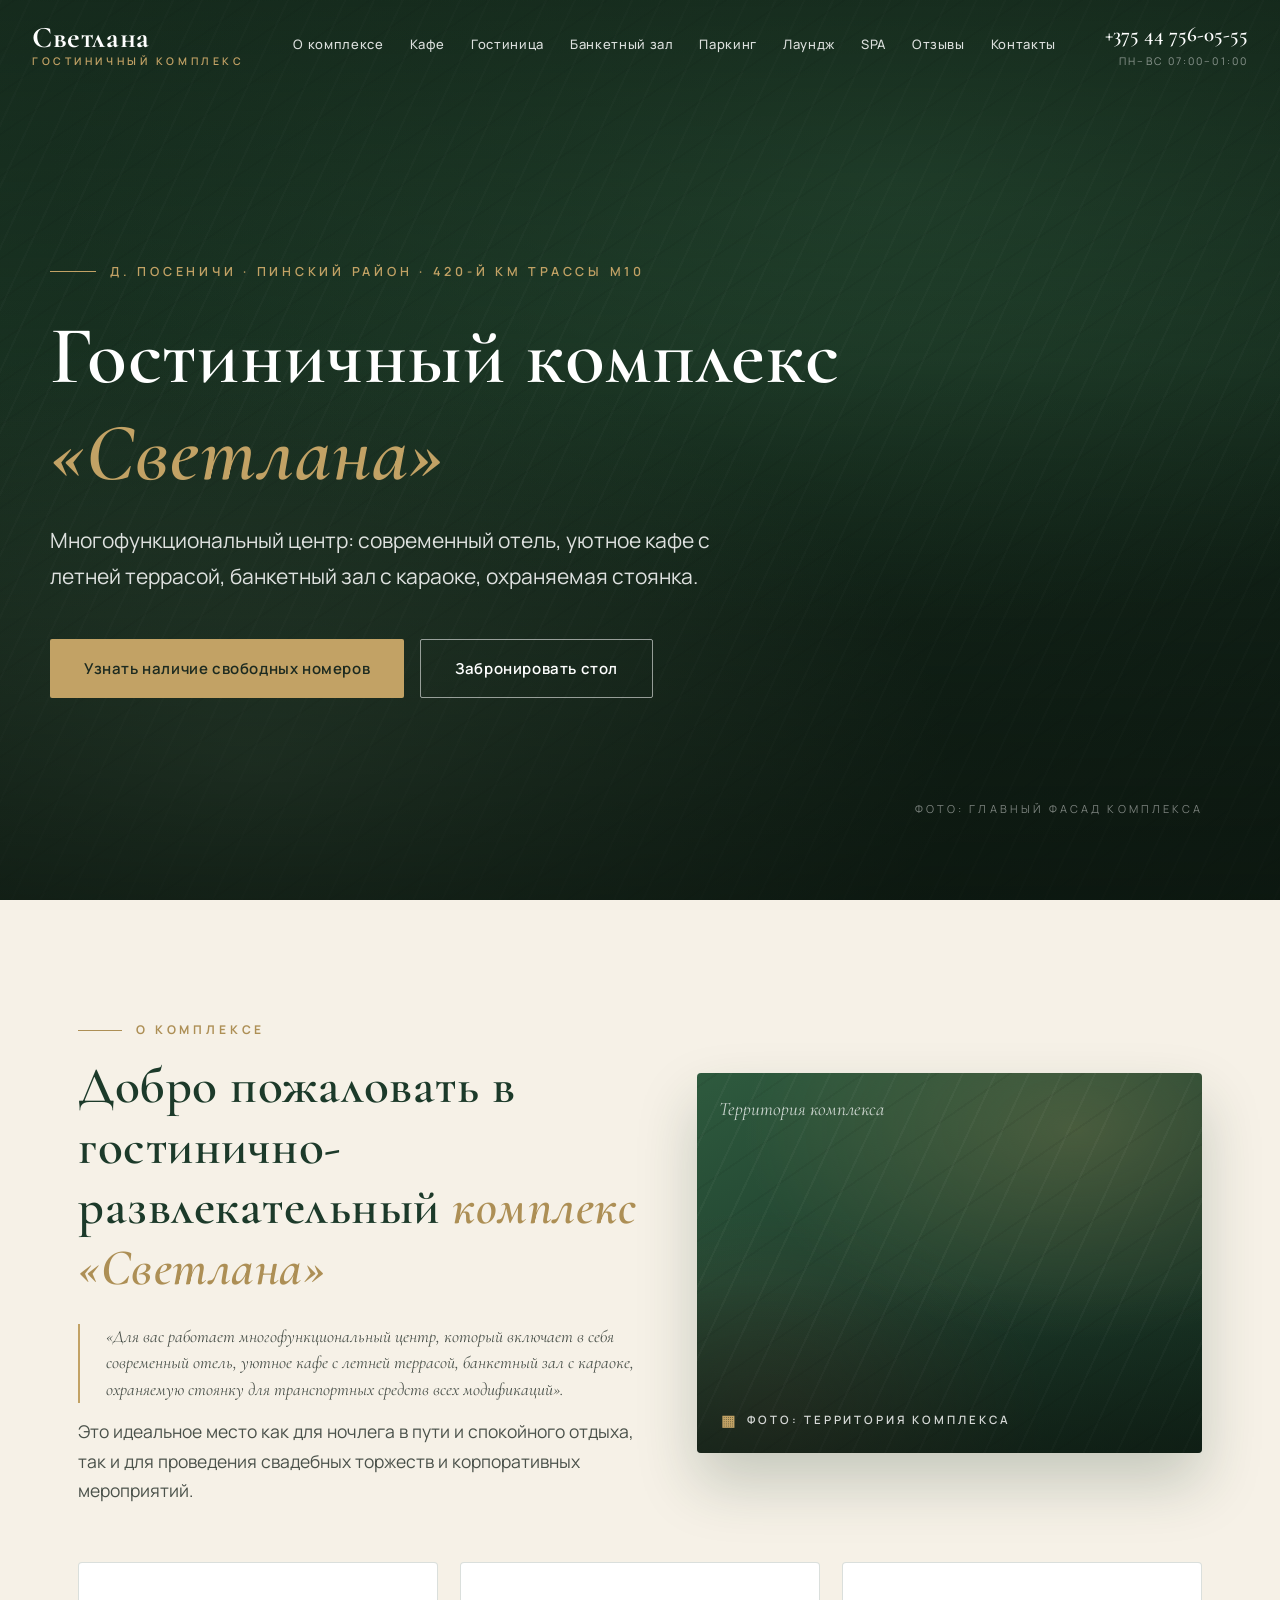
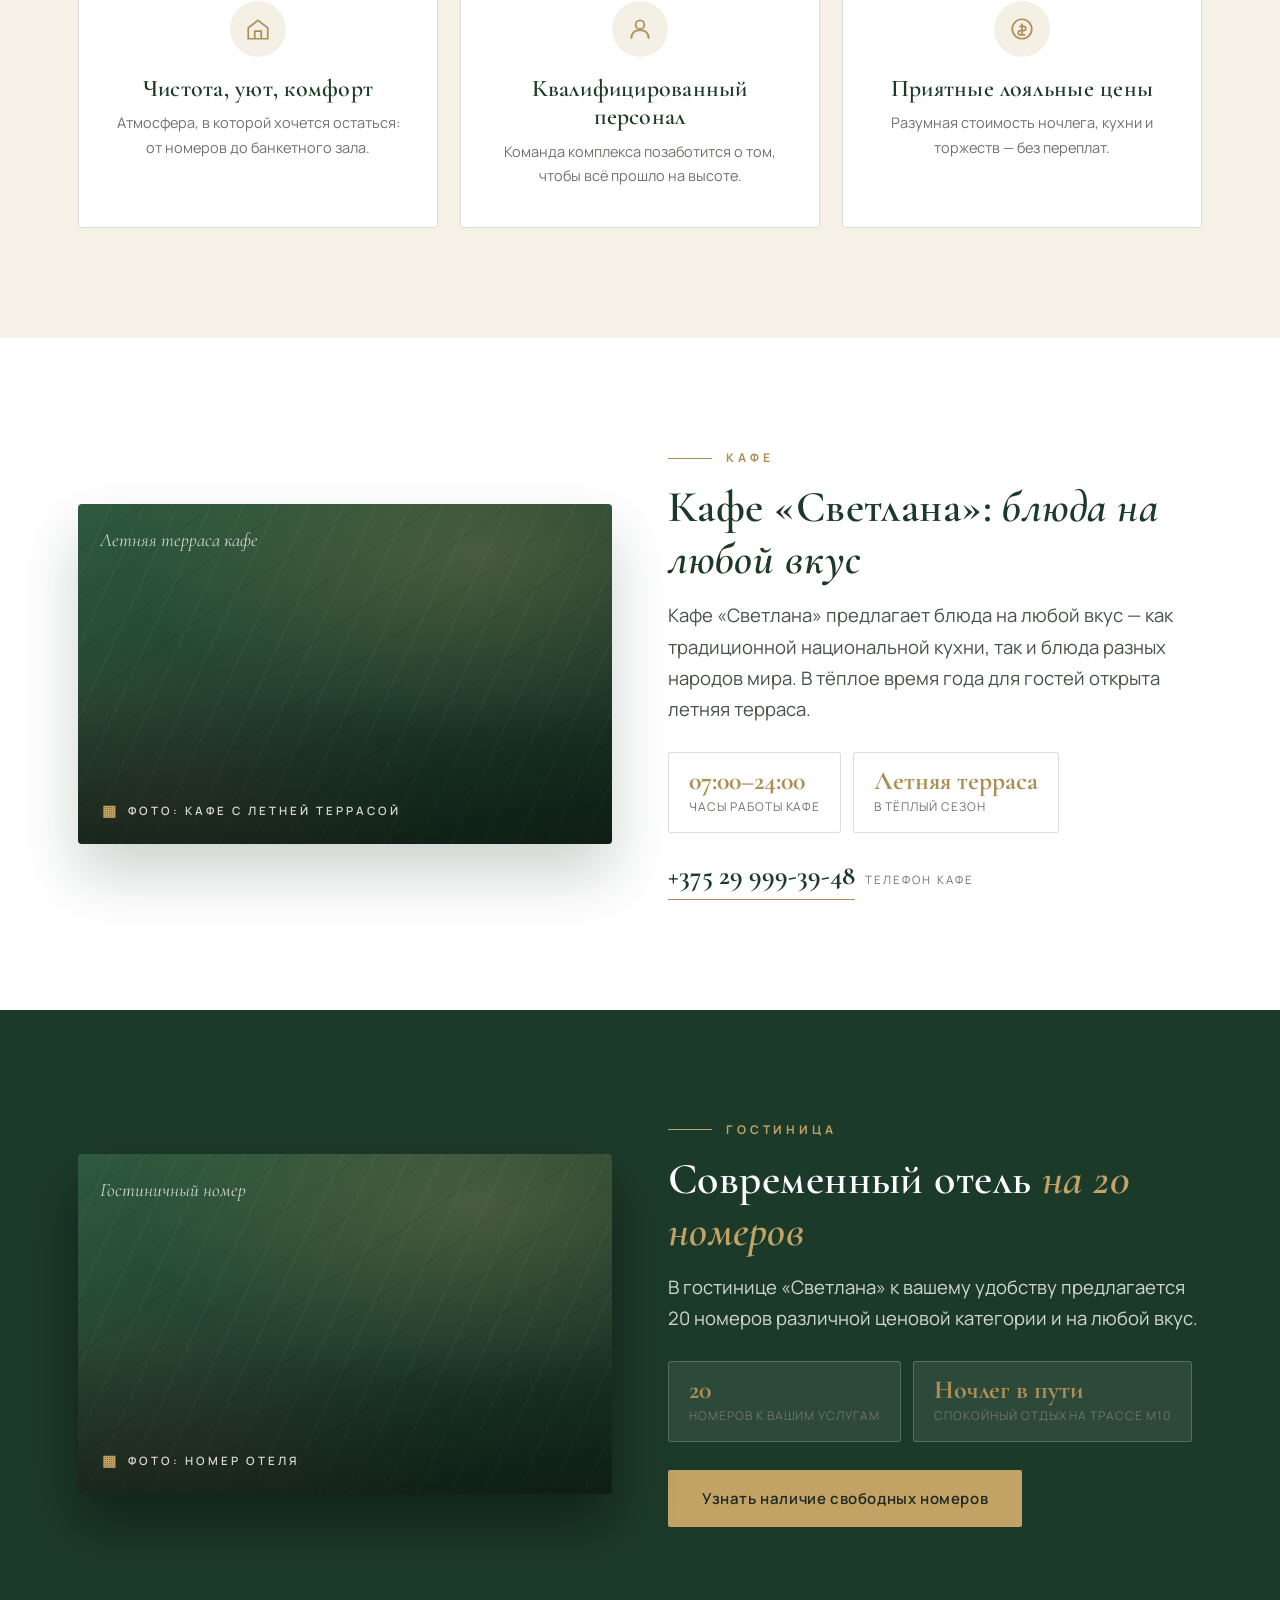
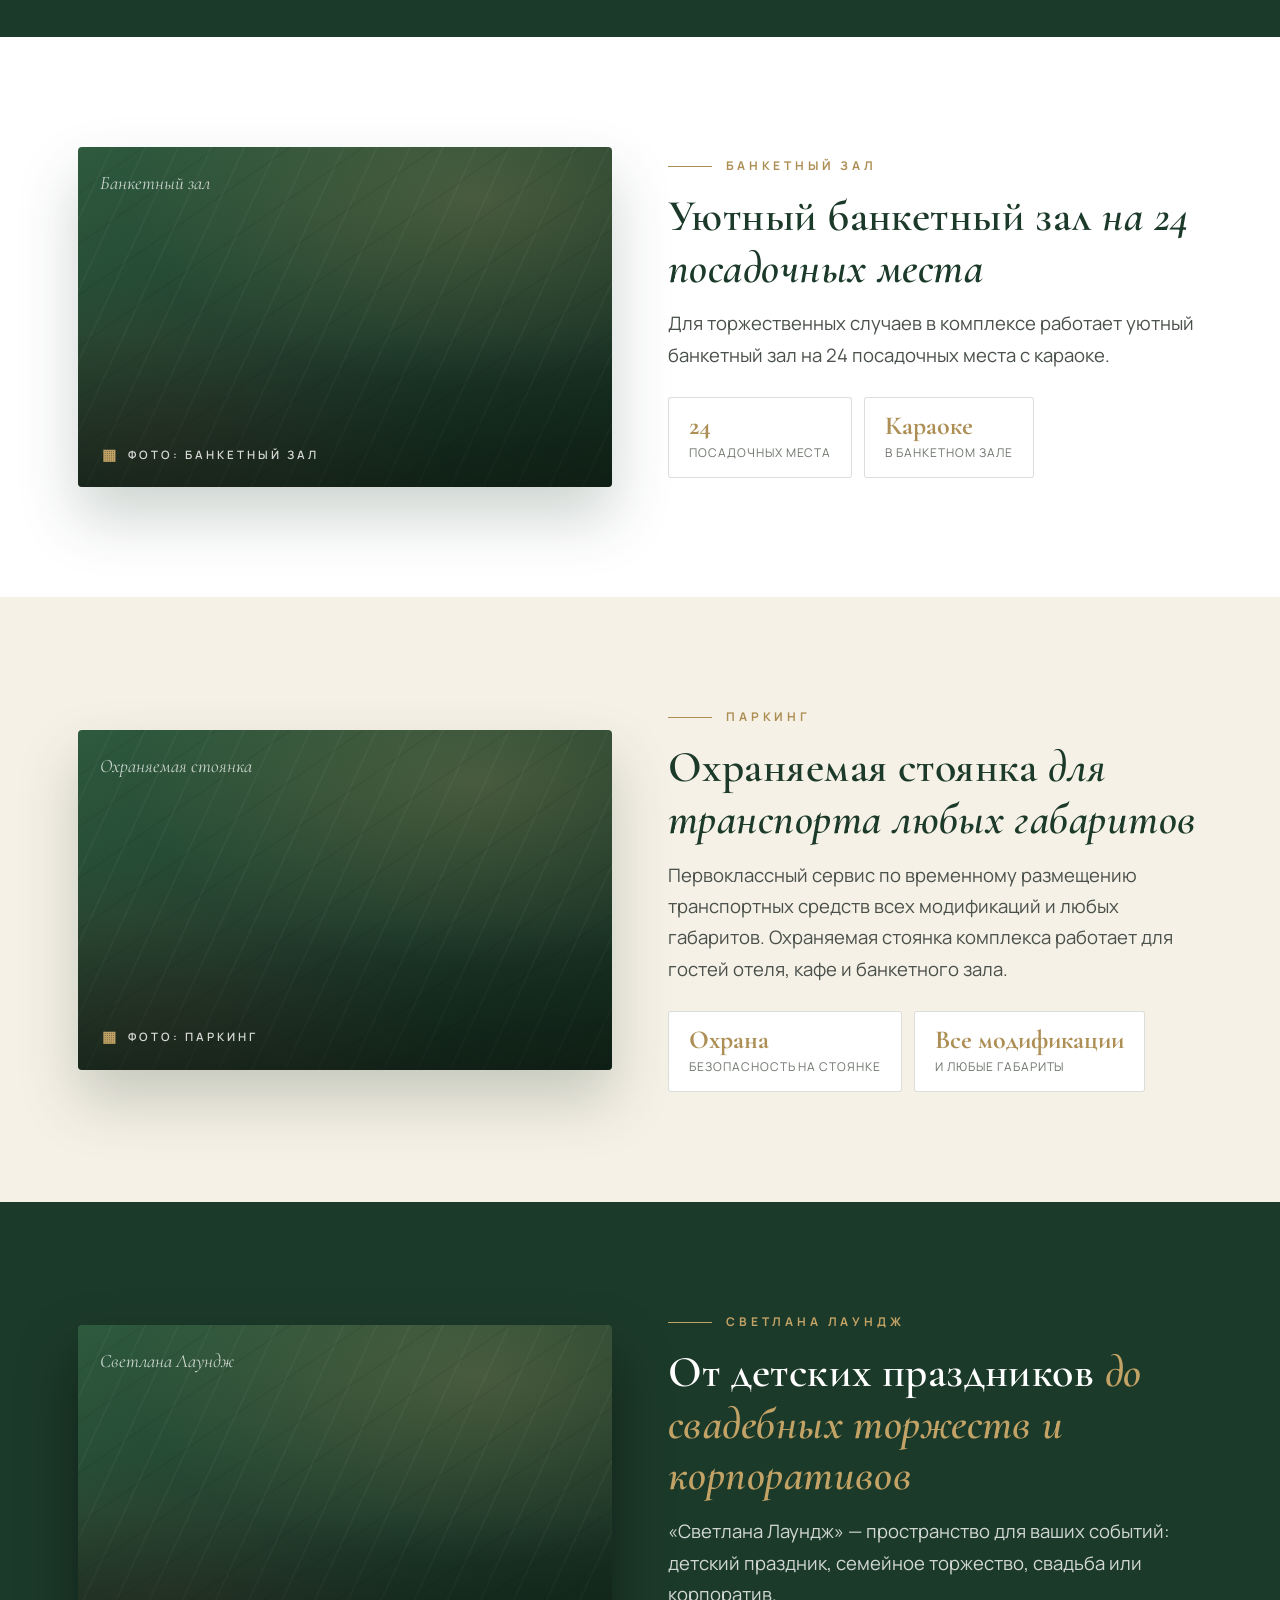
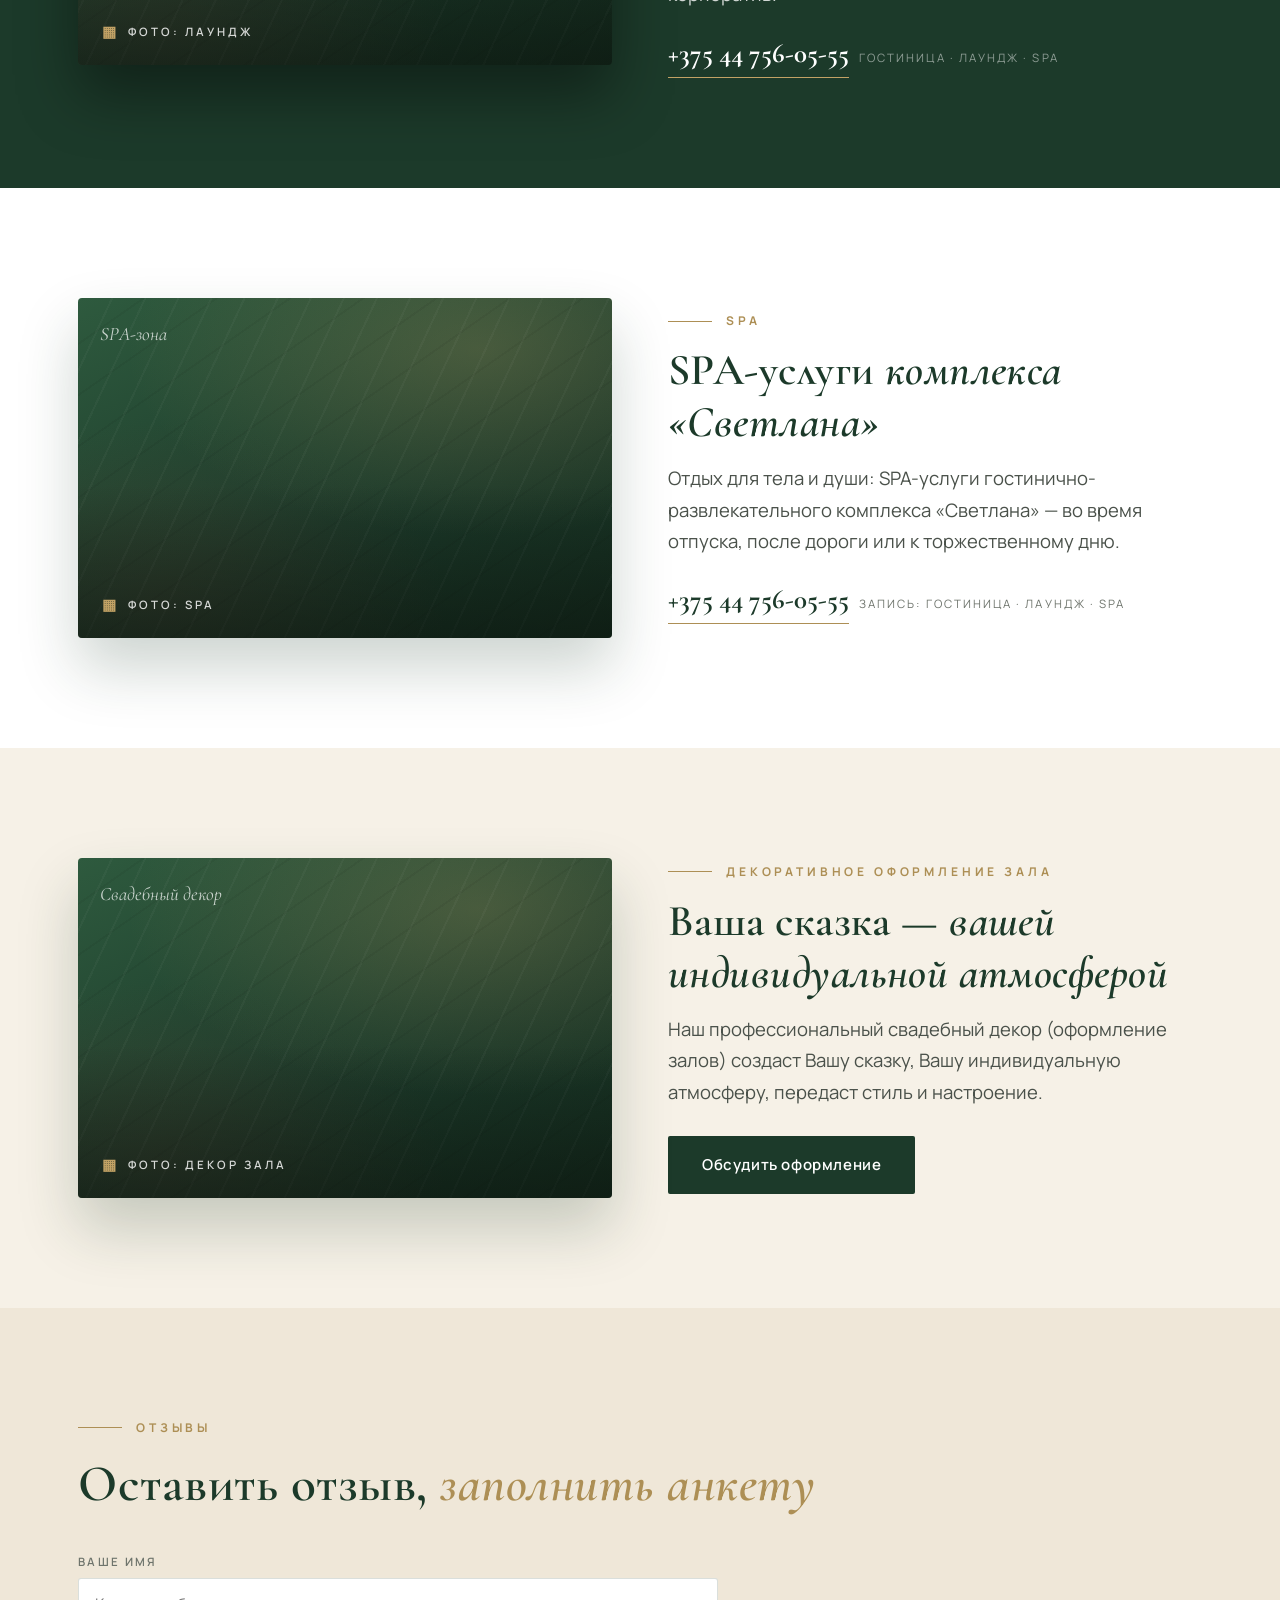
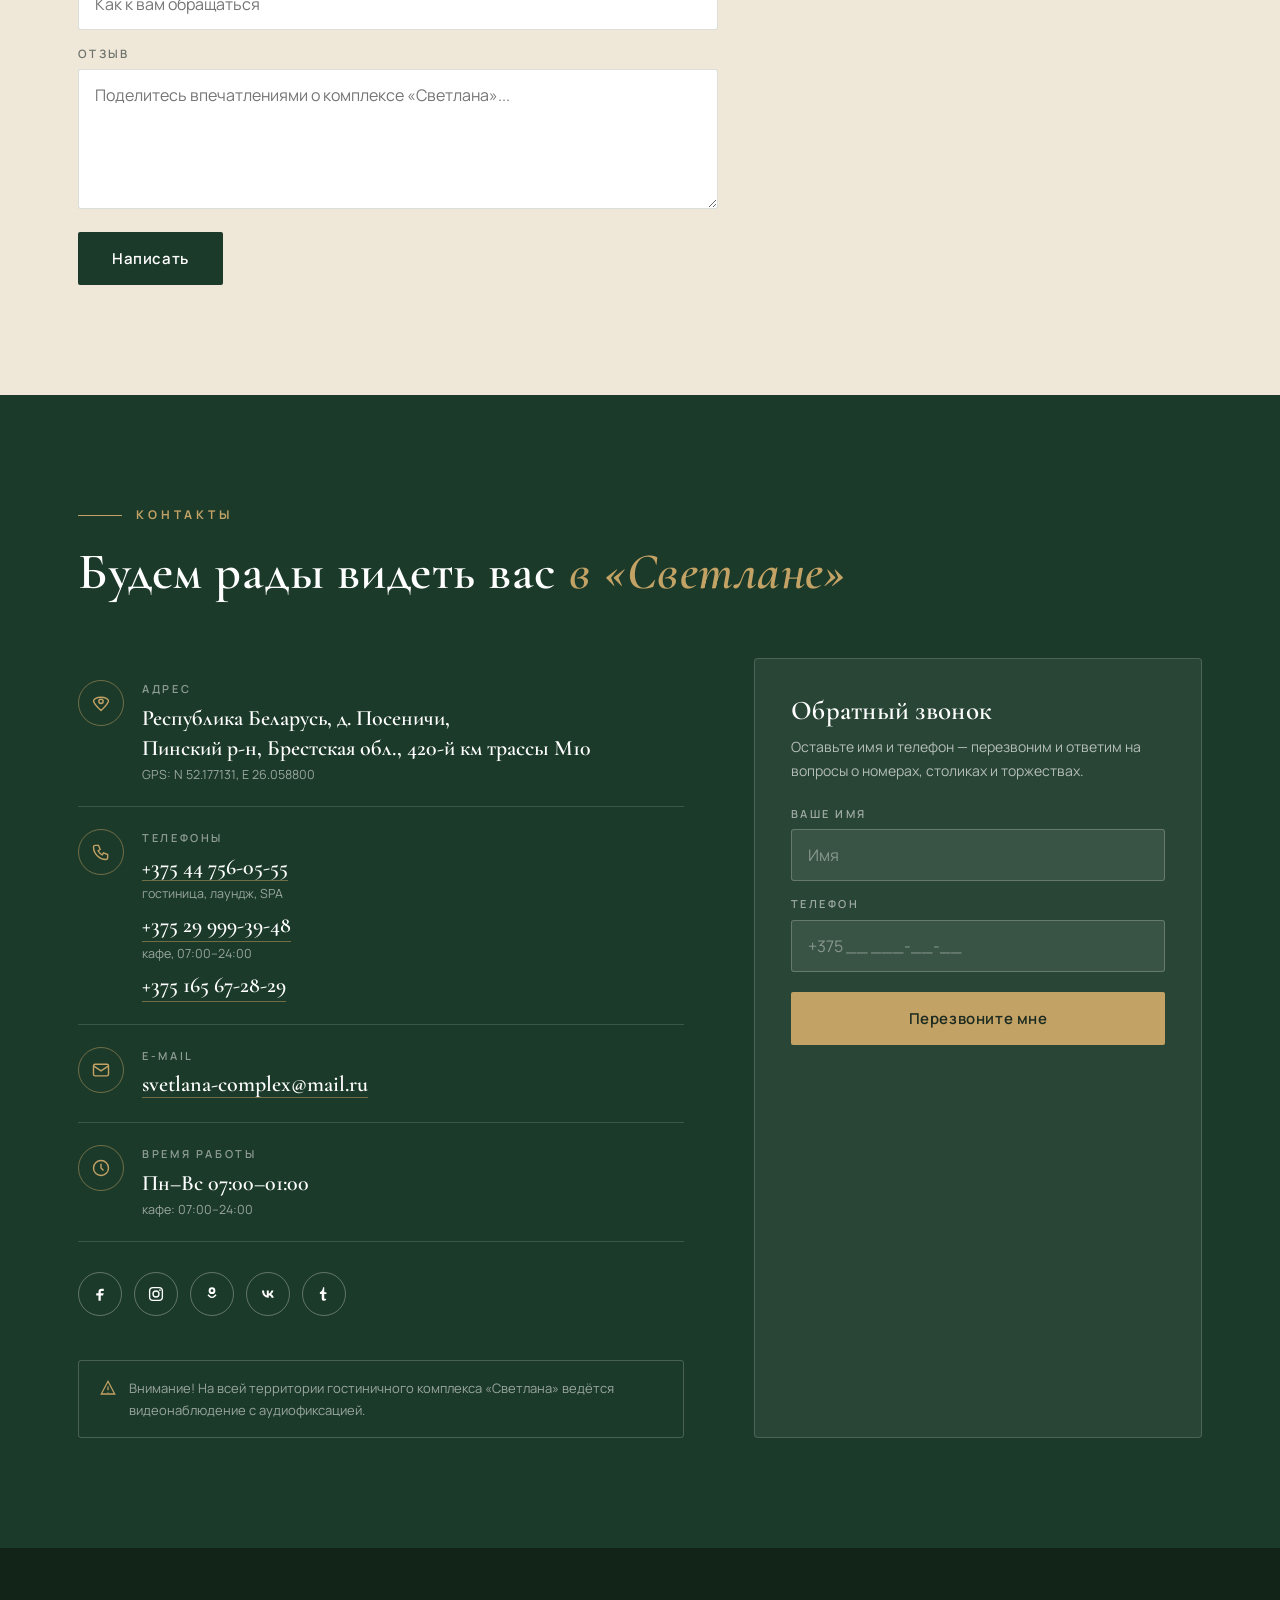
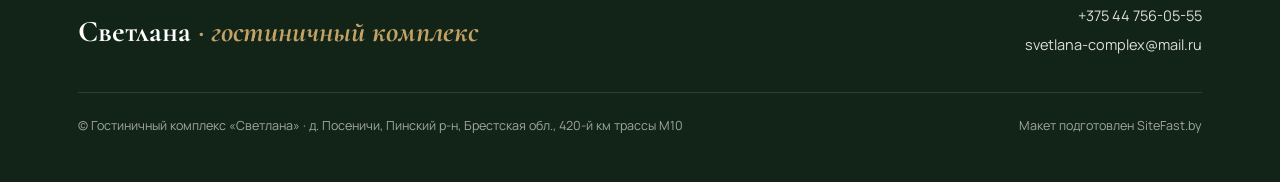
==== index.html @ d3521f1b "Светлана: гостиничный комплекс, Посеничи" ====
<!DOCTYPE html>
<html lang="ru">
<head>
<meta charset="UTF-8">
<meta name="viewport" content="width=device-width, initial-scale=1.0">
<title>Гостиничный комплекс «Светлана» — отель, кафе, банкетный зал | д. Посеничи, Пинский район</title>
<meta name="description" content="Гостинично-развлекательный комплекс «Светлана»: современный отель на 20 номеров, уютное кафе с летней террасой, банкетный зал с караоке, охраняемая стоянка. д. Посеничи, 420-й км трассы М10. Тел +375 44 756-05-55.">
<link rel="preconnect" href="https://fonts.googleapis.com">
<link rel="preconnect" href="https://fonts.gstatic.com" crossorigin>
<link href="https://fonts.googleapis.com/css2?family=Cormorant+Garamond:ital,wght@0,400;0,500;0,600;0,700;1,400&family=Manrope:wght@400;500;600;700&display=swap" rel="stylesheet">
<style>
:root{
  --grn:#1C3A2A;        /* глубокий тёмно-зелёный */
  --grn2:#274B36;       /* изумруд */
  --cream:#F6F1E7;      /* тёплый кремовый фон */
  --cream2:#EFE7D8;
  --wood:#4A3A2C;       /* тёмное дерево */
  --gold:#C2A265;       /* приглушённое золото */
  --gold2:#AD8F55;
  --ink:#2A2E2A;        /* основной текст */
  --mut:#6E746C;
  --line:rgba(28,58,42,.16);
  --serif:'Cormorant Garamond',Georgia,serif;
  --sans:'Manrope',Arial,sans-serif;
}
*{margin:0;padding:0;box-sizing:border-box}
html{scroll-behavior:smooth}
body{font-family:var(--sans);background:var(--cream);color:var(--ink);font-size:17px;line-height:1.7;-webkit-font-smoothing:antialiased;overflow-x:hidden}
h1,h2,h3{font-family:var(--serif);font-weight:600;line-height:1.18;letter-spacing:.01em}
a{color:inherit;text-decoration:none}
img{max-width:100%;display:block}
::selection{background:var(--gold);color:#fff}
.wrap{max-width:1180px;margin:0 auto;padding:0 28px}
/* шапка */
header{position:fixed;top:0;left:0;right:0;z-index:900;transition:background .4s,box-shadow .4s}
header.scrolled{background:rgba(28,58,42,.96);backdrop-filter:blur(10px);box-shadow:0 6px 30px rgba(0,0,0,.25)}
.hrow{display:flex;align-items:center;justify-content:space-between;gap:18px;padding:0 32px;max-width:1340px;margin:0 auto;min-height:88px;transition:min-height .35s}
header.scrolled .hrow{min-height:68px}
.logo{display:flex;flex-direction:column;line-height:1.15}
.logo .lg-n{font-family:var(--serif);font-weight:700;font-size:30px;color:#fff;letter-spacing:.02em;transition:font-size .3s}
header.scrolled .logo .lg-n{font-size:24px}
.logo .lg-s{font-size:10.5px;letter-spacing:.34em;text-transform:uppercase;color:var(--gold);font-weight:600}
nav.main{display:flex;gap:4px;flex-wrap:wrap;justify-content:center}
nav.main a{font-size:13px;font-weight:500;letter-spacing:.05em;color:rgba(255,255,255,.85);padding:8px 11px;border-radius:6px;transition:color .3s,background .3s}
nav.main a:hover{color:var(--gold)}
.h-tel{display:flex;flex-direction:column;align-items:flex-end;flex:none}
.h-tel a{font-family:var(--serif);font-weight:600;font-size:21px;color:#fff;white-space:nowrap;transition:color .3s}
.h-tel a:hover{color:var(--gold)}
.h-tel span{font-size:10.5px;letter-spacing:.2em;text-transform:uppercase;color:rgba(255,255,255,.5)}
.burger{display:none;background:none;border:1px solid rgba(255,255,255,.35);border-radius:8px;padding:10px 11px;cursor:pointer;flex:none}
.burger span{display:block;width:21px;height:2px;background:#fff;margin:4px 0}
/* hero */
.hero{position:relative;min-height:100svh;display:flex;align-items:center;color:#fff;overflow:hidden}
.hero-bg{position:absolute;inset:0;background:
  radial-gradient(120% 90% at 70% 20%, #2B5439 0%, transparent 55%),
  radial-gradient(90% 80% at 20% 85%, #3A5540 0%, transparent 60%),
  linear-gradient(160deg, #22452F 0%, #172E1F 55%, #101F16 100%);
  will-change:transform}
.hero-bg::after{content:'';position:absolute;inset:0;
  background:
   repeating-linear-gradient(115deg, rgba(255,255,255,.028) 0 2px, transparent 2px 26px),
   repeating-linear-gradient(-35deg, rgba(0,0,0,.05) 0 2px, transparent 2px 34px)}
.hero-mask{position:absolute;inset:0;background:linear-gradient(180deg, rgba(12,22,15,.55) 0%, rgba(12,22,15,.25) 40%, rgba(12,22,15,.78) 100%)}
.hero-in{position:relative;z-index:2;padding:170px 0 120px;width:100%}
.hero .ph-tag{position:absolute;right:6%;bottom:9%;z-index:2;font-size:11px;letter-spacing:.28em;text-transform:uppercase;color:rgba(255,255,255,.45)}
.h-kick{display:inline-flex;align-items:center;gap:14px;font-size:12.5px;letter-spacing:.3em;text-transform:uppercase;color:var(--gold);font-weight:600;margin-bottom:26px}
.h-kick::before{content:'';width:46px;height:1px;background:var(--gold)}
.hero h1{font-size:clamp(38px,6.4vw,84px);font-weight:600;max-width:900px}
.hero h1 em{font-style:italic;color:var(--gold)}
.h-sub{font-size:clamp(16px,1.8vw,21px);color:rgba(255,255,255,.86);max-width:720px;margin-top:22px;font-weight:400}
.h-cta{display:flex;gap:16px;margin-top:44px;flex-wrap:wrap}
.btn{display:inline-flex;align-items:center;justify-content:center;gap:10px;font-family:var(--sans);font-weight:600;font-size:15px;letter-spacing:.04em;padding:16px 34px;border-radius:2px;transition:all .35s ease-out;cursor:pointer;border:none}
.btn-gold{background:var(--gold);color:#1C2A20}
.btn-gold:hover{background:#D4B878;transform:translateY(-2px);box-shadow:0 12px 28px rgba(0,0,0,.3)}
.btn-out{background:transparent;color:#fff;border:1px solid rgba(255,255,255,.55)}
.btn-out:hover{border-color:var(--gold);color:var(--gold)}
.btn-grn{background:var(--grn);color:#fff}
.btn-grn:hover{background:var(--grn2);transform:translateY(-2px)}
/* секции */
section.sec{padding:110px 0}
.kick{font-size:12px;letter-spacing:.32em;text-transform:uppercase;color:var(--gold2);font-weight:700;margin-bottom:16px;display:flex;align-items:center;gap:14px}
.kick::before{content:'';width:44px;height:1px;background:var(--gold2)}
h2.sec-t{font-size:clamp(30px,4vw,52px);color:var(--grn)}
h2.sec-t em{font-style:italic;color:var(--gold2)}
.lead{font-size:18.5px;color:#4A514A;max-width:780px;margin-top:18px;font-weight:400}
/* reveal */
.rv{opacity:0;transform:translateY(34px);transition:opacity .6s ease-out,transform .6s ease-out}
.rv.in{opacity:1;transform:none}
.rv.d1{transition-delay:.1s}.rv.d2{transition-delay:.2s}.rv.d3{transition-delay:.3s}
/* о комплексе */
.about-grid{display:grid;grid-template-columns:1.05fr .95fr;gap:60px;align-items:center;margin-top:10px}
.about-txt p{font-size:17.5px;color:#4A514A}
.about-txt p+p{margin-top:14px}
.about-quote{font-family:var(--serif);font-size:24px;line-height:1.5;color:var(--grn);font-style:italic;border-left:2px solid var(--gold);padding-left:26px;margin:26px 0 4px}
.cards3{display:grid;grid-template-columns:repeat(3,1fr);gap:22px;margin-top:56px}
.pcard{background:#fff;border:1px solid var(--line);border-radius:4px;padding:38px 30px;text-align:center;transition:transform .4s ease-out,box-shadow .4s ease-out,border-color .3s}
.pcard:hover{transform:translateY(-6px);box-shadow:0 24px 50px rgba(28,58,42,.14);border-color:rgba(194,162,101,.55)}
.pcard .ic{width:56px;height:56px;margin:0 auto 18px;border-radius:50%;background:rgba(194,162,101,.16);display:flex;align-items:center;justify-content:center;color:var(--gold2)}
.pcard h3{font-size:24px;color:var(--grn);margin-bottom:8px}
.pcard p{font-size:14.5px;color:var(--mut)}
/* плейсхолдеры фото */
.ph{position:relative;border-radius:4px;overflow:hidden;display:flex;align-items:flex-end;min-height:300px;
  background:
   radial-gradient(120% 100% at 75% 15%, rgba(194,162,101,.24) 0%, transparent 55%),
   radial-gradient(90% 90% at 15% 90%, rgba(74,58,44,.38) 0%, transparent 60%),
   linear-gradient(155deg, #2E5A3E 0%, #1C3A2A 60%, #142A1D 100%);
  box-shadow:0 30px 60px rgba(28,58,42,.22)}
.ph::before{content:'';position:absolute;inset:0;
  background:
   repeating-linear-gradient(115deg, rgba(255,255,255,.03) 0 2px, transparent 2px 30px),
   repeating-linear-gradient(-35deg, rgba(0,0,0,.05) 0 2px, transparent 2px 42px)}
.ph::after{content:'';position:absolute;left:0;right:0;bottom:0;height:45%;background:linear-gradient(180deg,transparent,rgba(10,18,12,.5))}
.ph .ph-tag{position:relative;z-index:2;display:flex;align-items:center;gap:12px;padding:20px 24px;width:100%;color:rgba(255,255,255,.82);font-size:11.5px;letter-spacing:.26em;text-transform:uppercase;font-weight:600}
.ph .ph-tag::before{content:'▦';font-size:15px;color:var(--gold);letter-spacing:0}
.ph .ph-cap{position:absolute;top:20px;left:22px;z-index:2;font-family:var(--serif);font-style:italic;font-size:19px;color:rgba(255,255,255,.75)}
/* секция-сплит */
.split{display:grid;grid-template-columns:1fr 1fr;gap:56px;align-items:center}
.split.rev .s-txt{order:2}
.s-txt .kick{margin-bottom:14px}
.s-txt h2{font-size:clamp(28px,3.6vw,44px);color:var(--grn)}
.s-txt .lead{margin-top:14px}
.s-facts{display:flex;flex-wrap:wrap;gap:12px;margin-top:26px}
.fact{display:flex;flex-direction:column;gap:2px;border:1px solid var(--line);background:#fff;border-radius:3px;padding:14px 20px;min-width:150px}
.fact b{font-family:var(--serif);font-size:26px;font-weight:700;color:var(--gold2);line-height:1.1}
.fact span{font-size:12px;letter-spacing:.08em;text-transform:uppercase;color:var(--mut)}
.s-cta{margin-top:28px}
.s-tel{display:inline-flex;align-items:baseline;gap:10px;margin-top:20px}
.s-tel .tl{font-family:var(--serif);font-weight:700;font-size:27px;color:var(--grn);border-bottom:1px solid var(--gold2);transition:color .3s}
.s-tel .tl:hover{color:var(--gold2)}
.s-tel .tc{font-size:11.5px;letter-spacing:.18em;text-transform:uppercase;color:var(--mut)}
/* тёмные секции */
section.dark{background:var(--grn);color:#fff}
section.dark .kick{color:var(--gold)}
section.dark .kick::before{background:var(--gold)}
section.dark h2.sec-t{color:#fff}
section.dark h2.sec-t em{color:var(--gold)}
section.dark .lead{color:rgba(255,255,255,.8)}
.dark .ph{box-shadow:0 30px 60px rgba(0,0,0,.4)}
/* отзывы */
.rev-form{max-width:640px;margin-top:38px;display:grid;gap:14px}
.rev-form label{font-size:11.5px;letter-spacing:.2em;text-transform:uppercase;color:var(--mut);font-weight:600;display:block;margin-bottom:6px}
.rev-form input,.rev-form textarea{width:100%;background:#fff;border:1px solid var(--line);border-radius:3px;padding:14px 16px;font-family:var(--sans);font-size:16px;color:var(--ink);transition:border-color .3s}
.rev-form input:focus,.rev-form textarea:focus{outline:none;border-color:var(--gold2)}
.okmsg{display:none;background:rgba(39,75,54,.1);border:1px solid rgba(39,75,54,.35);color:var(--grn);border-radius:3px;padding:15px 18px;font-size:15.5px;font-weight:600}
.err{border-color:#B0503C!important}
/* контакты */
.contacts-grid{display:grid;grid-template-columns:1.15fr .85fr;gap:70px;margin-top:56px}
.c-item{display:flex;gap:18px;padding:22px 0;border-bottom:1px solid rgba(255,255,255,.14)}
.c-item .ci{flex:none;width:46px;height:46px;border-radius:50%;border:1px solid rgba(194,162,101,.5);display:flex;align-items:center;justify-content:center;color:var(--gold)}
.c-item .cl{font-size:11px;letter-spacing:.24em;text-transform:uppercase;color:rgba(255,255,255,.5);font-weight:600;margin-bottom:5px}
.c-item .cv{font-family:var(--serif);font-size:22px;font-weight:600;color:#fff;line-height:1.35}
.c-item .cv a{border-bottom:1px solid rgba(194,162,101,.5);transition:color .3s}
.c-item .cv a:hover{color:var(--gold)}
.c-item .cv small{display:block;font-family:var(--sans);font-size:12.5px;font-weight:400;color:rgba(255,255,255,.55);margin-top:4px}
.socials{display:flex;gap:12px;margin-top:30px}
.socials a{width:44px;height:44px;border-radius:50%;border:1px solid rgba(255,255,255,.3);display:flex;align-items:center;justify-content:center;color:#fff;transition:all .3s ease-out}
.socials a:hover{border-color:var(--gold);color:var(--gold);transform:translateY(-3px)}
.disclaimer{margin-top:44px;padding:16px 20px;border:1px solid rgba(255,255,255,.2);border-radius:3px;font-size:13px;color:rgba(255,255,255,.55);display:flex;gap:12px;align-items:flex-start}
.disclaimer svg{flex:none;margin-top:2px;color:var(--gold)}
.callform{background:rgba(255,255,255,.06);border:1px solid rgba(255,255,255,.16);border-radius:4px;padding:36px}
.callform h3{font-size:27px;color:#fff;margin-bottom:8px}
.callform p{font-size:14px;color:rgba(255,255,255,.65);margin-bottom:22px}
.callform label{font-size:11px;letter-spacing:.22em;text-transform:uppercase;color:rgba(255,255,255,.55);font-weight:600;display:block;margin-bottom:6px}
.callform input{width:100%;background:rgba(255,255,255,.08);border:1px solid rgba(255,255,255,.22);border-radius:3px;padding:14px 16px;font-family:var(--sans);font-size:16px;color:#fff;transition:border-color .3s}
.callform input::placeholder{color:rgba(255,255,255,.4)}
.callform input:focus{outline:none;border-color:var(--gold)}
.callform .okmsg{background:rgba(194,162,101,.18);border-color:rgba(194,162,101,.5);color:var(--gold)}
/* футер */
footer{background:#122318;color:rgba(255,255,255,.6);padding:56px 0 46px;font-size:14.5px}
.ft{display:flex;justify-content:space-between;gap:30px;flex-wrap:wrap;align-items:center}
.ft .ft-logo{font-family:var(--serif);font-weight:700;font-size:30px;color:#fff}
.ft .ft-logo i{font-style:italic;color:var(--gold)}
.ft-r{text-align:right;display:flex;flex-direction:column;gap:4px}
.ft-r a{color:rgba(255,255,255,.85);transition:color .3s}
.ft-r a:hover{color:var(--gold)}
.wm-line{border-top:1px solid rgba(255,255,255,.12);margin-top:34px;padding-top:22px;display:flex;justify-content:space-between;gap:12px;flex-wrap:wrap;font-size:12.5px}
/* моб. меню */
.mnav{position:fixed;inset:0;z-index:950;background:rgba(28,58,42,.98);display:none;flex-direction:column;align-items:center;justify-content:center;gap:6px}
.mnav.on{display:flex}
.mnav a{font-family:var(--serif);font-size:28px;color:#fff;padding:7px 0}
.mnav .m-tel{font-family:var(--sans);font-size:16px;color:var(--gold);letter-spacing:.1em;margin-top:18px}
.mnav .m-x{position:absolute;top:24px;right:26px;background:none;border:none;color:#fff;font-size:34px;cursor:pointer}
@media(max-width:1120px){nav.main{display:none}.burger{display:block}.h-tel{display:none}.hrow{min-height:74px}.logo .lg-n{font-size:25px}}
@media(max-width:900px){.about-grid,.split,.contacts-grid{grid-template-columns:1fr;gap:40px}.split.rev .s-txt{order:0}.cards3{grid-template-columns:1fr}.ph{min-height:250px}}
@media(max-width:600px){section.sec{padding:72px 0}.hero h1{font-size:40px}.h-cta .btn{width:100%}.callform{padding:26px}.c-item .cv{font-size:19px}.ft-r{text-align:left}}
</style>
</head>
<body>
<header id="hdr">
  <div class="hrow">
    <a href="#" class="logo" aria-label="Светлана">
      <span class="lg-n">Светлана</span>
      <span class="lg-s">Гостиничный комплекс</span>
    </a>
    <nav class="main" aria-label="Основное меню">
      <a href="#about">О комплексе</a>
      <a href="#cafe">Кафе</a>
      <a href="#hotel">Гостиница</a>
      <a href="#banquet">Банкетный зал</a>
      <a href="#parking">Паркинг</a>
      <a href="#lounge">Лаундж</a>
      <a href="#spa">SPA</a>
      <a href="#reviews">Отзывы</a>
      <a href="#contacts">Контакты</a>
    </nav>
    <div class="h-tel">
      <a href="tel:+375447560555">+375 44 756-05-55</a>
      <span>Пн–Вс 07:00–01:00</span>
    </div>
    <button class="burger" id="burger" aria-label="Меню"><span></span><span></span><span></span></button>
  </div>
</header>
<div class="mnav" id="mnav">
  <button class="m-x" id="mclose" aria-label="Закрыть">×</button>
  <a href="#about">О комплексе</a>
  <a href="#cafe">Кафе</a>
  <a href="#hotel">Гостиница</a>
  <a href="#banquet">Банкетный зал</a>
  <a href="#parking">Паркинг</a>
  <a href="#lounge">Лаундж</a>
  <a href="#spa">SPA</a>
  <a href="#reviews">Отзывы</a>
  <a href="#contacts">Контакты</a>
  <div class="m-tel"><a href="tel:+375447560555">+375 44 756-05-55</a></div>
</div>

<section class="hero" id="top">
  <div class="hero-bg" id="heroBg"></div>
  <div class="hero-mask"></div>
  <div class="wrap hero-in">
    <div class="h-kick">Д. Посеничи · Пинский район · 420-й км трассы М10</div>
    <h1>Гостиничный комплекс <em>«Светлана»</em></h1>
    <p class="h-sub">Многофункциональный центр: современный отель, уютное кафе с летней террасой, банкетный зал с караоке, охраняемая стоянка.</p>
    <div class="h-cta">
      <a href="#contacts" class="btn btn-gold">Узнать наличие свободных номеров</a>
      <a href="#contacts" class="btn btn-out">Забронировать стол</a>
    </div>
  </div>
  <div class="ph-tag">фото: главный фасад комплекса</div>
</section>
<section class="sec" id="about">
<div class="wrap">
  <div class="about-grid">
    <div class="about-txt rv">
      <div class="kick">О комплексе</div>
      <h2 class="sec-t">Добро пожаловать в гостинично-развлекательный <em>комплекс «Светлана»</em></h2>
      <p class="about-quote">«Для вас работает многофункциональный центр, который включает в себя современный отель, уютное кафе с летней террасой, банкетный зал с караоке, охраняемую стоянку для транспортных средств всех модификаций».</p>
      <p>Это идеальное место как для ночлега в пути и спокойного отдыха, так и для проведения свадебных торжеств и корпоративных мероприятий.</p>
    </div>
    <div class="ph rv d1" style="min-height:380px" role="img" aria-label="Фото-плейсхолдер: территория комплекса">
      <div class="ph-cap">Территория комплекса</div>
      <div class="ph-tag">фото: территория комплекса</div>
    </div>
  </div>
  <div class="cards3">
    <div class="pcard rv"><div class="ic"><svg width="26" height="26" viewBox="0 0 24 24" fill="none" stroke="currentColor" stroke-width="1.6"><path d="M3 11 l9-7 9 7 v10 H3 z M9 21 v-7 h6 v7"/></svg></div><h3>Чистота, уют, комфорт</h3><p>Атмосфера, в которой хочется остаться: от номеров до банкетного зала.</p></div>
    <div class="pcard rv d1"><div class="ic"><svg width="26" height="26" viewBox="0 0 24 24" fill="none" stroke="currentColor" stroke-width="1.6"><circle cx="12" cy="8" r="4"/><path d="M4 21 q0-8 8-8 t8 8"/></svg></div><h3>Квалифицированный персонал</h3><p>Команда комплекса позаботится о том, чтобы всё прошло на высоте.</p></div>
    <div class="pcard rv d2"><div class="ic"><svg width="26" height="26" viewBox="0 0 24 24" fill="none" stroke="currentColor" stroke-width="1.6"><circle cx="12" cy="12" r="9"/><path d="M12 7 v10 M9.5 9.5 h4 a2 2 0 0 1 0 4 h-3 a2 2 0 0 0 0 4 h4.5"/></svg></div><h3>Приятные лояльные цены</h3><p>Разумная стоимость ночлега, кухни и торжеств — без переплат.</p></div>
  </div>
</div>
</section>

<section class="sec" id="cafe" style="background:#fff">
<div class="wrap split">
  <div class="ph rv" style="min-height:340px" role="img" aria-label="Фото-плейсхолдер: кафе с летней террасой">
    <div class="ph-cap">Летняя терраса кафе</div>
    <div class="ph-tag">фото: кафе с летней террасой</div>
  </div>
  <div class="s-txt rv d1">
    <div class="kick">Кафе</div>
    <h2>Кафе «Светлана»: <em style="font-style:italic">блюда на любой вкус</em></h2>
    <p class="lead">Кафе «Светлана» предлагает блюда на любой вкус — как традиционной национальной кухни, так и блюда разных народов мира. В тёплое время года для гостей открыта летняя терраса.</p>
    <div class="s-facts">
      <div class="fact"><b>07:00–24:00</b><span>часы работы кафе</span></div>
      <div class="fact"><b>Летняя терраса</b><span>в тёплый сезон</span></div>
    </div>
    <div class="s-tel"><a class="tl" href="tel:+375299993948">+375 29 999-39-48</a><span class="tc">телефон кафе</span></div>
  </div>
</div>
</section>

<section class="sec dark" id="hotel">
<div class="wrap split rev">
  <div class="s-txt rv">
    <div class="kick">Гостиница</div>
    <h2 style="color:#fff;font-size:clamp(28px,3.6vw,44px)">Современный отель <em style="font-style:italic;color:var(--gold)">на 20 номеров</em></h2>
    <p class="lead">В гостинице «Светлана» к вашему удобству предлагается 20 номеров различной ценовой категории и на любой вкус.</p>
    <div class="s-facts">
      <div class="fact" style="background:rgba(255,255,255,.08);border-color:rgba(255,255,255,.2)"><b>20</b><span>номеров к вашим услугам</span></div>
      <div class="fact" style="background:rgba(255,255,255,.08);border-color:rgba(255,255,255,.2)"><b>Ночлег в пути</b><span>спокойный отдых на трассе М10</span></div>
    </div>
    <div class="s-cta"><a href="#contacts" class="btn btn-gold">Узнать наличие свободных номеров</a></div>
  </div>
  <div class="ph rv d1" style="min-height:340px" role="img" aria-label="Фото-плейсхолдер: гостиничный номер">
    <div class="ph-cap">Гостиничный номер</div>
    <div class="ph-tag">фото: номер отеля</div>
  </div>
</div>
</section>

<section class="sec" id="banquet" style="background:#fff">
<div class="wrap split">
  <div class="ph rv" style="min-height:340px" role="img" aria-label="Фото-плейсхолдер: банкетный зал">
    <div class="ph-cap">Банкетный зал</div>
    <div class="ph-tag">фото: банкетный зал</div>
  </div>
  <div class="s-txt rv d1">
    <div class="kick">Банкетный зал</div>
    <h2>Уютный банкетный зал <em style="font-style:italic">на 24 посадочных места</em></h2>
    <p class="lead">Для торжественных случаев в комплексе работает уютный банкетный зал на 24 посадочных места с караоке.</p>
    <div class="s-facts">
      <div class="fact"><b>24</b><span>посадочных места</span></div>
      <div class="fact"><b>Караоке</b><span>в банкетном зале</span></div>
    </div>
  </div>
</div>
</section>

<section class="sec" id="parking">
<div class="wrap split rev">
  <div class="s-txt rv">
    <div class="kick">Паркинг</div>
    <h2>Охраняемая стоянка <em style="font-style:italic">для транспорта любых габаритов</em></h2>
    <p class="lead">Первоклассный сервис по временному размещению транспортных средств всех модификаций и любых габаритов. Охраняемая стоянка комплекса работает для гостей отеля, кафе и банкетного зала.</p>
    <div class="s-facts">
      <div class="fact"><b>Охрана</b><span>безопасность на стоянке</span></div>
      <div class="fact"><b>Все модификации</b><span>и любые габариты</span></div>
    </div>
  </div>
  <div class="ph rv d1" style="min-height:340px" role="img" aria-label="Фото-плейсхолдер: охраняемая стоянка">
    <div class="ph-cap">Охраняемая стоянка</div>
    <div class="ph-tag">фото: паркинг</div>
  </div>
</div>
</section>
<section class="sec dark" id="lounge">
<div class="wrap split">
  <div class="ph rv" style="min-height:340px" role="img" aria-label="Фото-плейсхолдер: лаундж">
    <div class="ph-cap">Светлана Лаундж</div>
    <div class="ph-tag">фото: лаундж</div>
  </div>
  <div class="s-txt rv d1">
    <div class="kick">Светлана Лаундж</div>
    <h2 style="color:#fff;font-size:clamp(28px,3.6vw,44px)">От детских праздников <em style="font-style:italic;color:var(--gold)">до свадебных торжеств и корпоративов</em></h2>
    <p class="lead">«Светлана Лаундж» — пространство для ваших событий: детский праздник, семейное торжество, свадьба или корпоратив.</p>
    <div class="s-tel"><a class="tl" style="color:#fff;border-bottom-color:var(--gold)" href="tel:+375447560555">+375 44 756-05-55</a><span class="tc" style="color:rgba(255,255,255,.5)">гостиница · лаундж · SPA</span></div>
  </div>
</div>
</section>

<section class="sec" id="spa" style="background:#fff">
<div class="wrap split rev">
  <div class="s-txt rv">
    <div class="kick">SPA</div>
    <h2>SPA-услуги <em style="font-style:italic">комплекса «Светлана»</em></h2>
    <p class="lead">Отдых для тела и души: SPA-услуги гостинично-развлекательного комплекса «Светлана» — во время отпуска, после дороги или к торжественному дню.</p>
    <div class="s-tel"><a class="tl" href="tel:+375447560555">+375 44 756-05-55</a><span class="tc">запись: гостиница · лаундж · SPA</span></div>
  </div>
  <div class="ph rv d1" style="min-height:340px" role="img" aria-label="Фото-плейсхолдер: SPA">
    <div class="ph-cap">SPA-зона</div>
    <div class="ph-tag">фото: SPA</div>
  </div>
</div>
</section>

<section class="sec" id="decor">
<div class="wrap split">
  <div class="ph rv" style="min-height:340px" role="img" aria-label="Фото-плейсхолдер: декоративное оформление зала">
    <div class="ph-cap">Свадебный декор</div>
    <div class="ph-tag">фото: декор зала</div>
  </div>
  <div class="s-txt rv d1">
    <div class="kick">Декоративное оформление зала</div>
    <h2>Ваша сказка — <em style="font-style:italic">вашей индивидуальной атмосферой</em></h2>
    <p class="lead">Наш профессиональный свадебный декор (оформление залов) создаст Вашу сказку, Вашу индивидуальную атмосферу, передаст стиль и настроение.</p>
    <div class="s-cta"><a href="#contacts" class="btn btn-grn">Обсудить оформление</a></div>
  </div>
</div>
</section>

<section class="sec" id="reviews" style="background:var(--cream2)">
<div class="wrap">
  <div class="kick">Отзывы</div>
  <h2 class="sec-t">Оставить отзыв, <em style="font-style:italic">заполнить анкету</em></h2>
  <form class="rev-form" id="revForm" novalidate>
    <div class="rv">
      <label for="rv-name">Ваше имя</label>
      <input id="rv-name" placeholder="Как к вам обращаться">
    </div>
    <div class="rv d1">
      <label for="rv-txt">Отзыв</label>
      <textarea id="rv-txt" rows="5" placeholder="Поделитесь впечатлениями о комплексе «Светлана»..."></textarea>
    </div>
    <div class="rv d2"><button class="btn btn-grn" type="submit">Написать</button></div>
    <div class="okmsg" id="revOk">Спасибо за отзыв! Он поможет нам становиться лучше.</div>
  </form>
</div>
</section>

<section class="sec dark" id="contacts">
<div class="wrap">
  <div class="kick">Контакты</div>
  <h2 class="sec-t">Будем рады видеть вас <em style="font-style:italic">в «Светлане»</em></h2>
  <div class="contacts-grid">
    <div class="rv">
      <div class="c-item">
        <div class="ci"><svg width="20" height="20" viewBox="0 0 24 24" fill="none" stroke="currentColor" stroke-width="1.7"><path d="M12 21 q-7-6-9-11 a9 5 0 0 1 18 0 q-2 5-9 11z"/><circle cx="12" cy="10" r="2.6"/></svg></div>
        <div><div class="cl">Адрес</div><div class="cv">Республика Беларусь, д. Посеничи,<br>Пинский р-н, Брестская обл., 420-й км трассы М10<small>GPS: N 52.177131, E 26.058800</small></div></div>
      </div>
      <div class="c-item">
        <div class="ci"><svg width="20" height="20" viewBox="0 0 24 24" fill="none" stroke="currentColor" stroke-width="1.7"><path d="M5 4 h4 l2 5 -2.5 1.5 a12 12 0 0 0 5 5 L15 13 l5 2 v4 a2 2 0 0 1 -2 2 C10 21 3 14 3 6 a2 2 0 0 1 2 -2z"/></svg></div>
        <div><div class="cl">Телефоны</div><div class="cv">
          <a href="tel:+375447560555">+375 44 756-05-55</a><small>гостиница, лаундж, SPA</small>
          <a href="tel:+375299993948" style="display:inline-block;margin-top:8px">+375 29 999-39-48</a><small>кафе, 07:00–24:00</small>
          <a href="tel:+375165672829" style="display:inline-block;margin-top:8px">+375 165 67-28-29</a>
        </div></div>
      </div>
      <div class="c-item">
        <div class="ci"><svg width="20" height="20" viewBox="0 0 24 24" fill="none" stroke="currentColor" stroke-width="1.7"><rect x="3" y="5" width="18" height="14" rx="2"/><path d="M3 7 l9 6 9-6"/></svg></div>
        <div><div class="cl">E-mail</div><div class="cv"><a href="mailto:svetlana-complex@mail.ru">svetlana-complex@mail.ru</a></div></div>
      </div>
      <div class="c-item">
        <div class="ci"><svg width="20" height="20" viewBox="0 0 24 24" fill="none" stroke="currentColor" stroke-width="1.7"><circle cx="12" cy="12" r="9"/><path d="M12 7 v5 l3 3"/></svg></div>
        <div><div class="cl">Время работы</div><div class="cv">Пн–Вс 07:00–01:00<small>кафе: 07:00–24:00</small></div></div>
      </div>
      <div class="socials">
        <a href="#" aria-label="Facebook" title="Facebook"><svg width="18" height="18" viewBox="0 0 24 24" fill="currentColor"><path d="M14 8h3V5h-3a4 4 0 0 0-4 4v2H7v3h3v7h3v-7h3l1-3h-4V9a1 1 0 0 1 1-1z"/></svg></a>
        <a href="#" aria-label="Instagram" title="Instagram"><svg width="18" height="18" viewBox="0 0 24 24" fill="none" stroke="currentColor" stroke-width="1.8"><rect x="3.5" y="3.5" width="17" height="17" rx="4.5"/><circle cx="12" cy="12" r="4"/><circle cx="17.3" cy="6.7" r="1.2" fill="currentColor" stroke="none"/></svg></a>
        <a href="#" aria-label="Одноклассники" title="Одноклассники"><svg width="18" height="18" viewBox="0 0 24 24" fill="currentColor"><path d="M12 3a4.5 4.5 0 1 0 0 9 4.5 4.5 0 0 0 0-9zm0 2.6a1.9 1.9 0 1 1 0 3.8 1.9 1.9 0 0 1 0-3.8zM6 13.7l2 2a5.5 5.5 0 0 0 8 0l2-2-1.4-1.4-2 2a3.5 3.5 0 0 1-5.2 0l-2-2z"/></svg></a>
        <a href="#" aria-label="ВКонтакте" title="ВКонтакте"><svg width="18" height="18" viewBox="0 0 24 24" fill="currentColor"><path d="M12.8 16.9c-5.2 0-8.6-3.7-8.8-9.6h2.7c.1 4.4 2.2 6.3 3.7 6.7V7.3h2.6v3.9c1.5-.2 3-1.8 3.6-3.9h2.6c-.4 2.4-2 4-3.1 4.7 1.1.5 2.9 2 3.6 4.9h-2.9c-.5-1.7-1.9-3-3.8-3.2v3.2z"/></svg></a>
        <a href="#" aria-label="Яндекс" title="Яндекс"><svg width="18" height="18" viewBox="0 0 24 24" fill="currentColor"><path d="M13.6 3h-2.9c-.2 3.4-1.9 5.6-4.2 6.6v2.5h2.5v6.1c0 1.6 1.1 2.8 3 2.8 2 0 2.8-.9 2.8-.9v-2s-.5.5-1.4.5c-.8 0-1.1-.5-1.1-1.4v-5.1h2.9v-2.5h-2.9V3z"/></svg></a>
      </div>
      <div class="disclaimer">
        <svg width="18" height="18" viewBox="0 0 24 24" fill="none" stroke="currentColor" stroke-width="1.7"><path d="M12 3 L21 20 H3 z M12 10 v5 M12 18 v.5"/></svg>
        <span>Внимание! На всей территории гостиничного комплекса «Светлана» ведётся видеонаблюдение с аудиофиксацией.</span>
      </div>
    </div>
    <div class="callform rv d1">
      <h3>Обратный звонок</h3>
      <p>Оставьте имя и телефон — перезвоним и ответим на вопросы о номерах, столиках и торжествах.</p>
      <form id="callForm" novalidate>
        <div style="margin-bottom:14px"><label for="cf-name">Ваше имя</label><input id="cf-name" placeholder="Имя"></div>
        <div style="margin-bottom:20px"><label for="cf-tel">Телефон</label><input id="cf-tel" placeholder="+375 __ ___-__-__"></div>
        <button class="btn btn-gold" type="submit" style="width:100%">Перезвоните мне</button>
        <div class="okmsg" id="callOk" style="margin-top:14px">Спасибо! Мы перезвоним вам в ближайшее время.</div>
      </form>
    </div>
  </div>
</div>
</section>

<footer>
<div class="wrap">
  <div class="ft">
    <div class="ft-logo">Светлана <i>· гостиничный комплекс</i></div>
    <div class="ft-r">
      <a href="tel:+375447560555">+375 44 756-05-55</a>
      <a href="mailto:svetlana-complex@mail.ru">svetlana-complex@mail.ru</a>
    </div>
  </div>
  <div class="wm-line">
    <span>© Гостиничный комплекс «Светлана» · д. Посеничи, Пинский р-н, Брестская обл., 420-й км трассы М10</span>
    <span>Макет подготовлен SiteFast.by</span>
  </div>
</div>
</footer>
<script>
(function(){
  /* sticky-шапка */
  var hdr=document.getElementById('hdr');
  function onScroll(){
    if(window.scrollY>40) hdr.classList.add('scrolled'); else hdr.classList.remove('scrolled');
    /* лёгкий параллакс hero */
    var bg=document.getElementById('heroBg');
    if(bg){
      var y=Math.min(window.scrollY, window.innerHeight||800);
      bg.style.transform='translateY('+(y*.25)+'px)';
    }
  }
  window.addEventListener('scroll',onScroll,{passive:true}); onScroll();
  /* мобильное меню */
  var mnav=document.getElementById('mnav');
  document.getElementById('burger').addEventListener('click',function(){mnav.classList.add('on')});
  document.getElementById('mclose').addEventListener('click',function(){mnav.classList.remove('on')});
  var ma=mnav.querySelectorAll('a');
  for(var i=0;i<ma.length;i++){(function(a){a.addEventListener('click',function(){mnav.classList.remove('on')})})(ma[i]);}
  /* reveal на IntersectionObserver */
  if('IntersectionObserver' in window){
    var io=new IntersectionObserver(function(entries){
      for(var i=0;i<entries.length;i++){
        if(entries[i].isIntersecting){
          entries[i].target.classList.add('in');
          io.unobserve(entries[i].target);
        }
      }
    },{threshold:.14,rootMargin:'0px 0px -36px 0px'});
    var rv=document.querySelectorAll('.rv');
    for(var j=0;j<rv.length;j++){io.observe(rv[j]);}
  } else {
    var rv2=document.querySelectorAll('.rv');
    for(var k=0;k<rv2.length;k++){rv2[k].classList.add('in');}
  }
  /* форма обратного звонка */
  var cf=document.getElementById('callForm');
  if(cf){
    cf.addEventListener('submit',function(e){
      e.preventDefault();
      var nm=document.getElementById('cf-name'), tl=document.getElementById('cf-tel'), ok=true;
      if(!nm.value.trim()){nm.classList.add('err');ok=false}else nm.classList.remove('err');
      var digits=tl.value.replace(/\D/g,'');
      if(digits.length<9){tl.classList.add('err');ok=false}else tl.classList.remove('err');
      if(!ok) return;
      document.getElementById('callOk').style.display='block';
      cf.reset();
      setTimeout(function(){document.getElementById('callOk').style.display='none';},6000);
    });
  }
  /* форма отзыва */
  var rf=document.getElementById('revForm');
  if(rf){
    rf.addEventListener('submit',function(e){
      e.preventDefault();
      var nm=document.getElementById('rv-name'), tx=document.getElementById('rv-txt'), ok=true;
      if(!nm.value.trim()){nm.classList.add('err');ok=false}else nm.classList.remove('err');
      if(!tx.value.trim()){tx.classList.add('err');ok=false}else tx.classList.remove('err');
      if(!ok) return;
      document.getElementById('revOk').style.display='block';
      rf.reset();
      setTimeout(function(){document.getElementById('revOk').style.display='none';},6000);
    });
  }
  /* самодиагностика */
  window.__ok=1;
})();
</script>
</body>
</html>
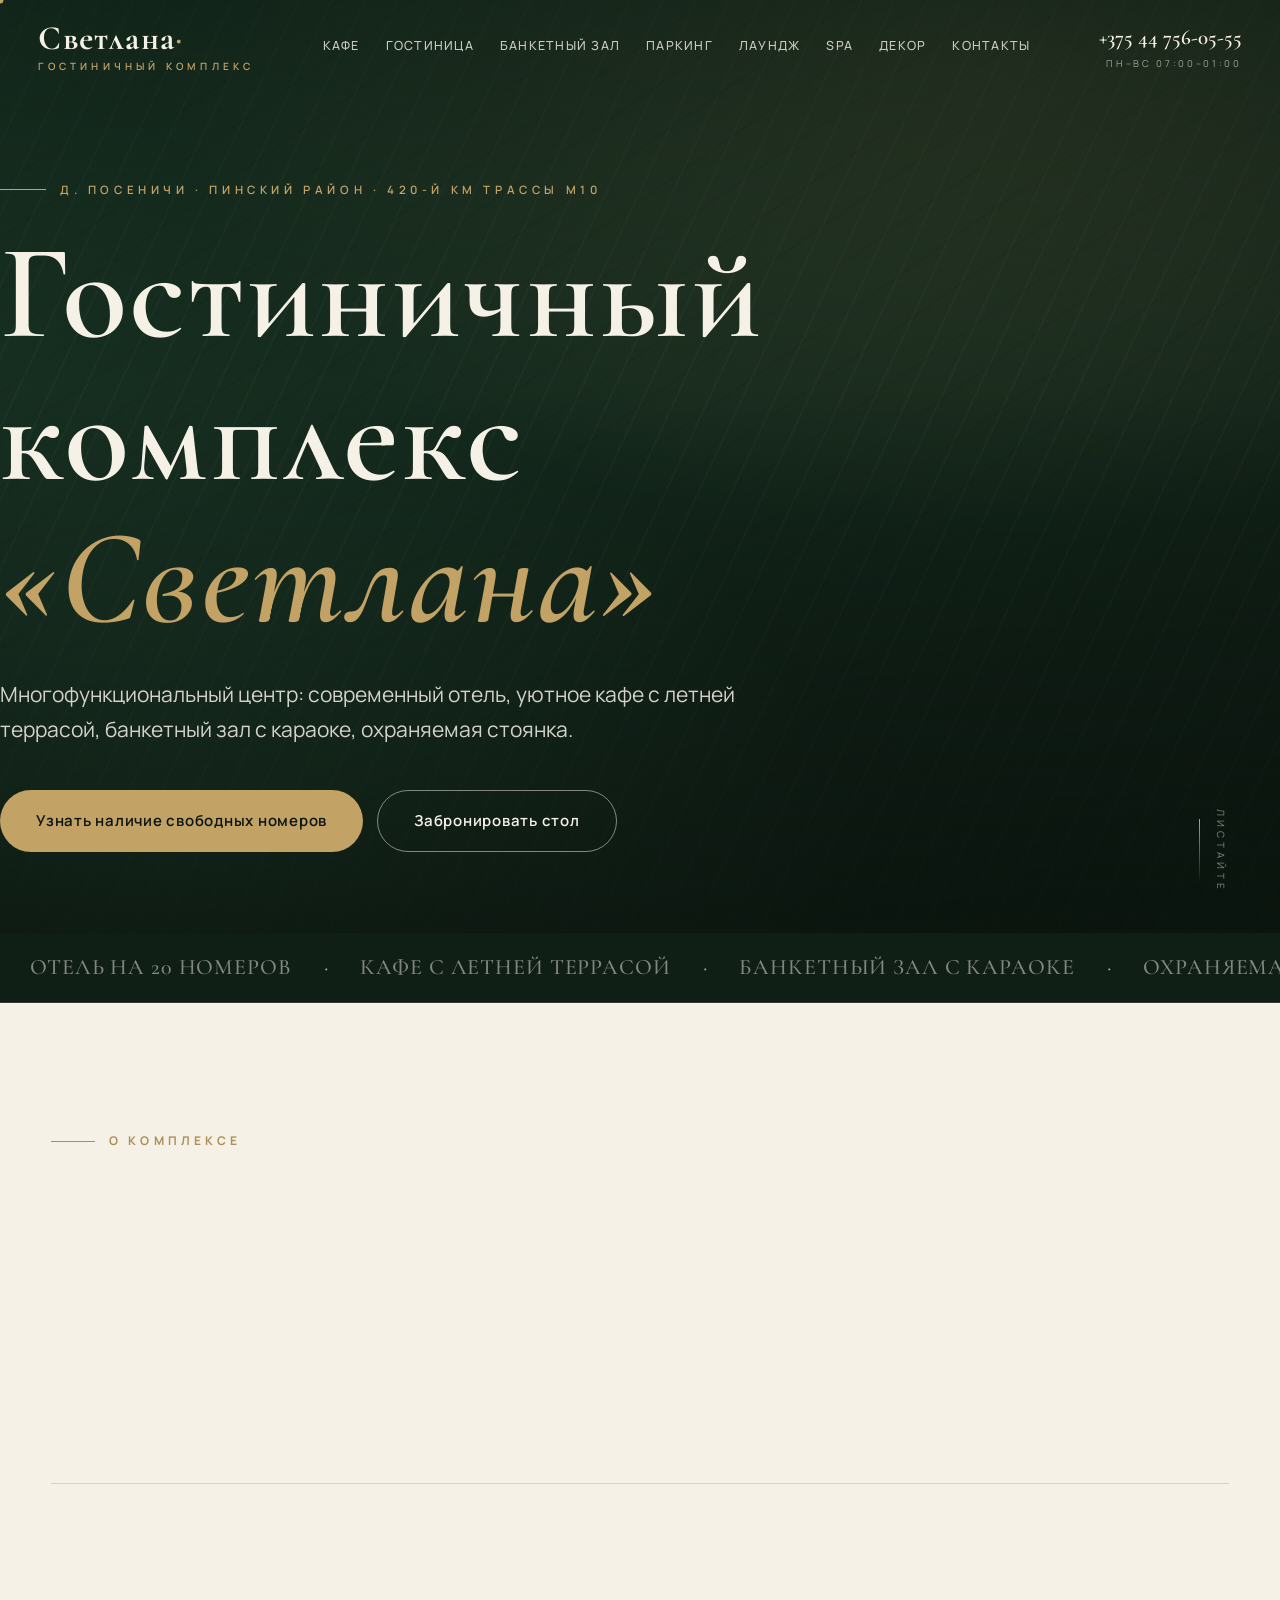
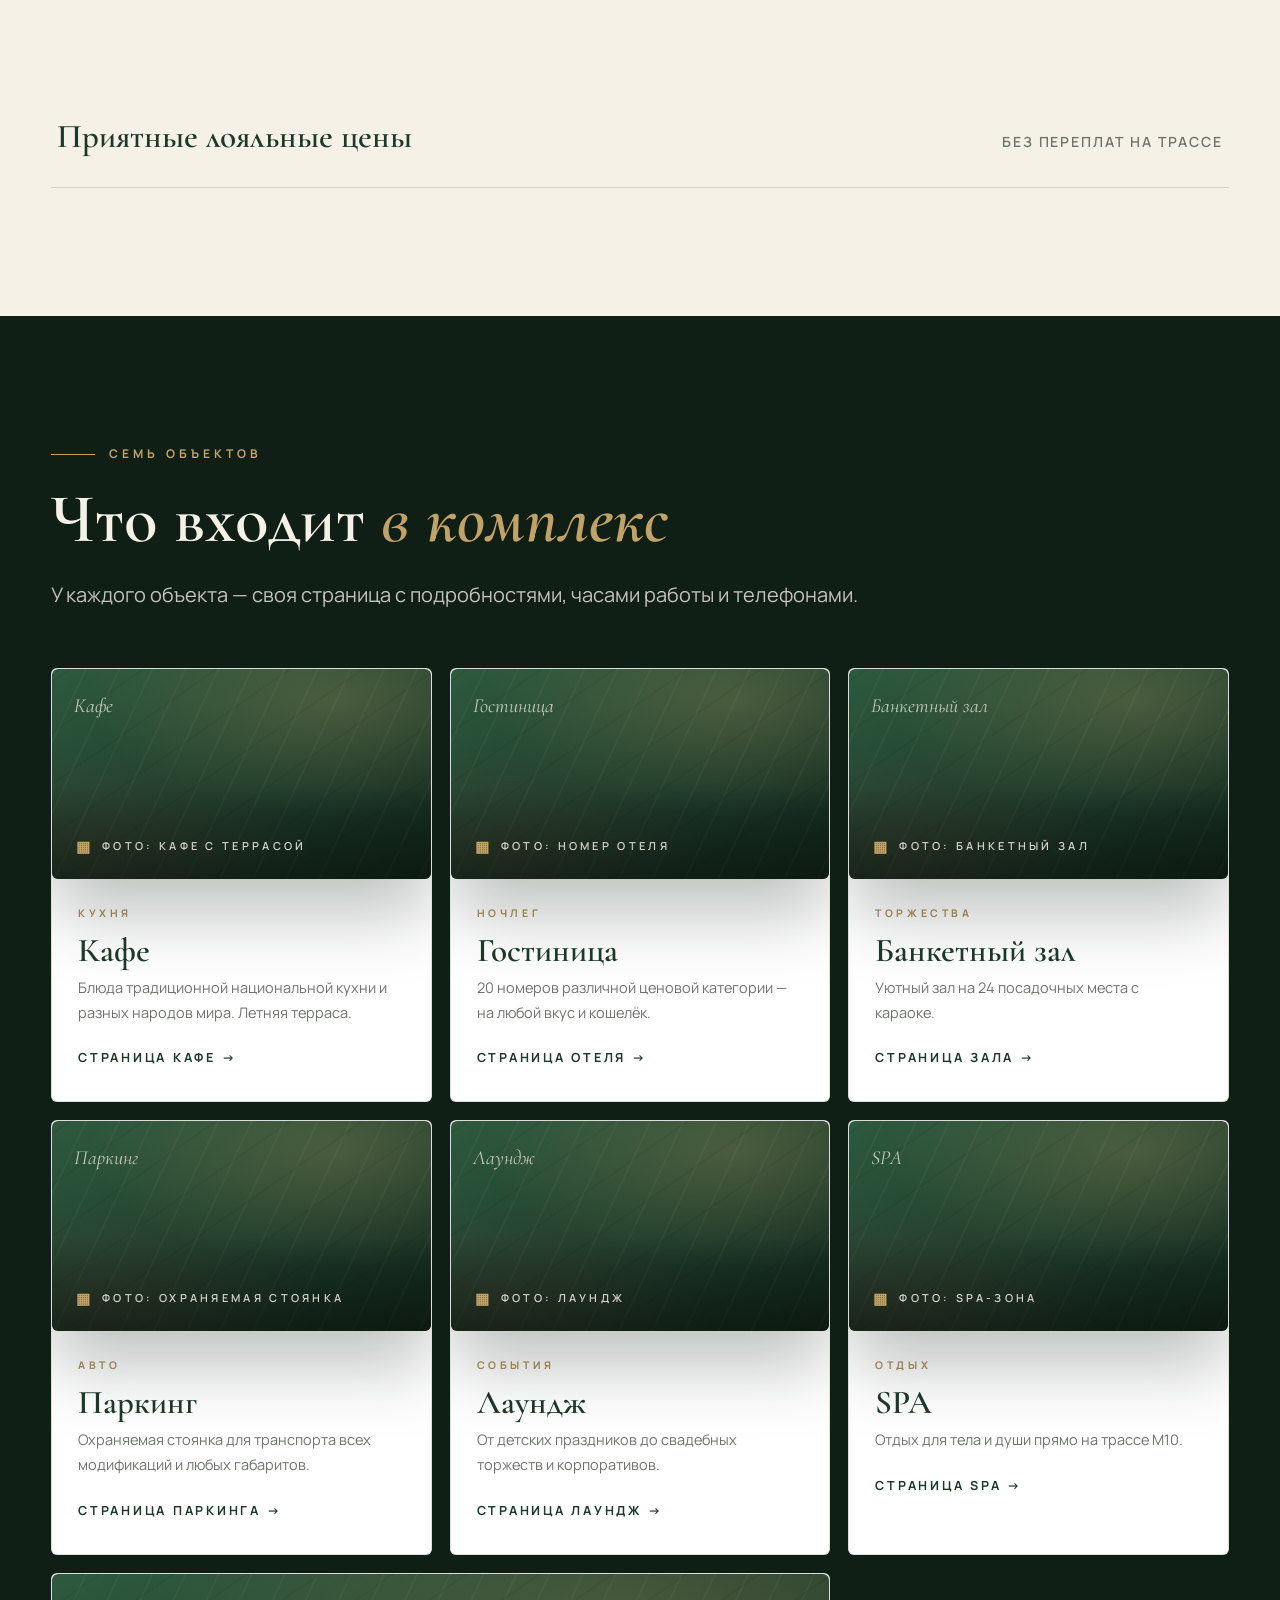
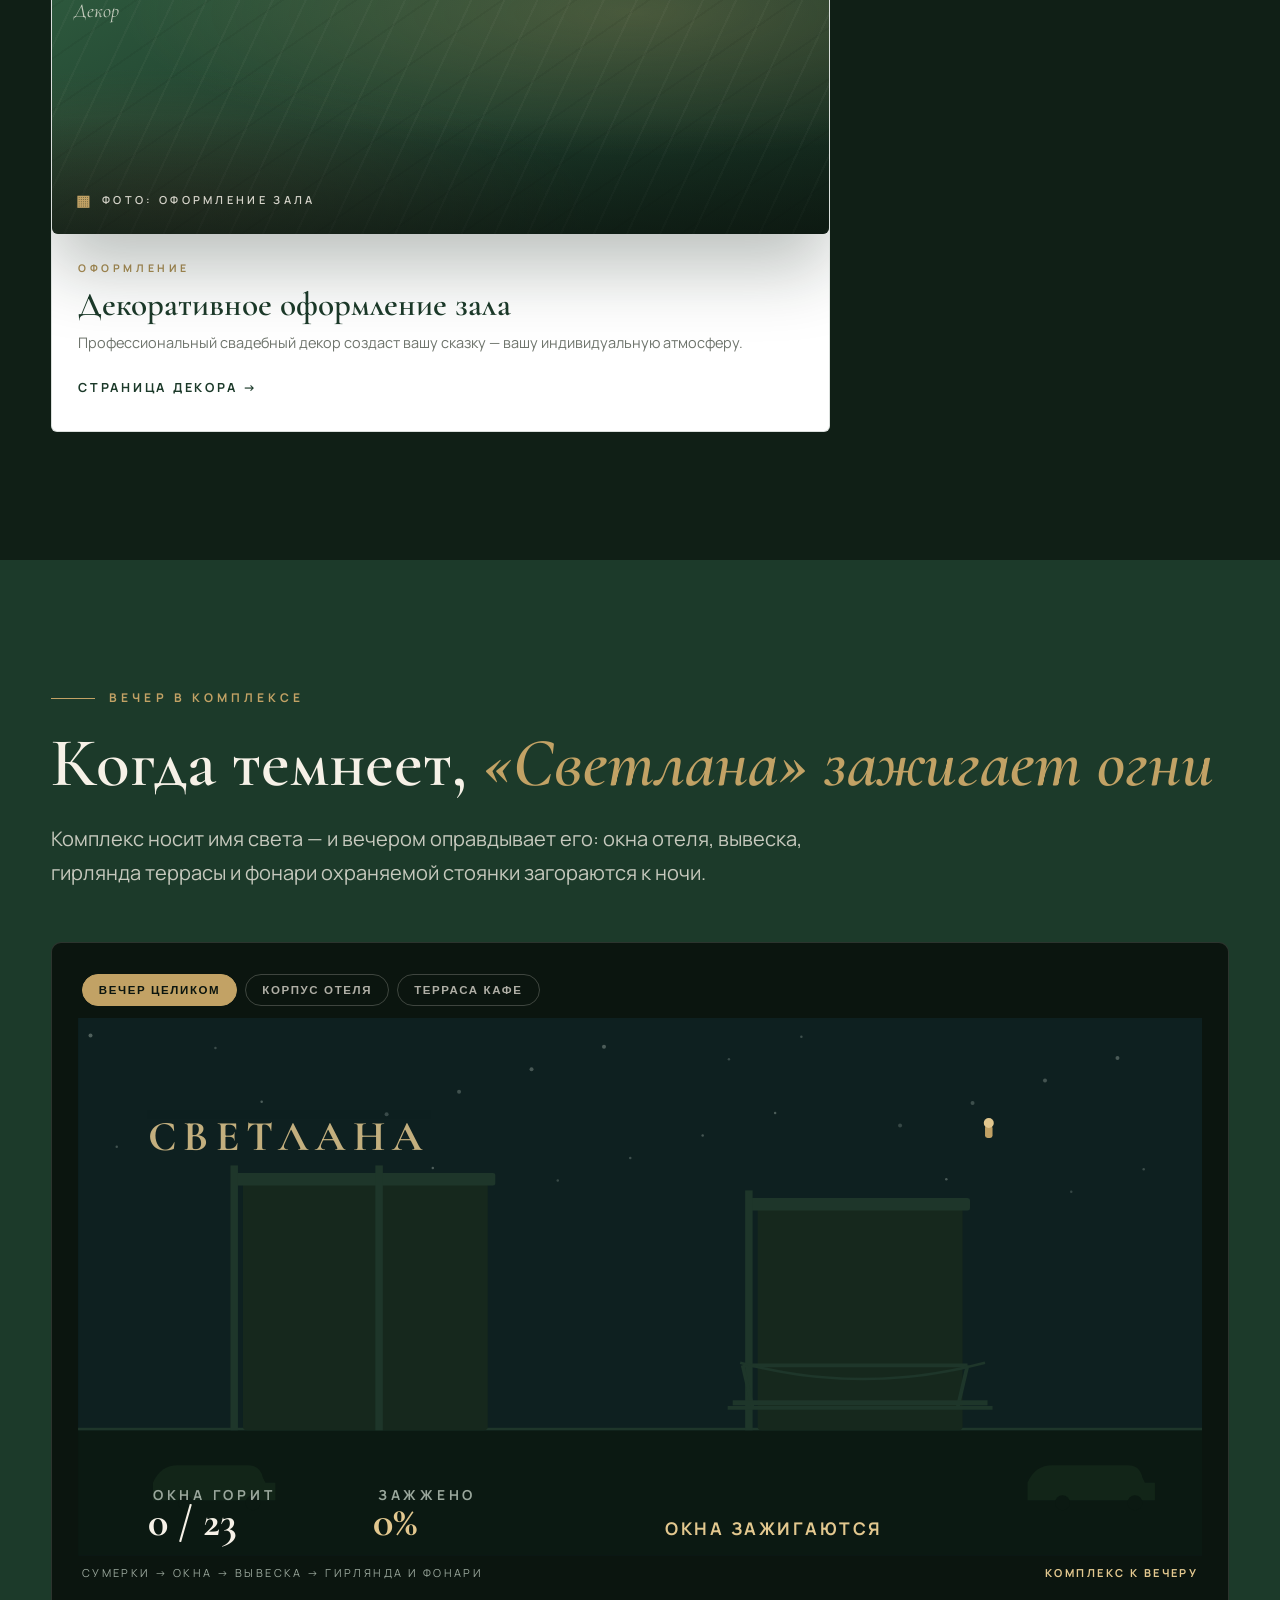
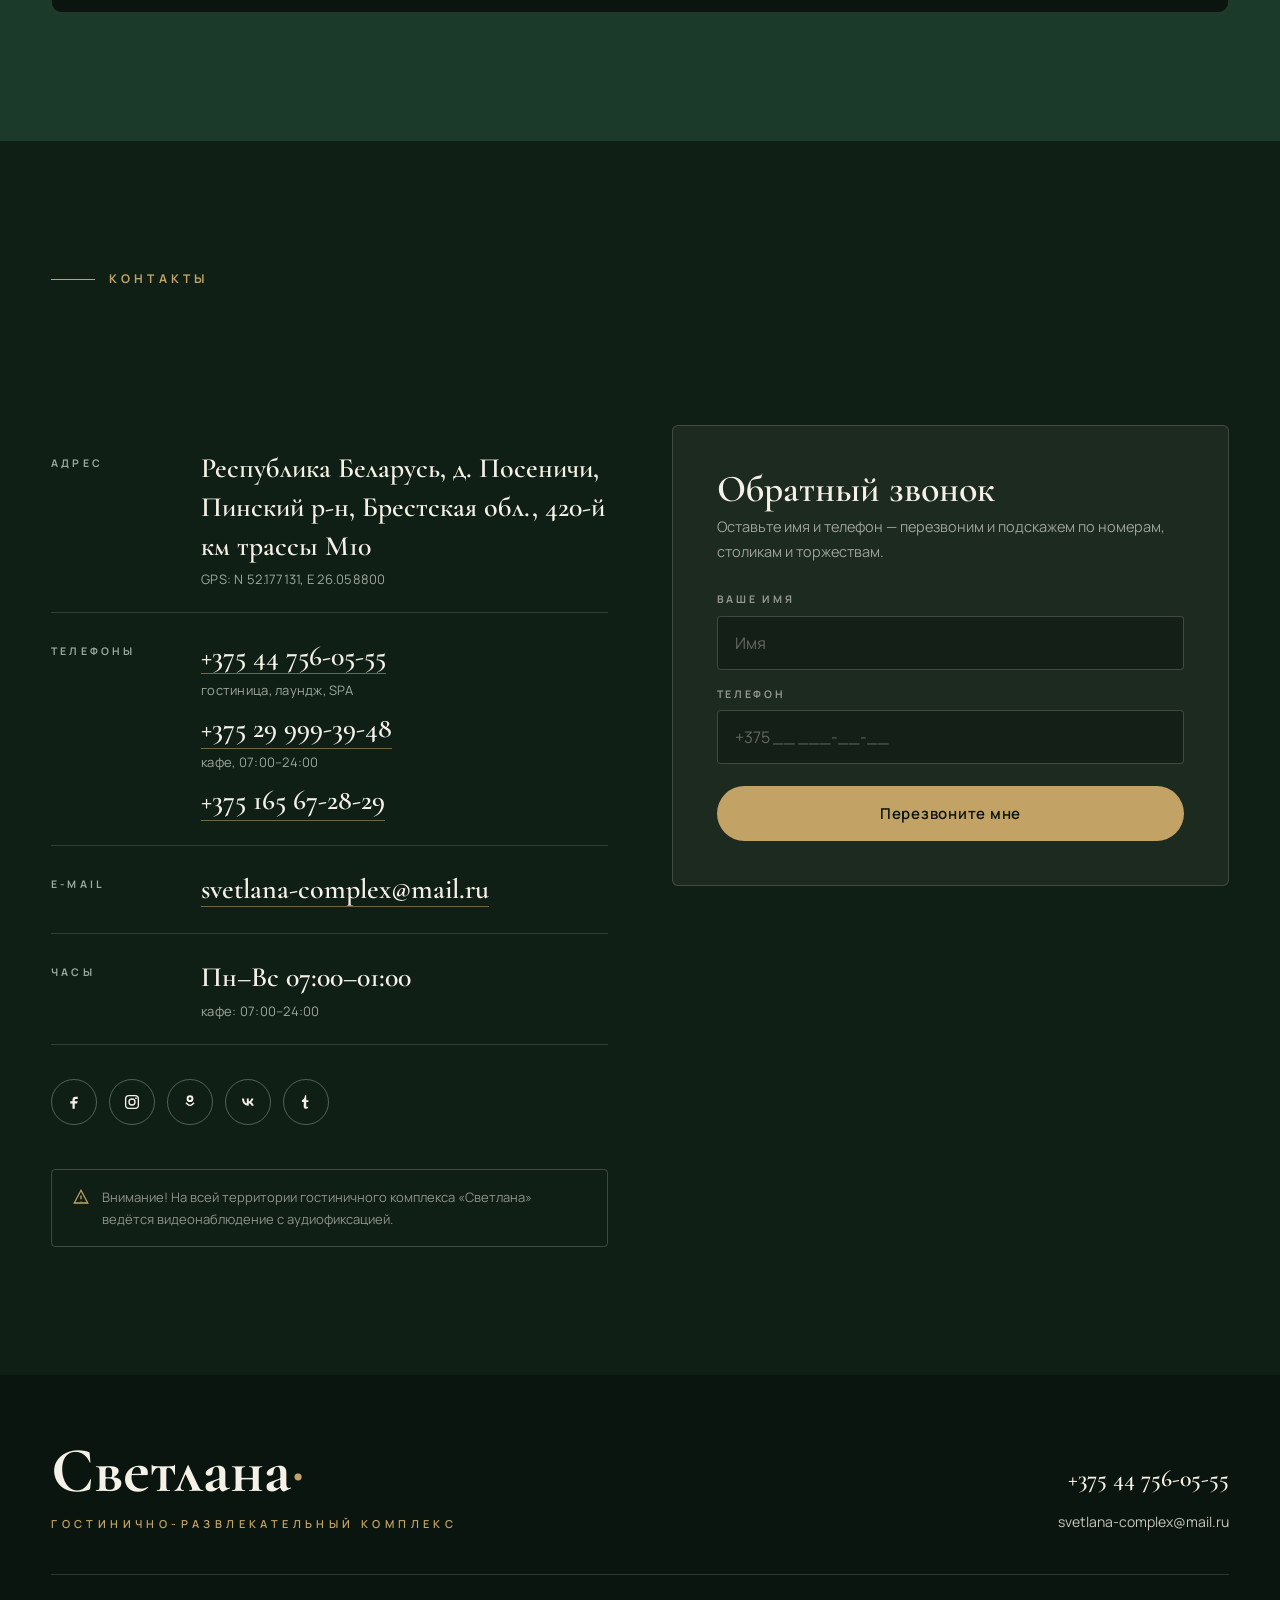
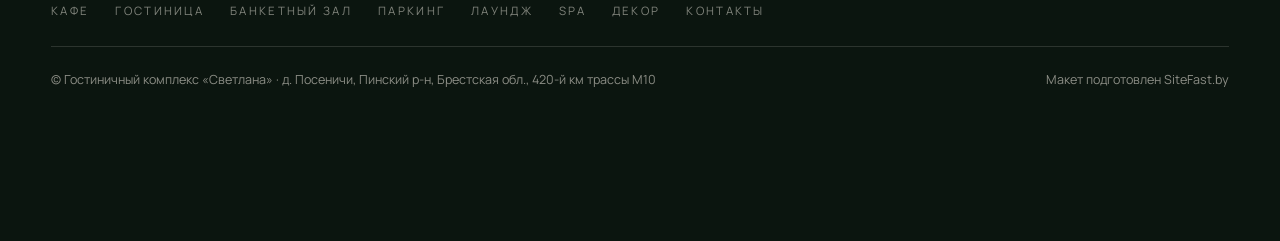
==== commit a4d06166: "Светлана v2: index.html" ====
--- a/index.html
+++ b/index.html
@@ -4,534 +4,298 @@
 <meta charset="UTF-8">
 <meta name="viewport" content="width=device-width, initial-scale=1.0">
 <title>Гостиничный комплекс «Светлана» — отель, кафе, банкетный зал | д. Посеничи, Пинский район</title>
-<meta name="description" content="Гостинично-развлекательный комплекс «Светлана»: современный отель на 20 номеров, уютное кафе с летней террасой, банкетный зал с караоке, охраняемая стоянка. д. Посеничи, 420-й км трассы М10. Тел +375 44 756-05-55.">
+<meta name="description" content="Гостинично-развлекательный комплекс «Светлана»: современный отель на 20 номеров, кафе с летней террасой, банкетный зал с караоке, охраняемая стоянка, лаундж, SPA. 420-й км трассы М10. Тел +375 44 756-05-55.">
 <link rel="preconnect" href="https://fonts.googleapis.com">
 <link rel="preconnect" href="https://fonts.gstatic.com" crossorigin>
-<link href="https://fonts.googleapis.com/css2?family=Cormorant+Garamond:ital,wght@0,400;0,500;0,600;0,700;1,400&family=Manrope:wght@400;500;600;700&display=swap" rel="stylesheet">
-<style>
-:root{
-  --grn:#1C3A2A;        /* глубокий тёмно-зелёный */
-  --grn2:#274B36;       /* изумруд */
-  --cream:#F6F1E7;      /* тёплый кремовый фон */
-  --cream2:#EFE7D8;
-  --wood:#4A3A2C;       /* тёмное дерево */
-  --gold:#C2A265;       /* приглушённое золото */
-  --gold2:#AD8F55;
-  --ink:#2A2E2A;        /* основной текст */
-  --mut:#6E746C;
-  --line:rgba(28,58,42,.16);
-  --serif:'Cormorant Garamond',Georgia,serif;
-  --sans:'Manrope',Arial,sans-serif;
-}
-*{margin:0;padding:0;box-sizing:border-box}
-html{scroll-behavior:smooth}
-body{font-family:var(--sans);background:var(--cream);color:var(--ink);font-size:17px;line-height:1.7;-webkit-font-smoothing:antialiased;overflow-x:hidden}
-h1,h2,h3{font-family:var(--serif);font-weight:600;line-height:1.18;letter-spacing:.01em}
-a{color:inherit;text-decoration:none}
-img{max-width:100%;display:block}
-::selection{background:var(--gold);color:#fff}
-.wrap{max-width:1180px;margin:0 auto;padding:0 28px}
-/* шапка */
-header{position:fixed;top:0;left:0;right:0;z-index:900;transition:background .4s,box-shadow .4s}
-header.scrolled{background:rgba(28,58,42,.96);backdrop-filter:blur(10px);box-shadow:0 6px 30px rgba(0,0,0,.25)}
-.hrow{display:flex;align-items:center;justify-content:space-between;gap:18px;padding:0 32px;max-width:1340px;margin:0 auto;min-height:88px;transition:min-height .35s}
-header.scrolled .hrow{min-height:68px}
-.logo{display:flex;flex-direction:column;line-height:1.15}
-.logo .lg-n{font-family:var(--serif);font-weight:700;font-size:30px;color:#fff;letter-spacing:.02em;transition:font-size .3s}
-header.scrolled .logo .lg-n{font-size:24px}
-.logo .lg-s{font-size:10.5px;letter-spacing:.34em;text-transform:uppercase;color:var(--gold);font-weight:600}
-nav.main{display:flex;gap:4px;flex-wrap:wrap;justify-content:center}
-nav.main a{font-size:13px;font-weight:500;letter-spacing:.05em;color:rgba(255,255,255,.85);padding:8px 11px;border-radius:6px;transition:color .3s,background .3s}
-nav.main a:hover{color:var(--gold)}
-.h-tel{display:flex;flex-direction:column;align-items:flex-end;flex:none}
-.h-tel a{font-family:var(--serif);font-weight:600;font-size:21px;color:#fff;white-space:nowrap;transition:color .3s}
-.h-tel a:hover{color:var(--gold)}
-.h-tel span{font-size:10.5px;letter-spacing:.2em;text-transform:uppercase;color:rgba(255,255,255,.5)}
-.burger{display:none;background:none;border:1px solid rgba(255,255,255,.35);border-radius:8px;padding:10px 11px;cursor:pointer;flex:none}
-.burger span{display:block;width:21px;height:2px;background:#fff;margin:4px 0}
-/* hero */
-.hero{position:relative;min-height:100svh;display:flex;align-items:center;color:#fff;overflow:hidden}
-.hero-bg{position:absolute;inset:0;background:
-  radial-gradient(120% 90% at 70% 20%, #2B5439 0%, transparent 55%),
-  radial-gradient(90% 80% at 20% 85%, #3A5540 0%, transparent 60%),
-  linear-gradient(160deg, #22452F 0%, #172E1F 55%, #101F16 100%);
-  will-change:transform}
-.hero-bg::after{content:'';position:absolute;inset:0;
-  background:
-   repeating-linear-gradient(115deg, rgba(255,255,255,.028) 0 2px, transparent 2px 26px),
-   repeating-linear-gradient(-35deg, rgba(0,0,0,.05) 0 2px, transparent 2px 34px)}
-.hero-mask{position:absolute;inset:0;background:linear-gradient(180deg, rgba(12,22,15,.55) 0%, rgba(12,22,15,.25) 40%, rgba(12,22,15,.78) 100%)}
-.hero-in{position:relative;z-index:2;padding:170px 0 120px;width:100%}
-.hero .ph-tag{position:absolute;right:6%;bottom:9%;z-index:2;font-size:11px;letter-spacing:.28em;text-transform:uppercase;color:rgba(255,255,255,.45)}
-.h-kick{display:inline-flex;align-items:center;gap:14px;font-size:12.5px;letter-spacing:.3em;text-transform:uppercase;color:var(--gold);font-weight:600;margin-bottom:26px}
-.h-kick::before{content:'';width:46px;height:1px;background:var(--gold)}
-.hero h1{font-size:clamp(38px,6.4vw,84px);font-weight:600;max-width:900px}
-.hero h1 em{font-style:italic;color:var(--gold)}
-.h-sub{font-size:clamp(16px,1.8vw,21px);color:rgba(255,255,255,.86);max-width:720px;margin-top:22px;font-weight:400}
-.h-cta{display:flex;gap:16px;margin-top:44px;flex-wrap:wrap}
-.btn{display:inline-flex;align-items:center;justify-content:center;gap:10px;font-family:var(--sans);font-weight:600;font-size:15px;letter-spacing:.04em;padding:16px 34px;border-radius:2px;transition:all .35s ease-out;cursor:pointer;border:none}
-.btn-gold{background:var(--gold);color:#1C2A20}
-.btn-gold:hover{background:#D4B878;transform:translateY(-2px);box-shadow:0 12px 28px rgba(0,0,0,.3)}
-.btn-out{background:transparent;color:#fff;border:1px solid rgba(255,255,255,.55)}
-.btn-out:hover{border-color:var(--gold);color:var(--gold)}
-.btn-grn{background:var(--grn);color:#fff}
-.btn-grn:hover{background:var(--grn2);transform:translateY(-2px)}
-/* секции */
-section.sec{padding:110px 0}
-.kick{font-size:12px;letter-spacing:.32em;text-transform:uppercase;color:var(--gold2);font-weight:700;margin-bottom:16px;display:flex;align-items:center;gap:14px}
-.kick::before{content:'';width:44px;height:1px;background:var(--gold2)}
-h2.sec-t{font-size:clamp(30px,4vw,52px);color:var(--grn)}
-h2.sec-t em{font-style:italic;color:var(--gold2)}
-.lead{font-size:18.5px;color:#4A514A;max-width:780px;margin-top:18px;font-weight:400}
-/* reveal */
-.rv{opacity:0;transform:translateY(34px);transition:opacity .6s ease-out,transform .6s ease-out}
-.rv.in{opacity:1;transform:none}
-.rv.d1{transition-delay:.1s}.rv.d2{transition-delay:.2s}.rv.d3{transition-delay:.3s}
-/* о комплексе */
-.about-grid{display:grid;grid-template-columns:1.05fr .95fr;gap:60px;align-items:center;margin-top:10px}
-.about-txt p{font-size:17.5px;color:#4A514A}
-.about-txt p+p{margin-top:14px}
-.about-quote{font-family:var(--serif);font-size:24px;line-height:1.5;color:var(--grn);font-style:italic;border-left:2px solid var(--gold);padding-left:26px;margin:26px 0 4px}
-.cards3{display:grid;grid-template-columns:repeat(3,1fr);gap:22px;margin-top:56px}
-.pcard{background:#fff;border:1px solid var(--line);border-radius:4px;padding:38px 30px;text-align:center;transition:transform .4s ease-out,box-shadow .4s ease-out,border-color .3s}
-.pcard:hover{transform:translateY(-6px);box-shadow:0 24px 50px rgba(28,58,42,.14);border-color:rgba(194,162,101,.55)}
-.pcard .ic{width:56px;height:56px;margin:0 auto 18px;border-radius:50%;background:rgba(194,162,101,.16);display:flex;align-items:center;justify-content:center;color:var(--gold2)}
-.pcard h3{font-size:24px;color:var(--grn);margin-bottom:8px}
-.pcard p{font-size:14.5px;color:var(--mut)}
-/* плейсхолдеры фото */
-.ph{position:relative;border-radius:4px;overflow:hidden;display:flex;align-items:flex-end;min-height:300px;
-  background:
-   radial-gradient(120% 100% at 75% 15%, rgba(194,162,101,.24) 0%, transparent 55%),
-   radial-gradient(90% 90% at 15% 90%, rgba(74,58,44,.38) 0%, transparent 60%),
-   linear-gradient(155deg, #2E5A3E 0%, #1C3A2A 60%, #142A1D 100%);
-  box-shadow:0 30px 60px rgba(28,58,42,.22)}
-.ph::before{content:'';position:absolute;inset:0;
-  background:
-   repeating-linear-gradient(115deg, rgba(255,255,255,.03) 0 2px, transparent 2px 30px),
-   repeating-linear-gradient(-35deg, rgba(0,0,0,.05) 0 2px, transparent 2px 42px)}
-.ph::after{content:'';position:absolute;left:0;right:0;bottom:0;height:45%;background:linear-gradient(180deg,transparent,rgba(10,18,12,.5))}
-.ph .ph-tag{position:relative;z-index:2;display:flex;align-items:center;gap:12px;padding:20px 24px;width:100%;color:rgba(255,255,255,.82);font-size:11.5px;letter-spacing:.26em;text-transform:uppercase;font-weight:600}
-.ph .ph-tag::before{content:'▦';font-size:15px;color:var(--gold);letter-spacing:0}
-.ph .ph-cap{position:absolute;top:20px;left:22px;z-index:2;font-family:var(--serif);font-style:italic;font-size:19px;color:rgba(255,255,255,.75)}
-/* секция-сплит */
-.split{display:grid;grid-template-columns:1fr 1fr;gap:56px;align-items:center}
-.split.rev .s-txt{order:2}
-.s-txt .kick{margin-bottom:14px}
-.s-txt h2{font-size:clamp(28px,3.6vw,44px);color:var(--grn)}
-.s-txt .lead{margin-top:14px}
-.s-facts{display:flex;flex-wrap:wrap;gap:12px;margin-top:26px}
-.fact{display:flex;flex-direction:column;gap:2px;border:1px solid var(--line);background:#fff;border-radius:3px;padding:14px 20px;min-width:150px}
-.fact b{font-family:var(--serif);font-size:26px;font-weight:700;color:var(--gold2);line-height:1.1}
-.fact span{font-size:12px;letter-spacing:.08em;text-transform:uppercase;color:var(--mut)}
-.s-cta{margin-top:28px}
-.s-tel{display:inline-flex;align-items:baseline;gap:10px;margin-top:20px}
-.s-tel .tl{font-family:var(--serif);font-weight:700;font-size:27px;color:var(--grn);border-bottom:1px solid var(--gold2);transition:color .3s}
-.s-tel .tl:hover{color:var(--gold2)}
-.s-tel .tc{font-size:11.5px;letter-spacing:.18em;text-transform:uppercase;color:var(--mut)}
-/* тёмные секции */
-section.dark{background:var(--grn);color:#fff}
-section.dark .kick{color:var(--gold)}
-section.dark .kick::before{background:var(--gold)}
-section.dark h2.sec-t{color:#fff}
-section.dark h2.sec-t em{color:var(--gold)}
-section.dark .lead{color:rgba(255,255,255,.8)}
-.dark .ph{box-shadow:0 30px 60px rgba(0,0,0,.4)}
-/* отзывы */
-.rev-form{max-width:640px;margin-top:38px;display:grid;gap:14px}
-.rev-form label{font-size:11.5px;letter-spacing:.2em;text-transform:uppercase;color:var(--mut);font-weight:600;display:block;margin-bottom:6px}
-.rev-form input,.rev-form textarea{width:100%;background:#fff;border:1px solid var(--line);border-radius:3px;padding:14px 16px;font-family:var(--sans);font-size:16px;color:var(--ink);transition:border-color .3s}
-.rev-form input:focus,.rev-form textarea:focus{outline:none;border-color:var(--gold2)}
-.okmsg{display:none;background:rgba(39,75,54,.1);border:1px solid rgba(39,75,54,.35);color:var(--grn);border-radius:3px;padding:15px 18px;font-size:15.5px;font-weight:600}
-.err{border-color:#B0503C!important}
-/* контакты */
-.contacts-grid{display:grid;grid-template-columns:1.15fr .85fr;gap:70px;margin-top:56px}
-.c-item{display:flex;gap:18px;padding:22px 0;border-bottom:1px solid rgba(255,255,255,.14)}
-.c-item .ci{flex:none;width:46px;height:46px;border-radius:50%;border:1px solid rgba(194,162,101,.5);display:flex;align-items:center;justify-content:center;color:var(--gold)}
-.c-item .cl{font-size:11px;letter-spacing:.24em;text-transform:uppercase;color:rgba(255,255,255,.5);font-weight:600;margin-bottom:5px}
-.c-item .cv{font-family:var(--serif);font-size:22px;font-weight:600;color:#fff;line-height:1.35}
-.c-item .cv a{border-bottom:1px solid rgba(194,162,101,.5);transition:color .3s}
-.c-item .cv a:hover{color:var(--gold)}
-.c-item .cv small{display:block;font-family:var(--sans);font-size:12.5px;font-weight:400;color:rgba(255,255,255,.55);margin-top:4px}
-.socials{display:flex;gap:12px;margin-top:30px}
-.socials a{width:44px;height:44px;border-radius:50%;border:1px solid rgba(255,255,255,.3);display:flex;align-items:center;justify-content:center;color:#fff;transition:all .3s ease-out}
-.socials a:hover{border-color:var(--gold);color:var(--gold);transform:translateY(-3px)}
-.disclaimer{margin-top:44px;padding:16px 20px;border:1px solid rgba(255,255,255,.2);border-radius:3px;font-size:13px;color:rgba(255,255,255,.55);display:flex;gap:12px;align-items:flex-start}
-.disclaimer svg{flex:none;margin-top:2px;color:var(--gold)}
-.callform{background:rgba(255,255,255,.06);border:1px solid rgba(255,255,255,.16);border-radius:4px;padding:36px}
-.callform h3{font-size:27px;color:#fff;margin-bottom:8px}
-.callform p{font-size:14px;color:rgba(255,255,255,.65);margin-bottom:22px}
-.callform label{font-size:11px;letter-spacing:.22em;text-transform:uppercase;color:rgba(255,255,255,.55);font-weight:600;display:block;margin-bottom:6px}
-.callform input{width:100%;background:rgba(255,255,255,.08);border:1px solid rgba(255,255,255,.22);border-radius:3px;padding:14px 16px;font-family:var(--sans);font-size:16px;color:#fff;transition:border-color .3s}
-.callform input::placeholder{color:rgba(255,255,255,.4)}
-.callform input:focus{outline:none;border-color:var(--gold)}
-.callform .okmsg{background:rgba(194,162,101,.18);border-color:rgba(194,162,101,.5);color:var(--gold)}
-/* футер */
-footer{background:#122318;color:rgba(255,255,255,.6);padding:56px 0 46px;font-size:14.5px}
-.ft{display:flex;justify-content:space-between;gap:30px;flex-wrap:wrap;align-items:center}
-.ft .ft-logo{font-family:var(--serif);font-weight:700;font-size:30px;color:#fff}
-.ft .ft-logo i{font-style:italic;color:var(--gold)}
-.ft-r{text-align:right;display:flex;flex-direction:column;gap:4px}
-.ft-r a{color:rgba(255,255,255,.85);transition:color .3s}
-.ft-r a:hover{color:var(--gold)}
-.wm-line{border-top:1px solid rgba(255,255,255,.12);margin-top:34px;padding-top:22px;display:flex;justify-content:space-between;gap:12px;flex-wrap:wrap;font-size:12.5px}
-/* моб. меню */
-.mnav{position:fixed;inset:0;z-index:950;background:rgba(28,58,42,.98);display:none;flex-direction:column;align-items:center;justify-content:center;gap:6px}
-.mnav.on{display:flex}
-.mnav a{font-family:var(--serif);font-size:28px;color:#fff;padding:7px 0}
-.mnav .m-tel{font-family:var(--sans);font-size:16px;color:var(--gold);letter-spacing:.1em;margin-top:18px}
-.mnav .m-x{position:absolute;top:24px;right:26px;background:none;border:none;color:#fff;font-size:34px;cursor:pointer}
-@media(max-width:1120px){nav.main{display:none}.burger{display:block}.h-tel{display:none}.hrow{min-height:74px}.logo .lg-n{font-size:25px}}
-@media(max-width:900px){.about-grid,.split,.contacts-grid{grid-template-columns:1fr;gap:40px}.split.rev .s-txt{order:0}.cards3{grid-template-columns:1fr}.ph{min-height:250px}}
-@media(max-width:600px){section.sec{padding:72px 0}.hero h1{font-size:40px}.h-cta .btn{width:100%}.callform{padding:26px}.c-item .cv{font-size:19px}.ft-r{text-align:left}}
-</style>
+<link href="https://fonts.googleapis.com/css2?family=Cormorant+Garamond:ital,wght@0,400;0,500;0,600;0,700;1,400;1,600&family=Manrope:wght@400;500;600;700;800&display=swap" rel="stylesheet">
+<link rel="stylesheet" href="assets/style.css">
 </head>
-<body>
-<header id="hdr">
-  <div class="hrow">
-    <a href="#" class="logo" aria-label="Светлана">
-      <span class="lg-n">Светлана</span>
-      <span class="lg-s">Гостиничный комплекс</span>
-    </a>
-    <nav class="main" aria-label="Основное меню">
-      <a href="#about">О комплексе</a>
-      <a href="#cafe">Кафе</a>
-      <a href="#hotel">Гостиница</a>
-      <a href="#banquet">Банкетный зал</a>
-      <a href="#parking">Паркинг</a>
-      <a href="#lounge">Лаундж</a>
-      <a href="#spa">SPA</a>
-      <a href="#reviews">Отзывы</a>
-      <a href="#contacts">Контакты</a>
-    </nav>
-    <div class="h-tel">
-      <a href="tel:+375447560555">+375 44 756-05-55</a>
-      <span>Пн–Вс 07:00–01:00</span>
-    </div>
-    <button class="burger" id="burger" aria-label="Меню"><span></span><span></span><span></span></button>
-  </div>
-</header>
-<div class="mnav" id="mnav">
-  <button class="m-x" id="mclose" aria-label="Закрыть">×</button>
-  <a href="#about">О комплексе</a>
-  <a href="#cafe">Кафе</a>
-  <a href="#hotel">Гостиница</a>
-  <a href="#banquet">Банкетный зал</a>
-  <a href="#parking">Паркинг</a>
-  <a href="#lounge">Лаундж</a>
-  <a href="#spa">SPA</a>
-  <a href="#reviews">Отзывы</a>
-  <a href="#contacts">Контакты</a>
-  <div class="m-tel"><a href="tel:+375447560555">+375 44 756-05-55</a></div>
-</div>
+<body class="locked">
+<div id="pre"><div class="pre-word"><span>С</span><span>В</span><span>Е</span><span>Т</span><span>Л</span><span>А</span><span>Н</span><span class="gd">А</span></div><div class="pre-bar"><i></i></div><div class="pre-sub">Посеничи · трасса М10</div></div>
+<div class="cur-dot" id="cdot"></div><div class="cur-ring" id="cring"></div>
+<header id="hdr"><div class="hrow">
+<a href="index.html" class="logo"><span class="lg-n">Светлана<i>·</i></span><span class="lg-s">Гостиничный комплекс</span></a>
+<nav class="top"><a href="cafe.html">Кафе</a><a href="hotel.html">Гостиница</a><a href="banquet.html">Банкетный зал</a><a href="parking.html">Паркинг</a><a href="lounge.html">Лаундж</a><a href="spa.html">SPA</a><a href="decor.html">Декор</a><a href="index.html#contacts">Контакты</a></nav>
+<div class="h-tel"><a href="tel:+375447560555">+375 44 756-05-55</a><span>Пн–Вс 07:00–01:00</span></div>
+<button class="burger" id="burger" aria-label="Меню"><span></span><span></span><span></span></button>
+</div></header>
+<div class="mnav" id="mnav"><button class="m-x" id="mclose" aria-label="Закрыть">×</button>
+<a href="cafe.html"><em>01</em>Кафе</a><a href="hotel.html"><em>02</em>Гостиница</a><a href="banquet.html"><em>03</em>Банкетный зал</a><a href="parking.html"><em>04</em>Паркинг</a><a href="lounge.html"><em>05</em>Лаундж</a><a href="spa.html"><em>06</em>SPA</a><a href="decor.html"><em>07</em>Декор</a><a href="index.html#contacts"><em>08</em>Контакты</a>
+<div class="m-tel"><a href="tel:+375447560555">+375 44 756-05-55</a></div></div>
 
 <section class="hero" id="top">
-  <div class="hero-bg" id="heroBg"></div>
-  <div class="hero-mask"></div>
+  <div class="hero-bg"></div><div class="hero-mask"></div>
   <div class="wrap hero-in">
-    <div class="h-kick">Д. Посеничи · Пинский район · 420-й км трассы М10</div>
+    <div class="h-kick kick">Д. Посеничи · Пинский район · 420-й км трассы М10</div>
     <h1>Гостиничный комплекс <em>«Светлана»</em></h1>
     <p class="h-sub">Многофункциональный центр: современный отель, уютное кафе с летней террасой, банкетный зал с караоке, охраняемая стоянка.</p>
     <div class="h-cta">
-      <a href="#contacts" class="btn btn-gold">Узнать наличие свободных номеров</a>
-      <a href="#contacts" class="btn btn-out">Забронировать стол</a>
+      <a href="hotel.html" class="btn btn-gold">Узнать наличие свободных номеров</a>
+      <a href="cafe.html" class="btn btn-out">Забронировать стол</a>
     </div>
   </div>
-  <div class="ph-tag">фото: главный фасад комплекса</div>
+  <div class="h-scroll">листайте</div>
 </section>
-<section class="sec" id="about">
-<div class="wrap">
-  <div class="about-grid">
-    <div class="about-txt rv">
-      <div class="kick">О комплексе</div>
-      <h2 class="sec-t">Добро пожаловать в гостинично-развлекательный <em>комплекс «Светлана»</em></h2>
-      <p class="about-quote">«Для вас работает многофункциональный центр, который включает в себя современный отель, уютное кафе с летней террасой, банкетный зал с караоке, охраняемую стоянку для транспортных средств всех модификаций».</p>
-      <p>Это идеальное место как для ночлега в пути и спокойного отдыха, так и для проведения свадебных торжеств и корпоративных мероприятий.</p>
+<div class="marquee"><div class="mq-t">
+<span>ОТЕЛЬ НА 20 НОМЕРОВ <i>·</i> КАФЕ С ЛЕТНЕЙ ТЕРРАСОЙ <i>·</i> БАНКЕТНЫЙ ЗАЛ С КАРАОКЕ <i>·</i> ОХРАНЯЕМАЯ СТОЯНКА <i>·</i> ЛАУНДЖ <i>·</i> SPA <i>·</i> СВАДЕБНЫЙ ДЕКОР <i>·</i></span>
+<span>ОТЕЛЬ НА 20 НОМЕРОВ <i>·</i> КАФЕ С ЛЕТНЕЙ ТЕРРАСОЙ <i>·</i> БАНКЕТНЫЙ ЗАЛ С КАРАОКЕ <i>·</i> ОХРАНЯЕМАЯ СТОЯНКА <i>·</i> ЛАУНДЖ <i>·</i> SPA <i>·</i> СВАДЕБНЫЙ ДЕКОР <i>·</i></span>
+</div></div>
+
+<section class="sec" id="about"><div class="wrap">
+  <div class="sec2">О комплексе</div>
+  <h2 class="t fx">Добро пожаловать <em>в «Светлану»</em></h2>
+  <p class="lead fx">Для вас работает многофункциональный центр, который включает в себя современный отель, уютное кафе с летней террасой, банкетный зал с караоке, охраняемую стоянку для транспортных средств всех модификаций. Это идеальное место как для ночлега в пути и спокойного отдыха, так и для проведения свадебных торжеств и корпоративных мероприятий.</p>
+  <div class="facts">
+    <div class="fact fx"><div class="f-t">Чистота, уют, комфорт</div><div class="f-v">в каждом номере и зале</div></div>
+    <div class="fact fx d1"><div class="f-t">Квалифицированный персонал</div><div class="f-v">позаботится о вашем вечере</div></div>
+    <div class="fact fx d2"><div class="f-t">Приятные лояльные цены</div><div class="f-v">без переплат на трассе</div></div>
+  </div>
+</div></section>
+
+<section class="sec darker" id="objects"><div class="wrap">
+  <div class="sec2">Семь объектов</div>
+  <h2 class="t fx">Что входит <em>в комплекс</em></h2>
+  <p class="lead fx">У каждого объекта — своя страница с подробностями, часами работы и телефонами.</p>
+  <div class="obj-grid">
+    <a class="obj fx" href="cafe.html"><span class="o-num">01</span><div class="o-ph ph"><div class="ph-cap">Кафе</div><div class="ph-tag">фото: кафе с террасой</div></div><div class="o-body"><div class="o-k">Кухня</div><h3>Кафе</h3><div class="o-d">Блюда традиционной национальной кухни и разных народов мира. Летняя терраса.</div><span class="o-go">Страница кафе →</span></div></a>
+    <a class="obj fx d1" href="hotel.html"><span class="o-num">02</span><div class="o-ph ph"><div class="ph-cap">Гостиница</div><div class="ph-tag">фото: номер отеля</div></div><div class="o-body"><div class="o-k">Ночлег</div><h3>Гостиница</h3><div class="o-d">20 номеров различной ценовой категории — на любой вкус и кошелёк.</div><span class="o-go">Страница отеля →</span></div></a>
+    <a class="obj fx d2" href="banquet.html"><span class="o-num">03</span><div class="o-ph ph"><div class="ph-cap">Банкетный зал</div><div class="ph-tag">фото: банкетный зал</div></div><div class="o-body"><div class="o-k">Торжества</div><h3>Банкетный зал</h3><div class="o-d">Уютный зал на 24 посадочных места с караоке.</div><span class="o-go">Страница зала →</span></div></a>
+    <a class="obj fx" href="parking.html"><span class="o-num">04</span><div class="o-ph ph"><div class="ph-cap">Паркинг</div><div class="ph-tag">фото: охраняемая стоянка</div></div><div class="o-body"><div class="o-k">Авто</div><h3>Паркинг</h3><div class="o-d">Охраняемая стоянка для транспорта всех модификаций и любых габаритов.</div><span class="o-go">Страница паркинга →</span></div></a>
+    <a class="obj fx d1" href="lounge.html"><span class="o-num">05</span><div class="o-ph ph"><div class="ph-cap">Лаундж</div><div class="ph-tag">фото: лаундж</div></div><div class="o-body"><div class="o-k">События</div><h3>Лаундж</h3><div class="o-d">От детских праздников до свадебных торжеств и корпоративов.</div><span class="o-go">Страница лаундж →</span></div></a>
+    <a class="obj fx d2" href="spa.html"><span class="o-num">06</span><div class="o-ph ph"><div class="ph-cap">SPA</div><div class="ph-tag">фото: SPA-зона</div></div><div class="o-body"><div class="o-k">Отдых</div><h3>SPA</h3><div class="o-d">Отдых для тела и души прямо на трассе М10.</div><span class="o-go">Страница SPA →</span></div></a>
+    <a class="obj wide fx" href="decor.html"><span class="o-num">07</span><div class="o-ph ph"><div class="ph-cap">Декор</div><div class="ph-tag">фото: оформление зала</div></div><div class="o-body"><div class="o-k">Оформление</div><h3>Декоративное оформление зала</h3><div class="o-d">Профессиональный свадебный декор создаст вашу сказку — вашу индивидуальную атмосферу.</div><span class="o-go">Страница декора →</span></div></a>
+  </div>
+</div></section>
+
+<section class="sec dark" id="evening"><div class="wrap">
+  <div class="sec2">Вечер в комплексе</div>
+  <h2 class="t fx">Когда темнеет, <em>«Светлана» зажигает огни</em></h2>
+  <p class="lead fx">Комплекс носит имя света — и вечером оправдывает его: окна отеля, вывеска, гирлянда террасы и фонари охраняемой стоянки загораются к ночи.</p>
+  <div class="wow fx" id="wowbox">
+    <div class="wtabs">
+      <button class="wtab on" data-f="all">Вечер целиком</button>
+      <button class="wtab" data-f="hotel">Корпус отеля</button>
+      <button class="wtab" data-f="cafe">Терраса кафе</button>
     </div>
-    <div class="ph rv d1" style="min-height:380px" role="img" aria-label="Фото-плейсхолдер: территория комплекса">
-      <div class="ph-cap">Территория комплекса</div>
-      <div class="ph-tag">фото: территория комплекса</div>
+    <svg viewBox="0 0 900 430" role="img" aria-label="Комплекс загорается к вечеру: окна, вывеска, гирлянда террасы, фонари парковки">
+      <defs>
+        <radialGradient id="gSign" cx="50%" cy="50%" r="60%"><stop offset="0%" stop-color="#E3C88F" stop-opacity=".55"/><stop offset="100%" stop-color="#E3C88F" stop-opacity="0"/></radialGradient>
+        <radialGradient id="gTerra" cx="50%" cy="50%" r="55%"><stop offset="0%" stop-color="#E3C88F" stop-opacity=".4"/><stop offset="100%" stop-color="#E3C88F" stop-opacity="0"/></radialGradient>
+        <radialGradient id="gLamp" cx="50%" cy="0%" r="80%"><stop offset="0%" stop-color="#E3C88F" stop-opacity=".45"/><stop offset="100%" stop-color="#E3C88F" stop-opacity="0"/></radialGradient>
+      </defs>
+      <rect width="900" height="430" fill="#0E1F15"/>
+      <rect id="skyBase" width="900" height="430" fill="#1A3A52" opacity=".35"/>
+      <rect id="skyDim" width="900" height="430" fill="#081510" opacity="0"/>
+      <g id="starsG"></g>
+      <rect x="0" y="330" width="900" height="100" fill="#0B1912"/>
+      <rect x="0" y="328" width="900" height="2" fill="#1E362A"/>
+      <!-- корпус отеля -->
+      <g>
+        <rect x="132" y="130" width="196" height="200" rx="3" fill="#16281D"/>
+        <rect x="126" y="124" width="208" height="10" rx="2" fill="#1E362A"/>
+        <rect x="122" y="118" width="6" height="212" fill="#1E362A"/>
+        <rect x="238" y="118" width="6" height="212" fill="#1E362A"/>
+      </g>
+      <!-- корпус кафе -->
+      <g>
+        <rect x="544" y="150" width="164" height="180" rx="3" fill="#16281D"/>
+        <rect x="538" y="144" width="176" height="10" rx="2" fill="#1E362A"/>
+        <rect x="534" y="138" width="6" height="192" fill="#1E362A"/>
+      </g>
+      <!-- терраса кафе -->
+      <g id="terraStr">
+        <path d="M520 312 h212 M540 312 l-8 -34 M704 312 l8 -34 M532 278 h180" stroke="#1E362A" stroke-width="3" fill="none"/>
+        <rect x="524" y="306" width="204" height="4" fill="#1E362A"/>
+      </g>
+      <!-- вывеска СВЕТЛАНА -->
+      <ellipse id="signGlow" cx="146" cy="96" rx="150" ry="34" fill="url(#gSign)" opacity="0"/>
+      <text x="56" y="106" font-family="Cormorant Garamond, Georgia, serif" font-size="34" font-weight="700" fill="#E3C88F" letter-spacing="6" opacity=".85">СВЕТЛАНА</text>
+      <g id="signG"></g>
+      <!-- окна -->
+      <g id="winG"></g>
+      <!-- гирлянда террасы -->
+      <ellipse id="terraGlow" cx="626" cy="270" rx="130" ry="60" fill="url(#gTerra)" opacity="0"/>
+      <path id="garWire" d="M530 276 q98 26 196 0" stroke="#1E362A" stroke-width="2" fill="none"/>
+      <g id="terraG"></g>
+      <!-- парковка: машины -->
+      <g fill="#122518">
+        <path d="M60 372 q6 -14 20 -14 h56 q10 0 12 10 l2 4 h8 v14 h-98 z"/><circle cx="86" cy="388" r="6" fill="#0B1912"/><circle cx="140" cy="388" r="6" fill="#0B1912"/>
+        <path d="M760 372 q6 -14 20 -14 h60 q10 0 12 10 l2 4 h8 v14 h-102 z"/><circle cx="788" cy="388" r="6" fill="#0B1912"/><circle cx="846" cy="388" r="6" fill="#0B1912"/>
+      </g>
+      <!-- фонари + маячок -->
+      <g id="lampG" opacity="0">
+        <rect x="402" y="250" width="4" height="80" fill="#1E362A"/><ellipse cx="404" cy="252" rx="10" ry="6" fill="#E3C88F" opacity=".9"/><ellipse cx="404" cy="316" rx="58" ry="34" fill="url(#gLamp)"/>
+        <rect x="862" y="250" width="4" height="80" fill="#1E362A"/><ellipse cx="864" cy="252" rx="10" ry="6" fill="#E3C88F" opacity=".9"/><ellipse cx="864" cy="316" rx="58" ry="34" fill="url(#gLamp)"/>
+      </g>
+      <g id="beaconG" opacity="0"><rect x="726" y="86" width="6" height="10" rx="2" fill="#C2A265"/><circle cx="729" cy="84" r="4" fill="#E3C88F"/></g>
+      <!-- счётчики -->
+      <text x="60" y="386" font-size="11" fill="#9AA79C" letter-spacing="3" font-family="Manrope" font-weight="700">ОКНА ГОРИТ</text>
+      <text id="wWin" x="56" y="414" font-size="34" fill="#F6F1E7" font-family="Cormorant Garamond" font-weight="700">0 / 23</text>
+      <text x="240" y="386" font-size="11" fill="#9AA79C" letter-spacing="3" font-family="Manrope" font-weight="700">ЗАЖЖЕНО</text>
+      <text id="wLit" x="236" y="414" font-size="34" fill="#E3C88F" font-family="Cormorant Garamond" font-weight="700">0%</text>
+      <text id="wLabel" x="470" y="414" font-size="14" fill="#E3C88F" font-family="Manrope" font-weight="700" letter-spacing="2">ОКНА ЗАЖИГАЮТСЯ</text>
+      <text id="wStamp" x="880" y="414" font-size="12" fill="#E3C88F" text-anchor="end" letter-spacing="2.5" font-family="Manrope" font-weight="700" opacity="0">ДОБРО ПОЖАЛОВАТЬ · СВЕТЛАНА · ПОСЕНИЧИ · М10</text>
+    </svg>
+    <div class="wow-cap"><span>СУМЕРКИ → ОКНА → ВЫВЕСКА → ГИРЛЯНДА И ФОНАРИ</span><b>комплекс к вечеру</b></div>
+  </div>
+</div></section>
+
+<section class="sec darker" id="contacts"><div class="wrap">
+  <div class="sec2">Контакты</div>
+  <h2 class="t fx">Будем рады видеть вас <em>в «Светлане»</em></h2>
+  <div class="split" style="margin-top:44px;align-items:start">
+    <div class="fx">
+      <div class="cline"><div class="cl">Адрес</div><div class="cv">Республика Беларусь, д. Посеничи,<br>Пинский р-н, Брестская обл., 420-й км трассы М10<small>GPS: N 52.177131, E 26.058800</small></div></div>
+      <div class="cline"><div class="cl">Телефоны</div><div class="cv"><a href="tel:+375447560555">+375 44 756-05-55</a><small>гостиница, лаундж, SPA</small><a href="tel:+375299993948" style="display:inline-block;margin-top:10px">+375 29 999-39-48</a><small>кафе, 07:00–24:00</small><a href="tel:+375165672829" style="display:inline-block;margin-top:10px">+375 165 67-28-29</a></div></div>
+      <div class="cline"><div class="cl">E-mail</div><div class="cv"><a href="mailto:svetlana-complex@mail.ru">svetlana-complex@mail.ru</a></div></div>
+      <div class="cline"><div class="cl">Часы</div><div class="cv">Пн–Вс 07:00–01:00<small>кафе: 07:00–24:00</small></div></div>
+      <div class="socials">
+        <a href="#" aria-label="Facebook"><svg width="18" height="18" viewBox="0 0 24 24" fill="currentColor"><path d="M14 8h3V5h-3a4 4 0 0 0-4 4v2H7v3h3v7h3v-7h3l1-3h-4V9a1 1 0 0 1 1-1z"/></svg></a>
+        <a href="#" aria-label="Instagram"><svg width="18" height="18" viewBox="0 0 24 24" fill="none" stroke="currentColor" stroke-width="1.8"><rect x="3.5" y="3.5" width="17" height="17" rx="4.5"/><circle cx="12" cy="12" r="4"/><circle cx="17.3" cy="6.7" r="1.2" fill="currentColor" stroke="none"/></svg></a>
+        <a href="#" aria-label="Одноклассники"><svg width="18" height="18" viewBox="0 0 24 24" fill="currentColor"><path d="M12 3a4.5 4.5 0 1 0 0 9 4.5 4.5 0 0 0 0-9zm0 2.6a1.9 1.9 0 1 1 0 3.8 1.9 1.9 0 0 1 0-3.8zM6 13.7l2 2a5.5 5.5 0 0 0 8 0l2-2-1.4-1.4-2 2a3.5 3.5 0 0 1-5.2 0l-2-2z"/></svg></a>
+        <a href="#" aria-label="ВКонтакте"><svg width="18" height="18" viewBox="0 0 24 24" fill="currentColor"><path d="M12.8 16.9c-5.2 0-8.6-3.7-8.8-9.6h2.7c.1 4.4 2.2 6.3 3.7 6.7V7.3h2.6v3.9c1.5-.2 3-1.8 3.6-3.9h2.6c-.4 2.4-2 4-3.1 4.7 1.1.5 2.9 2 3.6 4.9h-2.9c-.5-1.7-1.9-3-3.8-3.2v3.2z"/></svg></a>
+        <a href="#" aria-label="Яндекс"><svg width="18" height="18" viewBox="0 0 24 24" fill="currentColor"><path d="M13.6 3h-2.9c-.2 3.4-1.9 5.6-4.2 6.6v2.5h2.5v6.1c0 1.6 1.1 2.8 3 2.8 2 0 2.8-.9 2.8-.9v-2s-.5.5-1.4.5c-.8 0-1.1-.5-1.1-1.4v-5.1h2.9v-2.5h-2.9V3z"/></svg></a>
+      </div>
+      <div class="disclaimer"><svg width="18" height="18" viewBox="0 0 24 24" fill="none" stroke="currentColor" stroke-width="1.7"><path d="M12 3 L21 20 H3 z M12 10 v5 M12 18 v.5"/></svg><span>Внимание! На всей территории гостиничного комплекса «Светлана» ведётся видеонаблюдение с аудиофиксацией.</span></div>
     </div>
-  </div>
-  <div class="cards3">
-    <div class="pcard rv"><div class="ic"><svg width="26" height="26" viewBox="0 0 24 24" fill="none" stroke="currentColor" stroke-width="1.6"><path d="M3 11 l9-7 9 7 v10 H3 z M9 21 v-7 h6 v7"/></svg></div><h3>Чистота, уют, комфорт</h3><p>Атмосфера, в которой хочется остаться: от номеров до банкетного зала.</p></div>
-    <div class="pcard rv d1"><div class="ic"><svg width="26" height="26" viewBox="0 0 24 24" fill="none" stroke="currentColor" stroke-width="1.6"><circle cx="12" cy="8" r="4"/><path d="M4 21 q0-8 8-8 t8 8"/></svg></div><h3>Квалифицированный персонал</h3><p>Команда комплекса позаботится о том, чтобы всё прошло на высоте.</p></div>
-    <div class="pcard rv d2"><div class="ic"><svg width="26" height="26" viewBox="0 0 24 24" fill="none" stroke="currentColor" stroke-width="1.6"><circle cx="12" cy="12" r="9"/><path d="M12 7 v10 M9.5 9.5 h4 a2 2 0 0 1 0 4 h-3 a2 2 0 0 0 0 4 h4.5"/></svg></div><h3>Приятные лояльные цены</h3><p>Разумная стоимость ночлега, кухни и торжеств — без переплат.</p></div>
-  </div>
-</div>
-</section>
-
-<section class="sec" id="cafe" style="background:#fff">
-<div class="wrap split">
-  <div class="ph rv" style="min-height:340px" role="img" aria-label="Фото-плейсхолдер: кафе с летней террасой">
-    <div class="ph-cap">Летняя терраса кафе</div>
-    <div class="ph-tag">фото: кафе с летней террасой</div>
-  </div>
-  <div class="s-txt rv d1">
-    <div class="kick">Кафе</div>
-    <h2>Кафе «Светлана»: <em style="font-style:italic">блюда на любой вкус</em></h2>
-    <p class="lead">Кафе «Светлана» предлагает блюда на любой вкус — как традиционной национальной кухни, так и блюда разных народов мира. В тёплое время года для гостей открыта летняя терраса.</p>
-    <div class="s-facts">
-      <div class="fact"><b>07:00–24:00</b><span>часы работы кафе</span></div>
-      <div class="fact"><b>Летняя терраса</b><span>в тёплый сезон</span></div>
-    </div>
-    <div class="s-tel"><a class="tl" href="tel:+375299993948">+375 29 999-39-48</a><span class="tc">телефон кафе</span></div>
-  </div>
-</div>
-</section>
-
-<section class="sec dark" id="hotel">
-<div class="wrap split rev">
-  <div class="s-txt rv">
-    <div class="kick">Гостиница</div>
-    <h2 style="color:#fff;font-size:clamp(28px,3.6vw,44px)">Современный отель <em style="font-style:italic;color:var(--gold)">на 20 номеров</em></h2>
-    <p class="lead">В гостинице «Светлана» к вашему удобству предлагается 20 номеров различной ценовой категории и на любой вкус.</p>
-    <div class="s-facts">
-      <div class="fact" style="background:rgba(255,255,255,.08);border-color:rgba(255,255,255,.2)"><b>20</b><span>номеров к вашим услугам</span></div>
-      <div class="fact" style="background:rgba(255,255,255,.08);border-color:rgba(255,255,255,.2)"><b>Ночлег в пути</b><span>спокойный отдых на трассе М10</span></div>
-    </div>
-    <div class="s-cta"><a href="#contacts" class="btn btn-gold">Узнать наличие свободных номеров</a></div>
-  </div>
-  <div class="ph rv d1" style="min-height:340px" role="img" aria-label="Фото-плейсхолдер: гостиничный номер">
-    <div class="ph-cap">Гостиничный номер</div>
-    <div class="ph-tag">фото: номер отеля</div>
-  </div>
-</div>
-</section>
-
-<section class="sec" id="banquet" style="background:#fff">
-<div class="wrap split">
-  <div class="ph rv" style="min-height:340px" role="img" aria-label="Фото-плейсхолдер: банкетный зал">
-    <div class="ph-cap">Банкетный зал</div>
-    <div class="ph-tag">фото: банкетный зал</div>
-  </div>
-  <div class="s-txt rv d1">
-    <div class="kick">Банкетный зал</div>
-    <h2>Уютный банкетный зал <em style="font-style:italic">на 24 посадочных места</em></h2>
-    <p class="lead">Для торжественных случаев в комплексе работает уютный банкетный зал на 24 посадочных места с караоке.</p>
-    <div class="s-facts">
-      <div class="fact"><b>24</b><span>посадочных места</span></div>
-      <div class="fact"><b>Караоке</b><span>в банкетном зале</span></div>
-    </div>
-  </div>
-</div>
-</section>
-
-<section class="sec" id="parking">
-<div class="wrap split rev">
-  <div class="s-txt rv">
-    <div class="kick">Паркинг</div>
-    <h2>Охраняемая стоянка <em style="font-style:italic">для транспорта любых габаритов</em></h2>
-    <p class="lead">Первоклассный сервис по временному размещению транспортных средств всех модификаций и любых габаритов. Охраняемая стоянка комплекса работает для гостей отеля, кафе и банкетного зала.</p>
-    <div class="s-facts">
-      <div class="fact"><b>Охрана</b><span>безопасность на стоянке</span></div>
-      <div class="fact"><b>Все модификации</b><span>и любые габариты</span></div>
-    </div>
-  </div>
-  <div class="ph rv d1" style="min-height:340px" role="img" aria-label="Фото-плейсхолдер: охраняемая стоянка">
-    <div class="ph-cap">Охраняемая стоянка</div>
-    <div class="ph-tag">фото: паркинг</div>
-  </div>
-</div>
-</section>
-<section class="sec dark" id="lounge">
-<div class="wrap split">
-  <div class="ph rv" style="min-height:340px" role="img" aria-label="Фото-плейсхолдер: лаундж">
-    <div class="ph-cap">Светлана Лаундж</div>
-    <div class="ph-tag">фото: лаундж</div>
-  </div>
-  <div class="s-txt rv d1">
-    <div class="kick">Светлана Лаундж</div>
-    <h2 style="color:#fff;font-size:clamp(28px,3.6vw,44px)">От детских праздников <em style="font-style:italic;color:var(--gold)">до свадебных торжеств и корпоративов</em></h2>
-    <p class="lead">«Светлана Лаундж» — пространство для ваших событий: детский праздник, семейное торжество, свадьба или корпоратив.</p>
-    <div class="s-tel"><a class="tl" style="color:#fff;border-bottom-color:var(--gold)" href="tel:+375447560555">+375 44 756-05-55</a><span class="tc" style="color:rgba(255,255,255,.5)">гостиница · лаундж · SPA</span></div>
-  </div>
-</div>
-</section>
-
-<section class="sec" id="spa" style="background:#fff">
-<div class="wrap split rev">
-  <div class="s-txt rv">
-    <div class="kick">SPA</div>
-    <h2>SPA-услуги <em style="font-style:italic">комплекса «Светлана»</em></h2>
-    <p class="lead">Отдых для тела и души: SPA-услуги гостинично-развлекательного комплекса «Светлана» — во время отпуска, после дороги или к торжественному дню.</p>
-    <div class="s-tel"><a class="tl" href="tel:+375447560555">+375 44 756-05-55</a><span class="tc">запись: гостиница · лаундж · SPA</span></div>
-  </div>
-  <div class="ph rv d1" style="min-height:340px" role="img" aria-label="Фото-плейсхолдер: SPA">
-    <div class="ph-cap">SPA-зона</div>
-    <div class="ph-tag">фото: SPA</div>
-  </div>
-</div>
-</section>
-
-<section class="sec" id="decor">
-<div class="wrap split">
-  <div class="ph rv" style="min-height:340px" role="img" aria-label="Фото-плейсхолдер: декоративное оформление зала">
-    <div class="ph-cap">Свадебный декор</div>
-    <div class="ph-tag">фото: декор зала</div>
-  </div>
-  <div class="s-txt rv d1">
-    <div class="kick">Декоративное оформление зала</div>
-    <h2>Ваша сказка — <em style="font-style:italic">вашей индивидуальной атмосферой</em></h2>
-    <p class="lead">Наш профессиональный свадебный декор (оформление залов) создаст Вашу сказку, Вашу индивидуальную атмосферу, передаст стиль и настроение.</p>
-    <div class="s-cta"><a href="#contacts" class="btn btn-grn">Обсудить оформление</a></div>
-  </div>
-</div>
-</section>
-
-<section class="sec" id="reviews" style="background:var(--cream2)">
-<div class="wrap">
-  <div class="kick">Отзывы</div>
-  <h2 class="sec-t">Оставить отзыв, <em style="font-style:italic">заполнить анкету</em></h2>
-  <form class="rev-form" id="revForm" novalidate>
-    <div class="rv">
-      <label for="rv-name">Ваше имя</label>
-      <input id="rv-name" placeholder="Как к вам обращаться">
-    </div>
-    <div class="rv d1">
-      <label for="rv-txt">Отзыв</label>
-      <textarea id="rv-txt" rows="5" placeholder="Поделитесь впечатлениями о комплексе «Светлана»..."></textarea>
-    </div>
-    <div class="rv d2"><button class="btn btn-grn" type="submit">Написать</button></div>
-    <div class="okmsg" id="revOk">Спасибо за отзыв! Он поможет нам становиться лучше.</div>
-  </form>
-</div>
-</section>
-
-<section class="sec dark" id="contacts">
-<div class="wrap">
-  <div class="kick">Контакты</div>
-  <h2 class="sec-t">Будем рады видеть вас <em style="font-style:italic">в «Светлане»</em></h2>
-  <div class="contacts-grid">
-    <div class="rv">
-      <div class="c-item">
-        <div class="ci"><svg width="20" height="20" viewBox="0 0 24 24" fill="none" stroke="currentColor" stroke-width="1.7"><path d="M12 21 q-7-6-9-11 a9 5 0 0 1 18 0 q-2 5-9 11z"/><circle cx="12" cy="10" r="2.6"/></svg></div>
-        <div><div class="cl">Адрес</div><div class="cv">Республика Беларусь, д. Посеничи,<br>Пинский р-н, Брестская обл., 420-й км трассы М10<small>GPS: N 52.177131, E 26.058800</small></div></div>
-      </div>
-      <div class="c-item">
-        <div class="ci"><svg width="20" height="20" viewBox="0 0 24 24" fill="none" stroke="currentColor" stroke-width="1.7"><path d="M5 4 h4 l2 5 -2.5 1.5 a12 12 0 0 0 5 5 L15 13 l5 2 v4 a2 2 0 0 1 -2 2 C10 21 3 14 3 6 a2 2 0 0 1 2 -2z"/></svg></div>
-        <div><div class="cl">Телефоны</div><div class="cv">
-          <a href="tel:+375447560555">+375 44 756-05-55</a><small>гостиница, лаундж, SPA</small>
-          <a href="tel:+375299993948" style="display:inline-block;margin-top:8px">+375 29 999-39-48</a><small>кафе, 07:00–24:00</small>
-          <a href="tel:+375165672829" style="display:inline-block;margin-top:8px">+375 165 67-28-29</a>
-        </div></div>
-      </div>
-      <div class="c-item">
-        <div class="ci"><svg width="20" height="20" viewBox="0 0 24 24" fill="none" stroke="currentColor" stroke-width="1.7"><rect x="3" y="5" width="18" height="14" rx="2"/><path d="M3 7 l9 6 9-6"/></svg></div>
-        <div><div class="cl">E-mail</div><div class="cv"><a href="mailto:svetlana-complex@mail.ru">svetlana-complex@mail.ru</a></div></div>
-      </div>
-      <div class="c-item">
-        <div class="ci"><svg width="20" height="20" viewBox="0 0 24 24" fill="none" stroke="currentColor" stroke-width="1.7"><circle cx="12" cy="12" r="9"/><path d="M12 7 v5 l3 3"/></svg></div>
-        <div><div class="cl">Время работы</div><div class="cv">Пн–Вс 07:00–01:00<small>кафе: 07:00–24:00</small></div></div>
-      </div>
-      <div class="socials">
-        <a href="#" aria-label="Facebook" title="Facebook"><svg width="18" height="18" viewBox="0 0 24 24" fill="currentColor"><path d="M14 8h3V5h-3a4 4 0 0 0-4 4v2H7v3h3v7h3v-7h3l1-3h-4V9a1 1 0 0 1 1-1z"/></svg></a>
-        <a href="#" aria-label="Instagram" title="Instagram"><svg width="18" height="18" viewBox="0 0 24 24" fill="none" stroke="currentColor" stroke-width="1.8"><rect x="3.5" y="3.5" width="17" height="17" rx="4.5"/><circle cx="12" cy="12" r="4"/><circle cx="17.3" cy="6.7" r="1.2" fill="currentColor" stroke="none"/></svg></a>
-        <a href="#" aria-label="Одноклассники" title="Одноклассники"><svg width="18" height="18" viewBox="0 0 24 24" fill="currentColor"><path d="M12 3a4.5 4.5 0 1 0 0 9 4.5 4.5 0 0 0 0-9zm0 2.6a1.9 1.9 0 1 1 0 3.8 1.9 1.9 0 0 1 0-3.8zM6 13.7l2 2a5.5 5.5 0 0 0 8 0l2-2-1.4-1.4-2 2a3.5 3.5 0 0 1-5.2 0l-2-2z"/></svg></a>
-        <a href="#" aria-label="ВКонтакте" title="ВКонтакте"><svg width="18" height="18" viewBox="0 0 24 24" fill="currentColor"><path d="M12.8 16.9c-5.2 0-8.6-3.7-8.8-9.6h2.7c.1 4.4 2.2 6.3 3.7 6.7V7.3h2.6v3.9c1.5-.2 3-1.8 3.6-3.9h2.6c-.4 2.4-2 4-3.1 4.7 1.1.5 2.9 2 3.6 4.9h-2.9c-.5-1.7-1.9-3-3.8-3.2v3.2z"/></svg></a>
-        <a href="#" aria-label="Яндекс" title="Яндекс"><svg width="18" height="18" viewBox="0 0 24 24" fill="currentColor"><path d="M13.6 3h-2.9c-.2 3.4-1.9 5.6-4.2 6.6v2.5h2.5v6.1c0 1.6 1.1 2.8 3 2.8 2 0 2.8-.9 2.8-.9v-2s-.5.5-1.4.5c-.8 0-1.1-.5-1.1-1.4v-5.1h2.9v-2.5h-2.9V3z"/></svg></a>
-      </div>
-      <div class="disclaimer">
-        <svg width="18" height="18" viewBox="0 0 24 24" fill="none" stroke="currentColor" stroke-width="1.7"><path d="M12 3 L21 20 H3 z M12 10 v5 M12 18 v.5"/></svg>
-        <span>Внимание! На всей территории гостиничного комплекса «Светлана» ведётся видеонаблюдение с аудиофиксацией.</span>
+    <div class="fx d1">
+      <div class="form-card">
+        <h3>Обратный звонок</h3>
+        <p>Оставьте имя и телефон — перезвоним и подскажем по номерам, столикам и торжествам.</p>
+        <form id="callForm" novalidate>
+          <div style="margin-bottom:16px"><label for="cf-name">Ваше имя</label><input id="cf-name" placeholder="Имя"></div>
+          <div style="margin-bottom:22px"><label for="cf-tel">Телефон</label><input id="cf-tel" placeholder="+375 __ ___-__-__"></div>
+          <button class="btn btn-gold" type="submit" style="width:100%">Перезвоните мне</button>
+          <div class="okmsg" id="callOk" style="margin-top:16px">Спасибо! Мы перезвоним вам в ближайшее время.</div>
+        </form>
       </div>
     </div>
-    <div class="callform rv d1">
-      <h3>Обратный звонок</h3>
-      <p>Оставьте имя и телефон — перезвоним и ответим на вопросы о номерах, столиках и торжествах.</p>
-      <form id="callForm" novalidate>
-        <div style="margin-bottom:14px"><label for="cf-name">Ваше имя</label><input id="cf-name" placeholder="Имя"></div>
-        <div style="margin-bottom:20px"><label for="cf-tel">Телефон</label><input id="cf-tel" placeholder="+375 __ ___-__-__"></div>
-        <button class="btn btn-gold" type="submit" style="width:100%">Перезвоните мне</button>
-        <div class="okmsg" id="callOk" style="margin-top:14px">Спасибо! Мы перезвоним вам в ближайшее время.</div>
-      </form>
-    </div>
-  </div>
+  </div>
+</div></section>
+
+<footer><div class="wrap">
+<div class="ft-grid">
+  <div><div class="ft-logo">Светлана<i>·</i></div><div class="ft-tag">Гостинично-развлекательный комплекс</div></div>
+  <div class="ft-r"><a class="ft-t" href="tel:+375447560555">+375 44 756-05-55</a><a href="mailto:svetlana-complex@mail.ru">svetlana-complex@mail.ru</a></div>
 </div>
-</section>
-
-<footer>
-<div class="wrap">
-  <div class="ft">
-    <div class="ft-logo">Светлана <i>· гостиничный комплекс</i></div>
-    <div class="ft-r">
-      <a href="tel:+375447560555">+375 44 756-05-55</a>
-      <a href="mailto:svetlana-complex@mail.ru">svetlana-complex@mail.ru</a>
-    </div>
-  </div>
-  <div class="wm-line">
-    <span>© Гостиничный комплекс «Светлана» · д. Посеничи, Пинский р-н, Брестская обл., 420-й км трассы М10</span>
-    <span>Макет подготовлен SiteFast.by</span>
-  </div>
-</div>
-</footer>
+<div class="ft-nav"><a href="cafe.html">Кафе</a><a href="hotel.html">Гостиница</a><a href="banquet.html">Банкетный зал</a><a href="parking.html">Паркинг</a><a href="lounge.html">Лаундж</a><a href="spa.html">SPA</a><a href="decor.html">Декор</a><a href="index.html#contacts">Контакты</a></div>
+<div class="wm-line"><span>© Гостиничный комплекс «Светлана» · д. Посеничи, Пинский р-н, Брестская обл., 420-й км трассы М10</span><span>Макет подготовлен SiteFast.by</span></div>
+</div></footer>
+<script src="assets/main.js"></script>
+<script>document.body.classList.add("js");</script>
 <script>
+/* ВАУ: комплекс загорается к вечеру */
 (function(){
-  /* sticky-шапка */
-  var hdr=document.getElementById('hdr');
-  function onScroll(){
-    if(window.scrollY>40) hdr.classList.add('scrolled'); else hdr.classList.remove('scrolled');
-    /* лёгкий параллакс hero */
-    var bg=document.getElementById('heroBg');
-    if(bg){
-      var y=Math.min(window.scrollY, window.innerHeight||800);
-      bg.style.transform='translateY('+(y*.25)+'px)';
-    }
+  var box=document.getElementById('wowbox'); if(!box) return;
+  var g=function(id){return document.getElementById(id)};
+  var winG=g('winG'), signG=g('signG'), skyG=g('skyG'), terraG=g('terraG'), parkG=g('parkG'),
+      wWin=g('wWin'), wLit=g('wLit'), wLabel=g('wLabel'), wStamp=g('wStamp'),
+      skyDim=g('skyDim'), starsG=g('starsG'), lampG=g('lampG'), beaconG=g('beaconG');
+  /* окна отеля и кафе */
+  var WINS=[];
+  (function(){
+    var id=0;
+    for(var f=0;f<3;f++)for(var w=0;w<5;w++)WINS.push({x:150+w*34,y:150+f*40,grp:'hotel',id:id++});
+    for(var f=0;f<2;f++)for(var w=0;w<4;w++)WINS.push({x:560+w*32,y:170+f*40,grp:'cafe',id:id++});
+  })();
+  var sign=[83,104,125,146,167,188,209]; /* буквы СВЕТЛАНА (7) x-позиции */
+  var stars=[]; for(var i=0;i<26;i++)stars.push({x:(i*137)%880+10,y:(i*53)%150+14,r:i%3===0?1.6:1});
+  var gar=[]; for(var i=0;i<11;i++)gar.push(574+i*22);
+  function build(){
+    var wh='',sh='',th='',ph='',st='';
+    for(var i=0;i<WINS.length;i++){
+      var w=WINS[i];
+      wh+='<rect id="wn_'+w.id+'" x="'+w.x+'" y="'+w.y+'" width="22" height="26" rx="2" fill="#26332B"/>';
+    }
+    for(var s=0;s<sign.length;s++) sh+='<circle id="sg_'+s+'" cx="'+sign[s]+'" cy="96" r="0" fill="#E3C88F" opacity="0"/>';
+    for(var j=0;j<gar.length;j++) th+='<circle id="ga_'+j+'" cx="'+gar[j]+'" cy="'+(236+Math.sin(j*.8)*6)+'" r="0" fill="#E3C88F" opacity="0"/>';
+    for(var k=0;k<stars.length;k++) st+='<circle id="st_'+k+'" cx="'+stars[k].x+'" cy="'+stars[k].y+'" r="'+stars[k].r+'" fill="#C9D6CC" opacity="0"/>';
+    winG.innerHTML=wh; signG.innerHTML=sh; terraG.innerHTML=th; starsG.innerHTML=st;
   }
-  window.addEventListener('scroll',onScroll,{passive:true}); onScroll();
-  /* мобильное меню */
-  var mnav=document.getElementById('mnav');
-  document.getElementById('burger').addEventListener('click',function(){mnav.classList.add('on')});
-  document.getElementById('mclose').addEventListener('click',function(){mnav.classList.remove('on')});
-  var ma=mnav.querySelectorAll('a');
-  for(var i=0;i<ma.length;i++){(function(a){a.addEventListener('click',function(){mnav.classList.remove('on')})})(ma[i]);}
-  /* reveal на IntersectionObserver */
-  if('IntersectionObserver' in window){
-    var io=new IntersectionObserver(function(entries){
-      for(var i=0;i<entries.length;i++){
-        if(entries[i].isIntersecting){
-          entries[i].target.classList.add('in');
-          io.unobserve(entries[i].target);
-        }
-      }
-    },{threshold:.14,rootMargin:'0px 0px -36px 0px'});
-    var rv=document.querySelectorAll('.rv');
-    for(var j=0;j<rv.length;j++){io.observe(rv[j]);}
-  } else {
-    var rv2=document.querySelectorAll('.rv');
-    for(var k=0;k<rv2.length;k++){rv2[k].classList.add('in');}
+  build();
+  function pos(v,a,b){return Math.min(1,Math.max(0,(v-a)/(b-a)))}
+  function smooth(t){return t*t*(3-2*t)}
+  var FOCUS='all';
+  function renderQ(v){
+    /* небо */
+    var tw=pos(v,0,.16);
+    skyDim.setAttribute('opacity',tw*.62);
+    for(var k=0;k<stars.length;k++){
+      var so=pos(v,.04,.2)*pos(1-(k/stars.length)*.4,0,1);
+      g('st_'+k).setAttribute('opacity',so);
+    }
+    /* окна */
+    var nLit=0;
+    for(var i=0;i<WINS.length;i++){
+      var w=WINS[i], el=g('wn_'+w.id);
+      var lit=pos(v,.16+i*.028,.16+i*.028+.06);
+      var dimOK=(FOCUS==='all')||(FOCUS===w.grp);
+      var litv=(lit>0&&lit<1)?lit*dimOK:(lit>=1?dimOK:0);
+      if(lit>0){
+        var glow=smooth(Math.min(1,litv));
+        el.setAttribute('fill',glow>0.5?'#FFD98A':'#26332B');
+        el.setAttribute('opacity',glow>0.03?1:0);
+        if(glow>.5&&dimOK) nLit++;
+      } else { el.setAttribute('opacity',0); }
+    }
+    /* вывеска */
+    var sg=pos(v,.6,.74);
+    var sv=sg*sg;
+    for(var s=0;s<sign.length;s++){
+      var c=g('sg_'+s);
+      if(FOCUS==='cafe'){c.setAttribute('opacity',0);continue}
+      var on=pos(sg,s*.1,s*.1+.4);
+      c.setAttribute('r',6*smooth(on));
+      c.setAttribute('opacity',.9*smooth(on)+.25*sv);
+    }
+    g('signGlow').setAttribute('opacity',.55*sv*(FOCUS==='cafe'?0:1));
+    /* терраса */
+    var tg=pos(v,.74,.88);
+    for(var j=0;j<gar.length;j++){
+      var gc=g('ga_'+j);
+      var on=pos(tg,j*.05,j*.05+.35);
+      gc.setAttribute('r',2.6*smooth(on));
+      gc.setAttribute('opacity',smooth(on)*(FOCUS==='hotel'?0.25:1));
+    }
+    g('terraGlow').setAttribute('opacity',.3*smooth(tg)*(FOCUS==='hotel'?0:1));
+    /* фонари парковки */
+    var pg=pos(v,.8,.94);
+    g('lampG').setAttribute('opacity',smooth(pg)*(FOCUS==='hotel'?0.25:1));
+    g('beaconG').setAttribute('opacity',(FOCUS==='cafe'?0.3:1)*(0.4+0.6*Math.sin(v*80)));
+    /* счётчики */
+    wWin.textContent=nLit+' / '+WINS.length;
+    wLit.textContent=Math.round(pos(v,.16,.94)*100)+'%';
+    wLabel.textContent=FOCUS==='all'?(nLit>=WINS.length?'ВСЕ ОГНИ ГОРИТ':'ОКНА ЗАЖИГАЮТСЯ'):(FOCUS==='hotel'?'КОРПУС ОТЕЛЯ':'ТЕРРАСА КАФЕ');
+    wStamp.setAttribute('opacity',v>.95?1:0);
   }
-  /* форма обратного звонка */
-  var cf=document.getElementById('callForm');
-  if(cf){
-    cf.addEventListener('submit',function(e){
-      e.preventDefault();
-      var nm=document.getElementById('cf-name'), tl=document.getElementById('cf-tel'), ok=true;
-      if(!nm.value.trim()){nm.classList.add('err');ok=false}else nm.classList.remove('err');
-      var digits=tl.value.replace(/\D/g,'');
-      if(digits.length<9){tl.classList.add('err');ok=false}else tl.classList.remove('err');
-      if(!ok) return;
-      document.getElementById('callOk').style.display='block';
-      cf.reset();
-      setTimeout(function(){document.getElementById('callOk').style.display='none';},6000);
+  var q=0,dir=1,inView=true,holdUntil=0,lastT=performance.now(),CYCLE=7600,HOLD=12000;
+  var tabs=document.querySelectorAll('.wtab');
+  for(var i=0;i<tabs.length;i++){(function(tb){
+    tb.addEventListener('click',function(){
+      var all=document.querySelectorAll('.wtab');
+      for(var j=0;j<all.length;j++){all[j].classList.remove('on');}
+      tb.classList.add('on');
+      FOCUS=tb.getAttribute('data-f');
+      renderQ(q);
     });
+  })(tabs[i]);}
+  function tick(t){
+    var dt=t-lastT; lastT=t;
+    if(inView&&t>holdUntil){
+      q+=dir*dt/CYCLE;
+      if(q>=1){q=1;dir=-1;holdUntil=t+HOLD;}
+      else if(q<=0){q=0;dir=1;}
+      renderQ(q);
+    }
+    requestAnimationFrame(tick);
   }
-  /* форма отзыва */
-  var rf=document.getElementById('revForm');
-  if(rf){
-    rf.addEventListener('submit',function(e){
-      e.preventDefault();
-      var nm=document.getElementById('rv-name'), tx=document.getElementById('rv-txt'), ok=true;
-      if(!nm.value.trim()){nm.classList.add('err');ok=false}else nm.classList.remove('err');
-      if(!tx.value.trim()){tx.classList.add('err');ok=false}else tx.classList.remove('err');
-      if(!ok) return;
-      document.getElementById('revOk').style.display='block';
-      rf.reset();
-      setTimeout(function(){document.getElementById('revOk').style.display='none';},6000);
-    });
-  }
-  /* самодиагностика */
-  window.__ok=1;
+  renderQ(0); requestAnimationFrame(tick);
+  setInterval(function(){
+    var r=box.getBoundingClientRect();
+    inView=(r.top<(window.innerHeight||800)-40&&r.bottom>40);
+  },500);
+  window.__wow={renderQ:renderQ,state:function(){return {q:q.toFixed(2),win:wWin.textContent,lit:wLit.textContent,label:wLabel.textContent,focus:FOCUS,stamp:wStamp.getAttribute('opacity')}}};
 })();
 </script>
 </body>
-</html>
+</html>
--- a/assets/style.css
+++ b/assets/style.css
@@ -0,0 +1,215 @@
+:root{
+  --grn:#1C3A2A; --grn2:#274B36; --grnD:#101F16; --grnX:#0B150F;
+  --cream:#F6F1E7; --cream2:#EFE7D8; --wood:#4A3A2C;
+  --gold:#C2A265; --gold2:#AD8F55; --goldL:#E3C88F;
+  --ink:#232823; --mut:#6E746C; --mutD:#9AA79C;
+  --line:rgba(28,58,42,.16); --lined:rgba(246,241,231,.14);
+  --serif:'Cormorant Garamond',Georgia,serif;
+  --sans:'Manrope',Arial,sans-serif;
+}
+*{margin:0;padding:0;box-sizing:border-box}
+html{scroll-behavior:smooth}
+body{font-family:var(--sans);background:var(--cream);color:var(--ink);font-size:17px;line-height:1.7;-webkit-font-smoothing:antialiased;overflow-x:hidden}
+h1,h2,h3,.disp{font-family:var(--serif);font-weight:600;line-height:1.06;letter-spacing:0}
+a{color:inherit;text-decoration:none}
+img{max-width:100%;display:block}
+::selection{background:var(--gold);color:var(--grnD)}
+.wrap{max-width:1280px;margin:0 auto;padding:0 clamp(20px,4vw,56px)}
+/* прелоадер */
+#pre{position:fixed;inset:0;z-index:99999;background:var(--grnX);display:flex;align-items:center;justify-content:center;flex-direction:column;gap:22px;transition:clip-path 1s cubic-bezier(.76,0,.24,1)}
+#pre.done{clip-path:inset(0 0 100% 0)}
+#pre.off{display:none}
+.pre-word{display:flex;gap:.02em;overflow:hidden}
+.pre-word span{font-family:var(--serif);font-weight:600;font-size:clamp(42px,9vw,110px);color:var(--cream);opacity:0;transform:translateY(110%);transition:transform .7s cubic-bezier(.22,1,.36,1),opacity .5s;letter-spacing:.06em}
+#pre.go .pre-word span{opacity:1;transform:none}
+.pre-word span.gd{color:var(--gold);font-style:italic}
+.pre-bar{width:min(340px,60vw);height:1px;background:rgba(246,241,231,.18);position:relative;overflow:hidden}
+.pre-bar i{position:absolute;inset:0;background:var(--gold);transform:scaleX(0);transform-origin:left;transition:transform 1.5s cubic-bezier(.65,0,.35,1)}
+#pre.go .pre-bar i{transform:scaleX(1)}
+.pre-sub{font-size:10.5px;letter-spacing:.5em;text-transform:uppercase;color:var(--mutD)}
+body.locked{overflow:hidden;height:100vh}
+/* курсор */
+.cur-dot,.cur-ring{display:none}
+@media(pointer:fine){
+.cur-dot{display:block;position:fixed;z-index:10000;width:7px;height:7px;border-radius:50%;background:var(--gold);pointer-events:none;transform:translate(-50%,-50%)}
+.cur-ring{display:block;position:fixed;z-index:10000;width:38px;height:38px;border-radius:50%;border:1.5px solid rgba(194,162,101,.55);pointer-events:none;transform:translate(-50%,-50%);transition:width .25s,height .25s,background .25s}
+.cur-ring.big{width:64px;height:64px;background:rgba(194,162,101,.1)}
+}
+/* шапка */
+header{position:fixed;top:0;left:0;right:0;z-index:900;transition:transform .45s,background .45s,box-shadow .45s}
+header.scrolled{background:rgba(11,21,15,.93);backdrop-filter:blur(12px);box-shadow:0 10px 40px rgba(0,0,0,.3)}
+header.hide{transform:translateY(-110%)}
+.hrow{display:flex;align-items:center;justify-content:space-between;gap:18px;padding:0 clamp(20px,3vw,44px);max-width:1440px;margin:0 auto;min-height:92px}
+.logo{display:flex;flex-direction:column;line-height:1.1;z-index:960}
+.logo .lg-n{font-family:var(--serif);font-weight:700;font-size:34px;color:var(--cream);letter-spacing:.04em}
+.logo .lg-n i{font-style:italic;color:var(--gold)}
+.logo .lg-s{font-size:10px;letter-spacing:.42em;text-transform:uppercase;color:var(--gold);font-weight:600;margin-top:3px}
+nav.top{display:flex;gap:2px}
+nav.top a{font-size:12.5px;font-weight:500;letter-spacing:.1em;text-transform:uppercase;color:rgba(246,241,231,.8);padding:9px 12px;border-radius:999px;transition:color .3s,background .3s}
+nav.top a:hover{color:var(--goldL)}
+nav.top a.on{color:var(--grnD);background:var(--gold)}
+.h-tel{display:flex;flex-direction:column;align-items:flex-end;flex:none}
+.h-tel a{font-family:var(--serif);font-weight:600;font-size:21px;color:var(--cream);white-space:nowrap;transition:color .3s}
+.h-tel a:hover{color:var(--goldL)}
+.h-tel span{font-size:9.5px;letter-spacing:.28em;text-transform:uppercase;color:var(--mutD)}
+.burger{display:none;background:none;border:1px solid rgba(246,241,231,.3);border-radius:10px;padding:10px 11px;cursor:pointer;z-index:960}
+.burger span{display:block;width:21px;height:2px;background:var(--cream);margin:4px 0}
+.mnav{position:fixed;inset:0;z-index:950;background:var(--grnX);display:none;flex-direction:column;justify-content:center;padding:0 clamp(28px,8vw,90px);gap:4px}
+.mnav.on{display:flex}
+.mnav a{font-family:var(--serif);font-size:clamp(34px,7vw,54px);color:var(--cream);padding:5px 0;display:flex;align-items:baseline;gap:16px;transition:color .3s,transform .3s}
+.mnav a:hover{color:var(--goldL);transform:translateX(8px)}
+.mnav a em{font-style:normal;font-family:var(--sans);font-size:11px;letter-spacing:.3em;color:var(--gold);font-weight:600}
+.mnav .m-tel{margin-top:34px;font-family:var(--sans);font-size:17px;color:var(--goldL);letter-spacing:.06em}
+.mnav .m-x{position:absolute;top:22px;right:26px;background:none;border:none;color:var(--cream);font-size:40px;cursor:pointer}
+/* hero объектов + главный */
+.hero{position:relative;min-height:100svh;display:flex;align-items:flex-end;color:var(--cream);overflow:hidden;background:var(--grnD)}
+.hero-bg{position:absolute;inset:0;background:
+  radial-gradient(120% 90% at 78% 8%, rgba(194,162,101,.2) 0%, transparent 55%),
+  radial-gradient(90% 80% at 12% 92%, rgba(39,75,54,.9) 0%, transparent 62%),
+  linear-gradient(160deg, #1E402C 0%, #152B1E 52%, #0B150F 100%);will-change:transform}
+.hero-bg::after{content:'';position:absolute;inset:0;background:
+  repeating-linear-gradient(115deg, rgba(246,241,231,.03) 0 2px, transparent 2px 30px),
+  repeating-linear-gradient(-35deg, rgba(0,0,0,.06) 0 2px, transparent 2px 42px)}
+.hero-mask{position:absolute;inset:0;background:linear-gradient(180deg, rgba(11,21,15,.62) 0%, rgba(11,21,15,.18) 42%, rgba(11,21,15,.85) 100%)}
+.hero-in{position:relative;z-index:2;padding:170px 0 clamp(56px,9vh,110px);width:100%}
+.kick{display:inline-flex;align-items:center;gap:14px;font-size:11.5px;letter-spacing:.4em;text-transform:uppercase;color:var(--gold);font-weight:600;margin-bottom:24px}
+.kick::before{content:'';width:46px;height:1px;background:var(--gold)}
+.hero h1{font-size:clamp(46px,10.5vw,148px);letter-spacing:.02em;max-width:1150px}
+.hero h1 em{font-style:italic;color:var(--gold)}
+.h-sub{font-size:clamp(16px,1.9vw,21px);color:rgba(246,241,231,.85);max-width:760px;margin-top:26px;font-weight:400}
+.h-cta{display:flex;gap:14px;margin-top:42px;flex-wrap:wrap}
+.btn{display:inline-flex;align-items:center;justify-content:center;gap:10px;font-family:var(--sans);font-weight:600;font-size:15px;letter-spacing:.05em;padding:17px 36px;border-radius:999px;transition:all .35s ease-out;cursor:pointer;border:none}
+.btn-gold{background:var(--gold);color:var(--grnX)}
+.btn-gold:hover{background:var(--goldL);transform:translateY(-3px);box-shadow:0 16px 40px rgba(0,0,0,.35)}
+.btn-out{background:transparent;color:var(--cream);border:1px solid rgba(246,241,231,.5)}
+.btn-out:hover{border-color:var(--gold);color:var(--goldL);transform:translateY(-3px)}
+.btn-grn{background:var(--grn);color:var(--cream)}
+.btn-grn:hover{background:var(--grn2);transform:translateY(-3px)}
+.h-scroll{position:absolute;right:clamp(20px,4vw,56px);bottom:40px;z-index:2;display:flex;flex-direction:column;align-items:center;gap:12px;font-size:10px;letter-spacing:.4em;text-transform:uppercase;color:rgba(246,241,231,.5);writing-mode:vertical-rl}
+.h-scroll::after{content:'';width:1px;height:64px;background:linear-gradient(180deg,var(--gold),transparent)}
+/* марки */
+.marquee{overflow:hidden;border-bottom:1px solid var(--lined);padding:16px 0;background:var(--grnD)}
+.mq-t{display:flex;width:max-content;animation:mq 30s linear infinite}
+.mq-t span{font-family:var(--serif);font-size:22px;font-weight:500;padding:0 30px;white-space:nowrap;color:rgba(246,241,231,.5);letter-spacing:.04em}
+.mq-t span i{font-style:italic;color:var(--gold);margin:0 26px}
+@keyframes mq{from{transform:translateX(0)}to{transform:translateX(-50%)}}
+/* секции */
+section.sec{padding:clamp(70px,10vw,130px) 0}
+.sec.dark{background:var(--grn);color:var(--cream)}
+.sec.darker{background:var(--grnD);color:var(--cream)}
+.sec2{font-size:12px;letter-spacing:.34em;text-transform:uppercase;color:var(--gold2);font-weight:700;margin-bottom:18px;display:flex;align-items:center;gap:14px}
+.sec2::before{content:'';width:44px;height:1px;background:var(--gold2)}
+.sec.dark .sec2,.sec.darker .sec2{color:var(--gold)}
+.sec.dark .sec2::before,.sec.darker .sec2::before{background:var(--gold)}
+h2.t{font-size:clamp(34px,5.4vw,74px);color:var(--grn)}
+h2.t em{font-style:italic;color:var(--gold2)}
+.sec.dark h2.t,.sec.darker h2.t{color:var(--cream)}
+.sec.dark h2.t em,.sec.darker h2.t em{color:var(--gold)}
+.lead{font-size:clamp(17px,1.7vw,20px);color:#49524A;max-width:820px;margin-top:22px}
+.sec.dark .lead,.sec.darker .lead{color:rgba(246,241,231,.78)}
+/* reveal */
+.fx{transition:opacity .85s cubic-bezier(.16,1,.3,1),transform .85s cubic-bezier(.16,1,.3,1)}
+body.js .fx:not(.in){opacity:0;transform:translateY(30px)}
+.d1{transition-delay:.08s!important}.d2{transition-delay:.16s!important}.d3{transition-delay:.24s!important}.d4{transition-delay:.32s!important}
+/* плейсхолдеры фото */
+.ph{position:relative;border-radius:6px;overflow:hidden;display:flex;align-items:flex-end;min-height:300px;
+  background:
+   radial-gradient(120% 100% at 75% 15%, rgba(194,162,101,.26) 0%, transparent 55%),
+   radial-gradient(90% 90% at 15% 90%, rgba(74,58,44,.42) 0%, transparent 60%),
+   linear-gradient(155deg, #2E5A3E 0%, #1C3A2A 60%, #12251A 100%);
+  box-shadow:0 34px 70px rgba(16,31,22,.28);transition:transform .5s cubic-bezier(.16,1,.3,1),box-shadow .5s}
+.ph:hover{transform:translateY(-6px);box-shadow:0 44px 90px rgba(16,31,22,.4)}
+.ph::before{content:'';position:absolute;inset:0;background:
+  repeating-linear-gradient(115deg, rgba(246,241,231,.03) 0 2px, transparent 2px 30px),
+  repeating-linear-gradient(-35deg, rgba(0,0,0,.05) 0 2px, transparent 2px 42px)}
+.ph::after{content:'';position:absolute;left:0;right:0;bottom:0;height:45%;background:linear-gradient(180deg,transparent,rgba(9,16,11,.55))}
+.ph .ph-tag{position:relative;z-index:2;display:flex;align-items:center;gap:12px;padding:20px 24px;width:100%;color:rgba(246,241,231,.85);font-size:11px;letter-spacing:.3em;text-transform:uppercase;font-weight:600}
+.ph .ph-tag::before{content:'▦';font-size:15px;color:var(--gold);letter-spacing:0}
+.ph .ph-cap{position:absolute;top:20px;left:22px;z-index:2;font-family:var(--serif);font-style:italic;font-size:20px;color:rgba(246,241,231,.75)}
+/* карточки объектов (главная) */
+.obj-grid{display:grid;grid-template-columns:repeat(12,1fr);gap:18px;margin-top:56px}
+.obj{grid-column:span 4;border:1px solid var(--line);background:#fff;border-radius:6px;overflow:hidden;position:relative;display:flex;flex-direction:column;transition:transform .5s cubic-bezier(.16,1,.3,1),box-shadow .5s,border-color .35s}
+.obj:hover{transform:translateY(-8px);box-shadow:0 34px 70px rgba(16,31,22,.16);border-color:rgba(194,162,101,.6)}
+.obj .o-num{position:absolute;top:18px;right:22px;font-family:var(--serif);font-style:italic;font-size:42px;color:rgba(194,162,101,.35);line-height:1}
+.obj .o-ph{min-height:210px}
+.obj .o-body{padding:26px 26px 30px}
+.obj .o-k{font-size:10.5px;letter-spacing:.34em;text-transform:uppercase;color:var(--gold2);font-weight:700}
+.obj h3{font-size:clamp(26px,2.6vw,36px);color:var(--grn);margin:10px 0 8px}
+.obj .o-d{font-size:14.5px;color:var(--mut);flex:1}
+.obj .o-go{display:inline-flex;align-items:center;gap:10px;margin-top:22px;font-size:12.5px;font-weight:700;letter-spacing:.22em;text-transform:uppercase;color:var(--grn);transition:gap .3s,color .3s}
+.obj:hover .o-go{gap:16px;color:var(--gold2)}
+.obj.wide{grid-column:span 8}
+.obj.wide .o-ph{min-height:260px}
+/* факты-строки */
+.facts{margin-top:48px;border-top:1px solid var(--line)}
+.fact{display:flex;justify-content:space-between;align-items:baseline;gap:24px;padding:22px 6px;border-bottom:1px solid var(--line);transition:background .3s,padding .3s}
+.fact:hover{background:rgba(194,162,101,.07);padding-left:18px}
+.fact .f-t{font-family:var(--serif);font-size:clamp(22px,2.6vw,34px);font-weight:600;color:var(--grn)}
+.fact .f-v{font-size:14px;letter-spacing:.14em;text-transform:uppercase;color:var(--mut);font-weight:600;text-align:right}
+.sec.dark .facts,.sec.darker .facts{border-color:var(--lined)}
+.sec.dark .fact,.sec.darker .fact{border-color:var(--lined)}
+.sec.dark .fact .f-t,.sec.darker .fact .f-t{color:var(--cream)}
+.sec.dark .fact:hover,.sec.darker .fact:hover{background:rgba(194,162,101,.1)}
+.sec.dark .fact .f-v,.sec.darker .fact .f-v{color:var(--mutD)}
+/* контактные строки */
+.cline{display:flex;gap:20px;align-items:flex-start;padding:24px 0;border-bottom:1px solid var(--lined)}
+.cline .cl{font-size:10.5px;letter-spacing:.3em;text-transform:uppercase;color:var(--mutD);font-weight:700;min-width:130px;padding-top:6px}
+.cline .cv{font-family:var(--serif);font-size:clamp(20px,2.2vw,28px);font-weight:600;color:var(--cream);line-height:1.4}
+.cline .cv a{border-bottom:1px solid rgba(194,162,101,.55);transition:color .3s}
+.cline .cv a:hover{color:var(--goldL)}
+.cline .cv small{display:block;font-family:var(--sans);font-size:13px;font-weight:400;color:var(--mutD);margin-top:4px;letter-spacing:.02em}
+.socials{display:flex;gap:12px;margin-top:34px}
+.socials a{width:46px;height:46px;border-radius:50%;border:1px solid rgba(246,241,231,.3);display:flex;align-items:center;justify-content:center;color:var(--cream);transition:all .3s ease-out}
+.socials a:hover{border-color:var(--gold);color:var(--goldL);transform:translateY(-4px)}
+.disclaimer{margin-top:44px;padding:16px 20px;border:1px solid rgba(246,241,231,.2);border-radius:4px;font-size:13px;color:rgba(246,241,231,.55);display:flex;gap:12px;align-items:flex-start}
+.disclaimer svg{flex:none;margin-top:2px;color:var(--gold)}
+/* формы */
+.form-card{background:rgba(246,241,231,.05);border:1px solid rgba(246,241,231,.16);border-radius:6px;padding:clamp(24px,3.4vw,44px)}
+.form-card h3{font-size:clamp(26px,3vw,38px);color:var(--cream);margin-bottom:6px}
+.form-card p{font-size:14.5px;color:rgba(246,241,231,.6);margin-bottom:26px}
+.form-card label{font-size:10.5px;letter-spacing:.26em;text-transform:uppercase;color:rgba(246,241,231,.55);font-weight:700;display:block;margin-bottom:7px}
+.form-card input,.form-card textarea,.form-card select{width:100%;background:rgba(11,21,15,.5);border:1px solid rgba(246,241,231,.2);border-radius:4px;padding:15px 17px;font-family:var(--sans);font-size:16px;color:var(--cream);transition:border-color .3s}
+.form-card input::placeholder,.form-card textarea::placeholder{color:rgba(246,241,231,.35)}
+.form-card input:focus,.form-card textarea:focus,.form-card select:focus{outline:none;border-color:var(--gold)}
+.form-card select option{color:var(--ink)}
+.okmsg{display:none;background:rgba(194,162,101,.16);border:1px solid rgba(194,162,101,.55);color:var(--goldL);border-radius:4px;padding:15px 18px;font-size:15px;font-weight:600}
+.err{border-color:#C97B62!important}
+/* футер */
+footer{background:var(--grnX);color:rgba(246,241,231,.55);padding:64px 0 150px;font-size:14px}
+.ft-grid{display:grid;grid-template-columns:1.4fr 1fr;gap:40px;padding-bottom:40px;border-bottom:1px solid var(--lined)}
+.ft-logo{font-family:var(--serif);font-weight:700;font-size:clamp(38px,5vw,64px);color:var(--cream);line-height:1}
+.ft-logo i{font-style:italic;color:var(--gold)}
+.ft-tag{font-size:11px;letter-spacing:.4em;text-transform:uppercase;color:var(--gold);margin-top:12px;font-weight:600}
+.ft-r{display:flex;flex-direction:column;gap:10px;justify-content:flex-end;text-align:right}
+.ft-r a{color:rgba(246,241,231,.8);transition:color .3s}
+.ft-r a:hover{color:var(--goldL)}
+.ft-r .ft-t{font-family:var(--serif);font-size:24px;font-weight:600;color:var(--cream)}
+.ft-nav{display:flex;gap:26px;flex-wrap:wrap;padding:26px 0;border-bottom:1px solid var(--lined)}
+.ft-nav a{font-size:11.5px;letter-spacing:.2em;text-transform:uppercase;color:rgba(246,241,231,.5);transition:color .3s}
+.ft-nav a:hover{color:var(--goldL)}
+.wm-line{display:flex;justify-content:space-between;gap:12px;flex-wrap:wrap;font-size:12.5px;padding-top:22px}
+/* страницы объектов */
+.obj-hero .h-meta{display:flex;gap:14px;flex-wrap:wrap;margin-top:30px}
+.mchip{font-size:12px;letter-spacing:.16em;text-transform:uppercase;font-weight:600;color:var(--goldL);border:1px solid rgba(194,162,101,.5);border-radius:999px;padding:10px 18px}
+.split{display:grid;grid-template-columns:1fr 1fr;gap:clamp(30px,5vw,70px);align-items:center}
+.split.rev .s-txt{order:2}
+.s-txt h2.t{font-size:clamp(30px,4.4vw,58px)}
+.pager{display:flex;justify-content:space-between;align-items:center;gap:20px;margin-top:clamp(40px,7vw,90px);padding-top:34px;border-top:1px solid var(--lined)}
+.pager a{display:flex;flex-direction:column;gap:4px;transition:transform .3s,color .3s}
+.pager a:hover{transform:translateY(-4px)}
+.pager .p-k{font-size:10px;letter-spacing:.3em;text-transform:uppercase;color:var(--mutD);font-weight:700}
+.pager .p-t{font-family:var(--serif);font-size:clamp(22px,3vw,36px);font-weight:600;color:var(--cream)}
+.pager a:hover .p-t{color:var(--goldL)}
+.pager .p-next{text-align:right;align-items:flex-end}
+/* вау-сцена */
+.wow{background:var(--grnX);border:1px solid var(--lined);border-radius:10px;padding:clamp(14px,2vw,28px);position:relative;overflow:hidden;margin-top:52px}
+.wow svg{width:100%;height:auto;display:block}
+.wtabs{display:flex;gap:8px;margin:6px 4px 12px;flex-wrap:wrap}
+.wtab{background:none;border:1.5px solid rgba(246,241,231,.22);color:rgba(246,241,231,.7);font-size:11.5px;font-weight:700;letter-spacing:.14em;text-transform:uppercase;padding:9px 16px;border-radius:999px;cursor:pointer;transition:.25s}
+.wtab:hover{border-color:rgba(194,162,101,.6)}
+.wtab.on{background:var(--gold);border-color:var(--gold);color:var(--grnX)}
+.wow-cap{display:flex;justify-content:space-between;gap:14px;flex-wrap:wrap;margin:8px 4px 4px;font-size:11px;letter-spacing:.22em;text-transform:uppercase;color:var(--mutD)}
+.wow-cap b{color:var(--goldL);font-weight:700}
+@media(max-width:1120px){nav.top{display:none}.burger{display:block}.h-tel{display:none}}
+@media(max-width:900px){.split{grid-template-columns:1fr;gap:34px}.split.rev .s-txt{order:0}.obj-grid .obj,.obj-grid .obj.wide{grid-column:span 12}.ft-grid{grid-template-columns:1fr}.ft-r{text-align:left;justify-content:flex-start}.h-scroll{display:none}}
+@media(max-width:600px){.hero h1{font-size:44px}.h-cta .btn{width:100%}.ph{min-height:240px}.obj .o-ph{min-height:180px}footer{padding-bottom:170px}.mnav a{font-size:34px}}
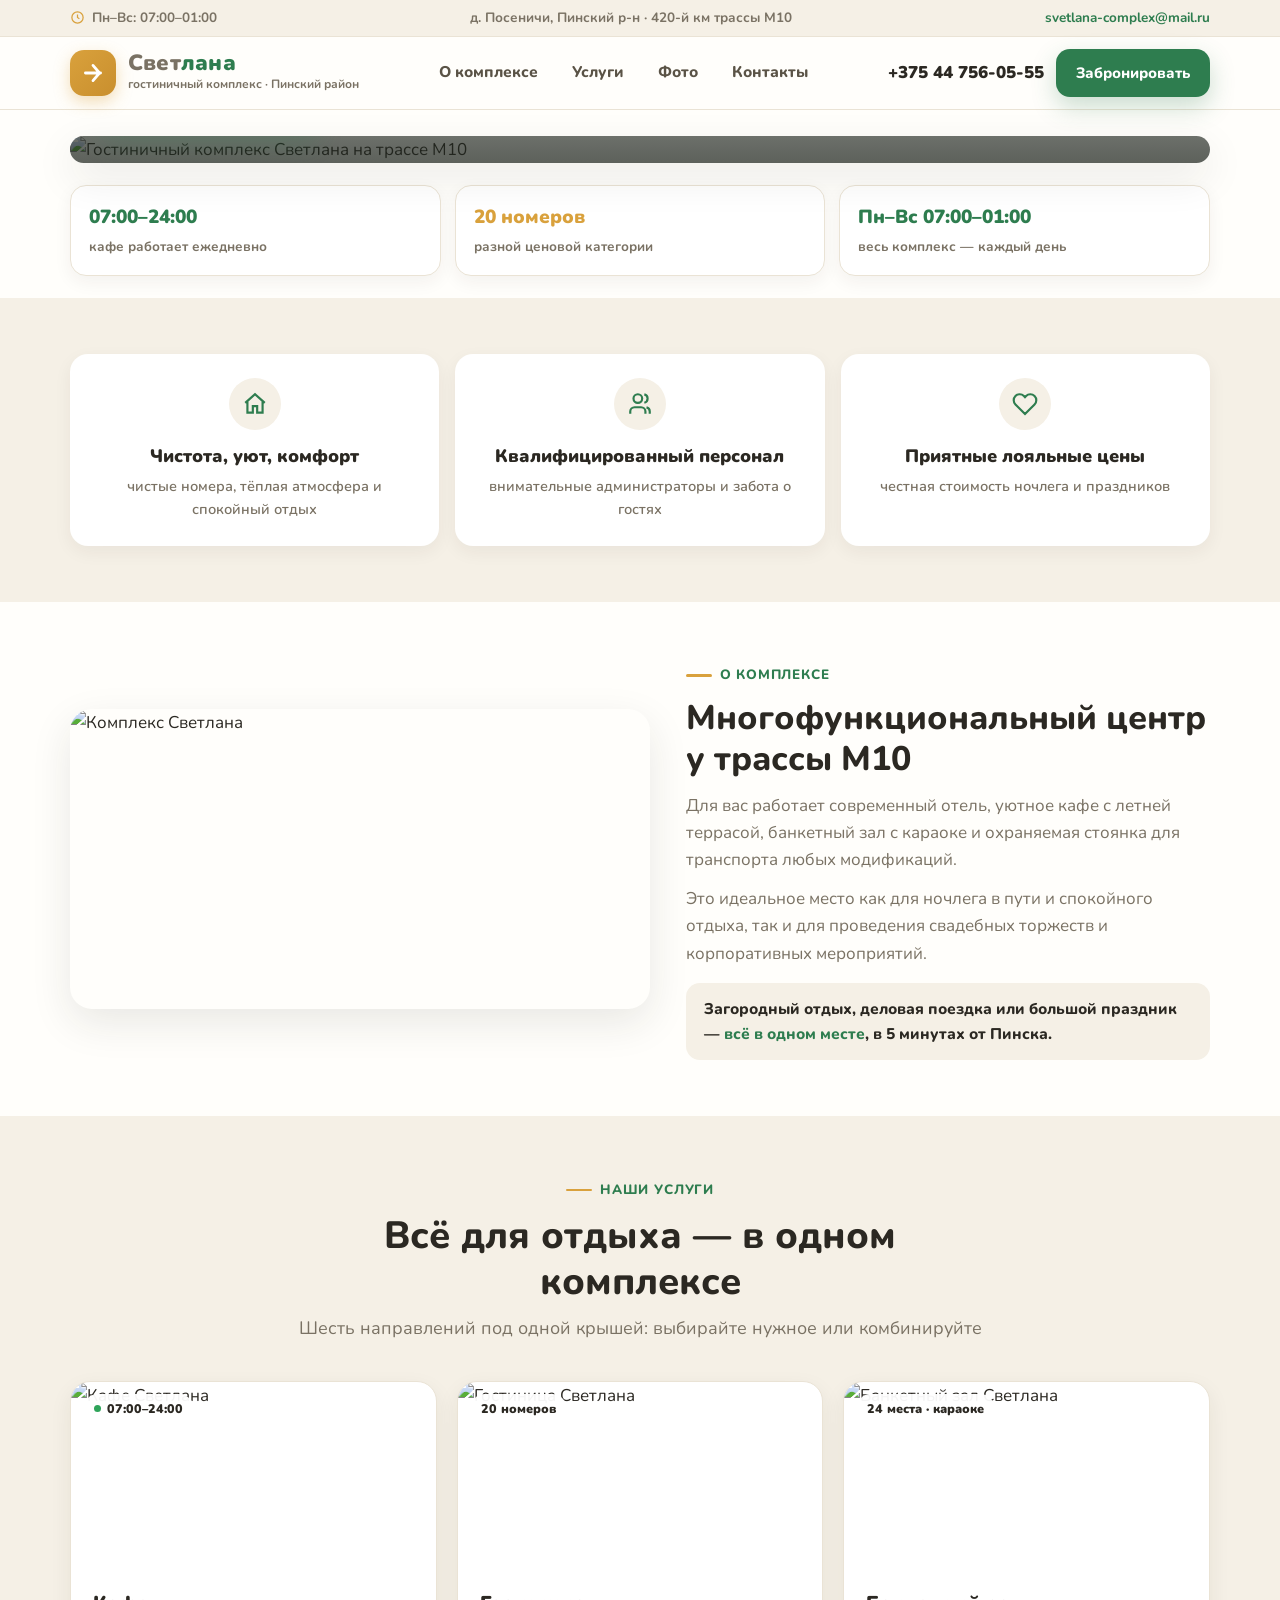
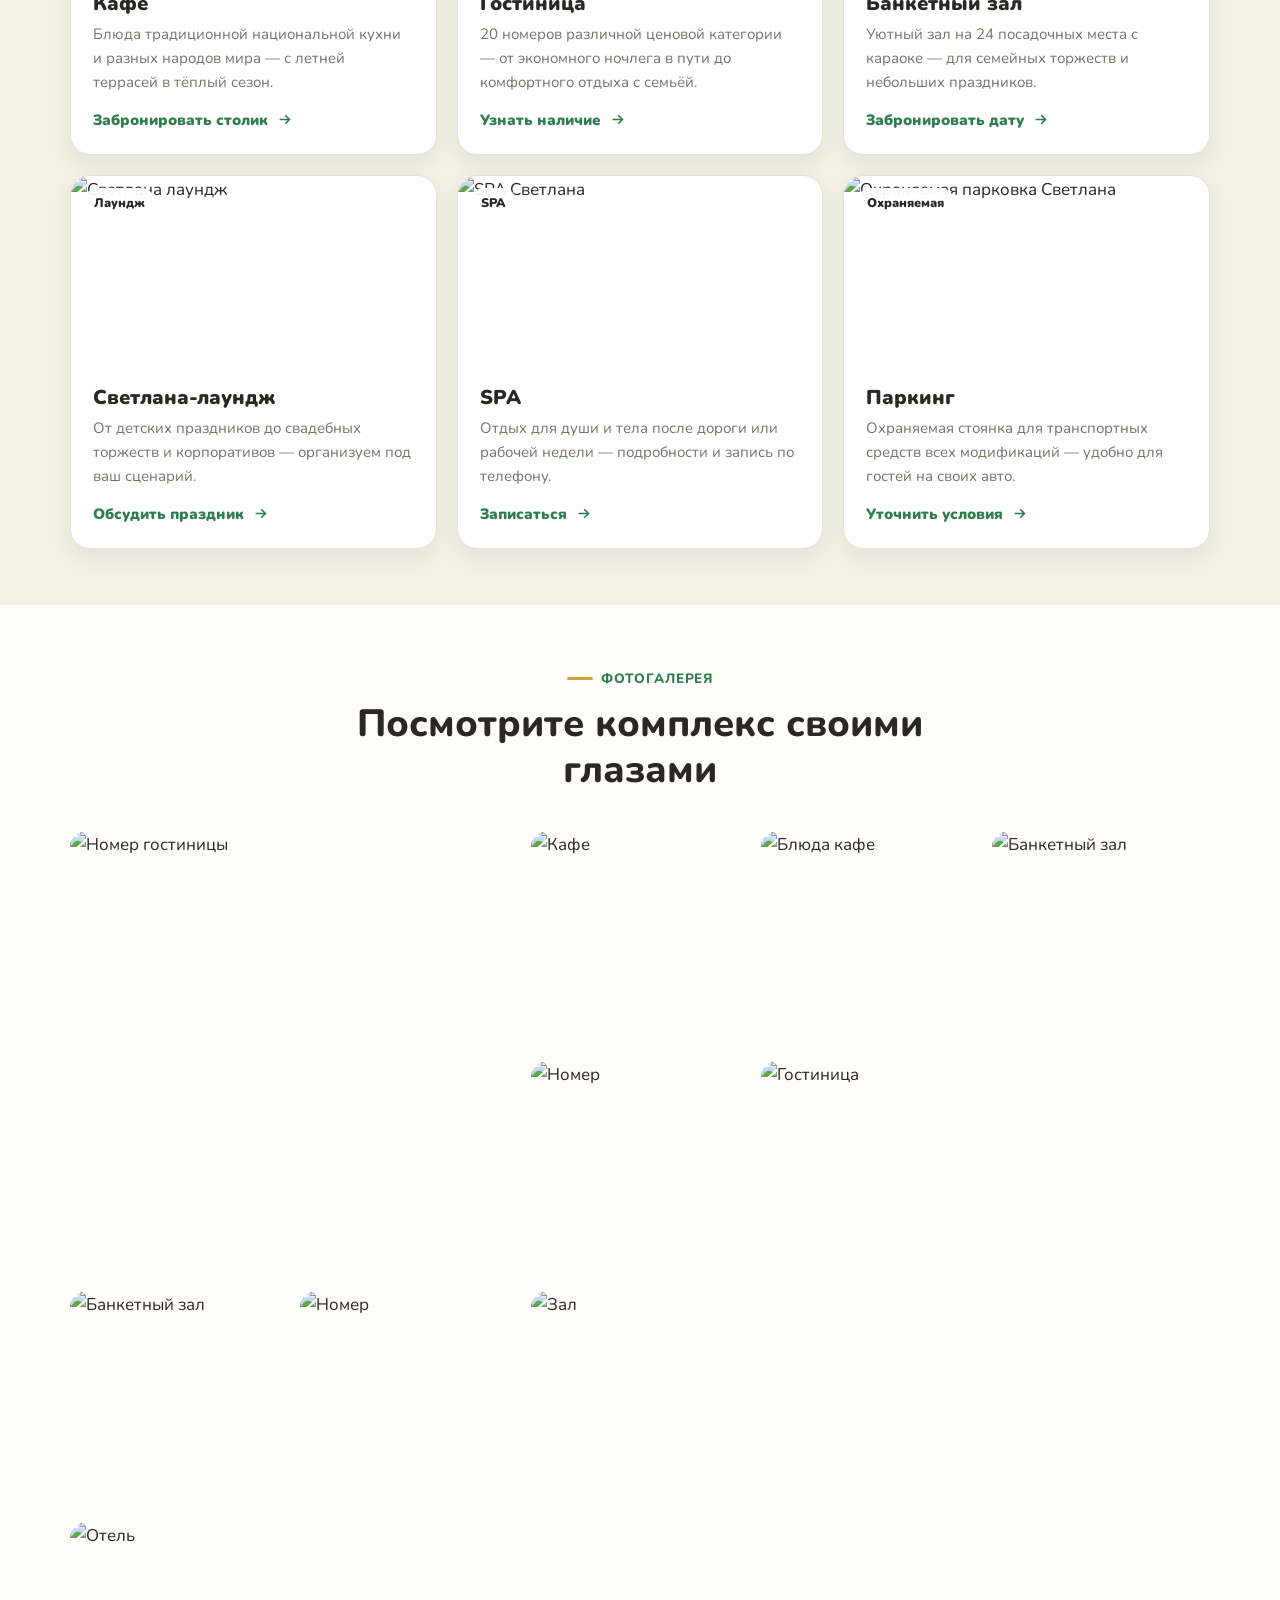
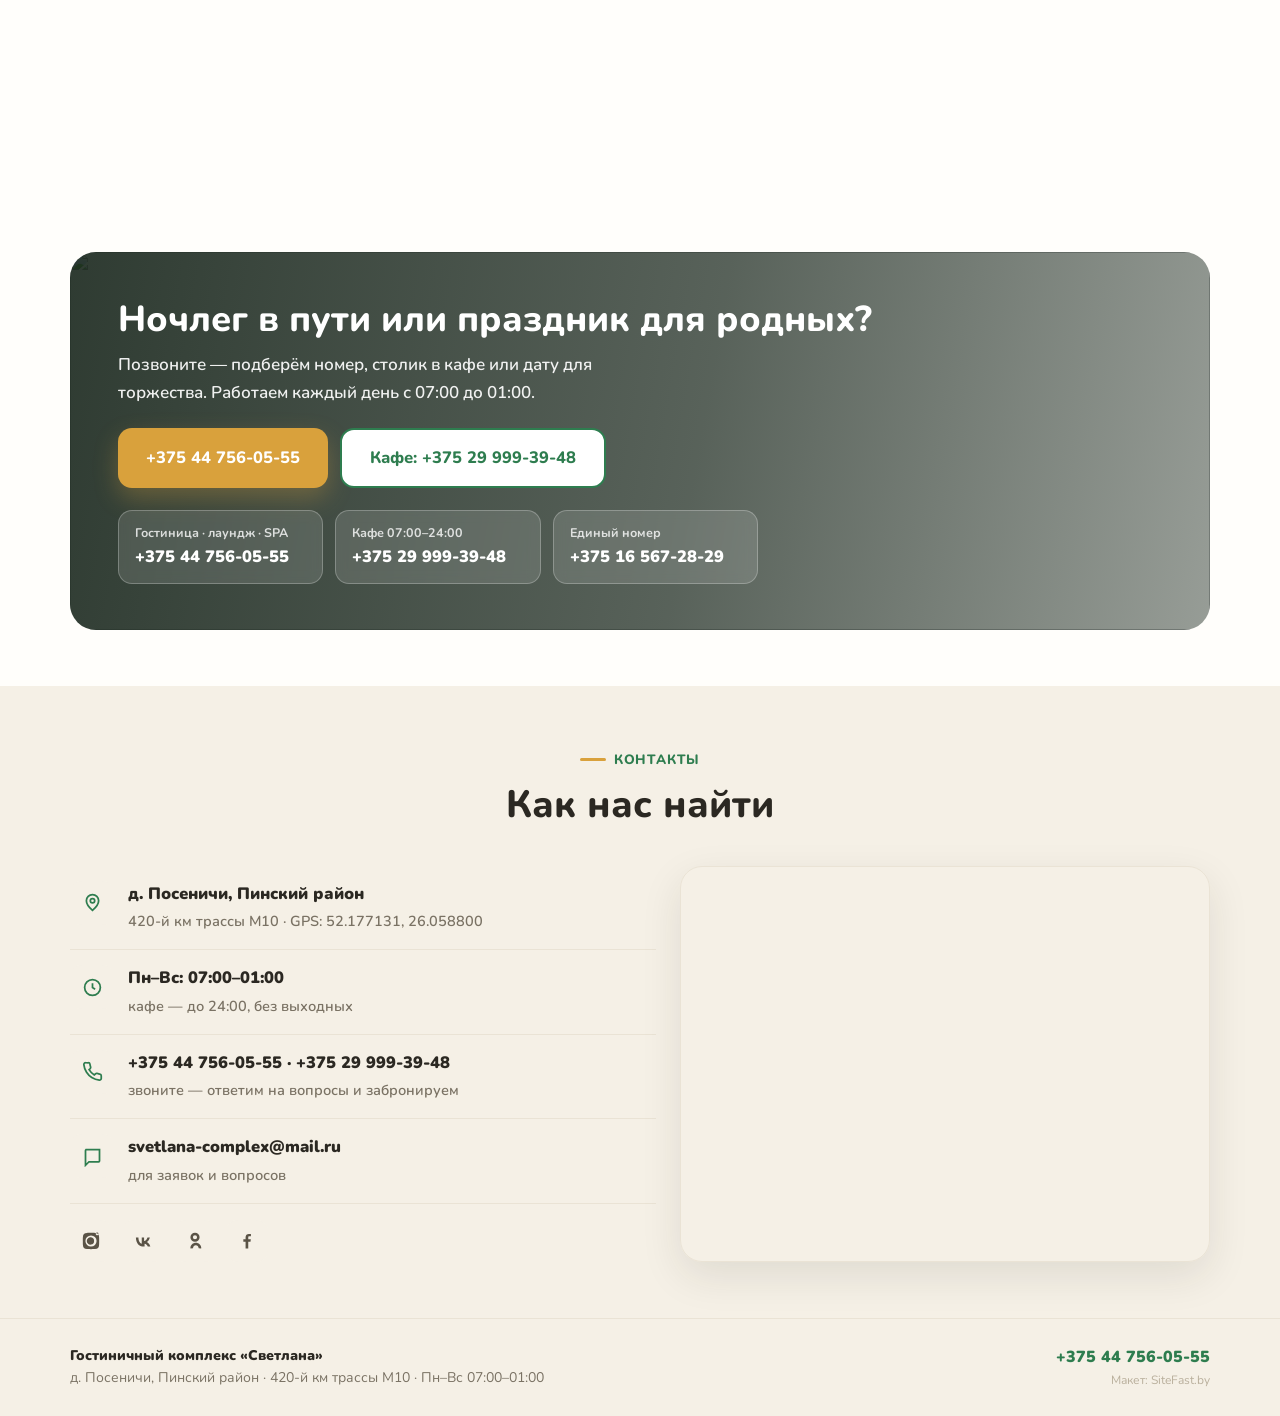
==== commit 71bf0342: "Светлана v4: светлая версия — index.html" ====
--- a/index.html
+++ b/index.html
@@ -3,299 +3,394 @@
 <head>
 <meta charset="UTF-8">
 <meta name="viewport" content="width=device-width, initial-scale=1.0">
-<title>Гостиничный комплекс «Светлана» — отель, кафе, банкетный зал | д. Посеничи, Пинский район</title>
-<meta name="description" content="Гостинично-развлекательный комплекс «Светлана»: современный отель на 20 номеров, кафе с летней террасой, банкетный зал с караоке, охраняемая стоянка, лаундж, SPA. 420-й км трассы М10. Тел +375 44 756-05-55.">
+<title>Гостиничный комплекс «Светлана» — Посеничи, 420 км трассы М10 | отель, кафе, банкетный зал, SPA</title>
+<meta name="description" content="Гостинично-развлекательный комплекс «Светлана» в Пинском районе: отель, кафе с летней террасой 07:00–24:00, банкетный зал с караоке, лаундж, SPA и охраняемая парковка. Бронь: +375 44 756-05-55.">
 <link rel="preconnect" href="https://fonts.googleapis.com">
 <link rel="preconnect" href="https://fonts.gstatic.com" crossorigin>
-<link href="https://fonts.googleapis.com/css2?family=Cormorant+Garamond:ital,wght@0,400;0,500;0,600;0,700;1,400;1,600&family=Manrope:wght@400;500;600;700;800&display=swap" rel="stylesheet">
-<link rel="stylesheet" href="assets/style.css">
+<link href="https://fonts.googleapis.com/css2?family=Nunito:wght@400;600;700;800;900&display=swap" rel="stylesheet">
+<style>
+:root{--bg:#FFFEFB;--tint:#F5F0E6;--card:#FFFFFF;--ink:#2B2822;--mut:#7A7264;--acc:#2E7D4F;--accD:#267247;--gold:#D9A13C;--line:#EAE3D5;--soft:0 14px 40px rgba(43,40,34,.10)}
+*{margin:0;padding:0;box-sizing:border-box}
+html{scroll-behavior:smooth}
+body{font-family:'Nunito',system-ui,sans-serif;background:var(--bg);color:var(--ink);font-size:17px;line-height:1.6;overflow-x:hidden;-webkit-font-smoothing:antialiased}
+a{color:inherit;text-decoration:none}
+img{display:block;max-width:100%}
+::selection{background:var(--acc);color:#fff}
+.wrap{max-width:1180px;margin:0 auto;padding:0 20px}
+h1,h2,h3{line-height:1.2;font-weight:800}
+.kick{display:inline-flex;align-items:center;gap:8px;font-size:13.5px;font-weight:800;letter-spacing:.06em;text-transform:uppercase;color:var(--acc);margin-bottom:12px}
+.kick::before{content:"";width:26px;height:2.5px;background:var(--gold);border-radius:2px}
+.lead{color:var(--mut);font-size:18px}
+.btn{display:inline-flex;align-items:center;justify-content:center;gap:10px;background:var(--acc);color:#fff;font-weight:800;font-size:16.5px;padding:15px 28px;border-radius:14px;border:none;cursor:pointer;transition:.2s;box-shadow:0 10px 24px rgba(46,125,79,.25)}
+.btn:hover{background:var(--accD);transform:translateY(-2px)}
+.btn.w{background:#fff;color:var(--acc);border:2px solid var(--acc);box-shadow:none}
+.btn.w:hover{background:var(--tint)}
+.btn.gold{background:var(--gold);color:#fff;box-shadow:0 10px 24px rgba(217,161,60,.3)}
+/* верхняя полоса */
+.topbar{background:var(--tint);border-bottom:1px solid var(--line);font-size:13.5px;font-weight:700;color:var(--mut)}
+.topbar .wrap{display:flex;justify-content:space-between;align-items:center;gap:14px;padding:7px 20px}
+.topbar a{color:var(--acc)}
+.topbar .hours{display:flex;align-items:center;gap:7px}
+/* шапка */
+header{position:sticky;top:0;z-index:300;background:rgba(255,254,251,.94);backdrop-filter:blur(10px);border-bottom:1px solid var(--line)}
+.hrow{display:flex;align-items:center;justify-content:space-between;gap:16px;padding:12px 20px}
+.logo{display:flex;align-items:center;gap:12px}
+.lmark{width:46px;height:46px;border-radius:14px;background:linear-gradient(135deg,var(--gold),#C98F2E);display:flex;align-items:center;justify-content:center;flex-shrink:0;box-shadow:0 6px 16px rgba(217,161,60,.35)}
+.lmark svg{width:26px;height:26px}
+.logo b{font-size:22px;font-weight:900;letter-spacing:.01em;display:block;line-height:1.1}
+.logo b i{font-style:normal;color:var(--acc)}
+.logo span{font-size:12px;color:var(--mut);font-weight:700}
+nav.main{display:flex;gap:6px}
+nav.main a{font-weight:800;font-size:15.5px;color:#5A5346;padding:10px 14px;border-radius:10px;transition:.15s}
+nav.main a:hover{color:var(--acc);background:var(--tint)}
+.hbtns{display:flex;align-items:center;gap:12px}
+.htel{font-weight:900;font-size:17px;color:var(--ink)}
+.htel:hover{color:var(--acc)}
+.burger{display:none;background:none;border:1.5px solid var(--line);border-radius:10px;padding:9px 10px;cursor:pointer}
+.burger span{display:block;width:20px;height:2px;background:var(--ink);margin:4px 0;border-radius:2px}
+.mnav{display:none;position:fixed;inset:0;z-index:950;background:#FFFEFB;padding:26px;flex-direction:column;gap:4px}
+.mnav.on{display:flex}
+.mnav .mx{position:absolute;top:18px;right:22px;background:none;border:none;font-size:34px;color:var(--mut);cursor:pointer}
+.mnav a{font-size:21px;font-weight:800;padding:13px 4px;border-bottom:1px solid var(--line)}
+.mnav .m-tel{margin-top:auto;background:var(--acc);color:#fff;text-align:center;border-radius:14px;border:none;padding:16px;font-size:18px}
+/* hero */
+.hero{position:relative;padding:26px 0 0}
+.hero .frame{position:relative;border-radius:24px;overflow:hidden;box-shadow:var(--soft)}
+.hero .frame img{width:100%;height:auto}
+.hero .hcard{position:absolute;left:0;right:0;bottom:0;padding:26px 30px 30px;background:linear-gradient(180deg,rgba(43,40,34,0) 0%,rgba(30,36,29,.72) 100%)}
+.hcard .inkick{display:inline-block;background:rgba(255,255,255,.92);color:var(--acc);font-weight:900;font-size:12.5px;letter-spacing:.08em;text-transform:uppercase;padding:6px 12px;border-radius:999px;margin-bottom:12px}
+.hcard h1{color:#fff;font-size:clamp(26px,4.6vw,44px);text-shadow:0 2px 14px rgba(0,0,0,.35)}
+.hcard p{color:rgba(255,255,255,.94);font-size:clamp(14.5px,1.7vw,17.5px);font-weight:600;max-width:760px;text-shadow:0 1px 8px rgba(0,0,0,.4)}
+.hcta{display:flex;flex-wrap:wrap;gap:12px;margin-top:18px}
+.hcta .btn{font-size:15.5px;padding:13px 22px}
+.hfacts{display:grid;grid-template-columns:repeat(3,1fr);gap:14px;margin:22px 0}
+.hf{background:var(--card);border:1px solid var(--line);border-radius:16px;padding:16px 18px;box-shadow:0 6px 18px rgba(43,40,34,.06)}
+.hf b{display:block;font-size:19px;font-weight:900;color:var(--acc)}
+.hf b.gold{color:var(--gold)}
+.hf span{font-size:13.5px;color:var(--mut);font-weight:700}
+/* появление */
+.rv{opacity:1;transform:none;transition:opacity .7s ease,transform .7s ease}
+body.js .rv{opacity:0;transform:translateY(22px)}
+body.js .rv.on{opacity:1;transform:none}
+section{padding:56px 0}
+.shead{text-align:center;max-width:720px;margin:0 auto 38px}
+.shead h2{font-size:clamp(26px,3.6vw,38px)}
+.shead .lead{margin-top:10px}
+/* принципы */
+.tintb{background:var(--tint)}
+.prins{display:grid;grid-template-columns:repeat(3,1fr);gap:16px}
+.prin{background:var(--card);border-radius:18px;padding:24px;text-align:center;box-shadow:0 6px 18px rgba(43,40,34,.06)}
+.prin .ic{width:52px;height:52px;border-radius:50%;background:var(--tint);margin:0 auto 12px;display:flex;align-items:center;justify-content:center}
+.prin .ic svg{width:26px;height:26px;stroke:var(--acc);fill:none;stroke-width:2}
+.prin b{font-size:18px;font-weight:900}
+.prin span{display:block;font-size:14.5px;color:var(--mut);font-weight:600;margin-top:4px}
+/* о комплексе */
+.about{display:grid;grid-template-columns:1.05fr .95fr;gap:36px;align-items:center}
+.about .ph{border-radius:22px;overflow:hidden;box-shadow:var(--soft)}
+.about .ph img{width:100%;height:100%;object-fit:cover;min-height:300px}
+.about h2{font-size:clamp(25px,3.2vw,34px)}
+.about p{color:var(--mut);margin-top:12px}
+.about .note{margin-top:16px;background:var(--tint);border-radius:14px;padding:14px 18px;font-weight:800;font-size:15.5px}
+.about .note em{font-style:normal;color:var(--acc)}
+/* услуги */
+.cards{display:grid;grid-template-columns:repeat(3,1fr);gap:20px}
+.card{background:var(--card);border:1px solid var(--line);border-radius:20px;overflow:hidden;box-shadow:0 8px 22px rgba(43,40,34,.07);transition:.25s;display:flex;flex-direction:column}
+.card:hover{transform:translateY(-6px);box-shadow:0 18px 44px rgba(43,40,34,.13)}
+.card .ph{position:relative;height:190px;overflow:hidden}
+.card .ph img{width:100%;height:100%;object-fit:cover;transition:transform .5s}
+.card:hover .ph img{transform:scale(1.06)}
+.card .badge{position:absolute;top:12px;left:12px;background:rgba(255,255,255,.95);color:var(--ink);font-size:12.5px;font-weight:900;padding:5px 11px;border-radius:999px;display:flex;align-items:center;gap:6px}
+.card .badge .dot{width:7px;height:7px;border-radius:50%;background:#2FA45A;display:inline-block}
+.card .body{padding:20px 22px 22px;display:flex;flex-direction:column;flex:1}
+.card h3{font-size:20px;font-weight:900}
+.card p{color:var(--mut);font-size:15px;margin-top:6px;flex:1}
+.card .go{margin-top:14px;display:flex;align-items:center;gap:8px;font-weight:900;font-size:15px;color:var(--acc)}
+.card .go svg{width:17px;height:17px;stroke:var(--acc);fill:none;stroke-width:2.4;transition:transform .2s}
+.card:hover .go svg{transform:translateX(4px)}
+/* галерея */
+.gal{display:grid;grid-template-columns:repeat(5,1fr);gap:12px}
+.gal a{border-radius:16px;overflow:hidden;position:relative;display:block}
+.gal a:nth-child(1),.gal a:nth-child(6){grid-column:span 2;grid-row:span 2}
+.gal a img{width:100%;height:100%;object-fit:cover;aspect-ratio:1}
+.gal a:hover img{filter:brightness(1.08)}
+/* бронирование */
+.book{position:relative;border-radius:26px;overflow:hidden}
+.book img.bg{position:absolute;inset:0;width:100%;height:100%;object-fit:cover}
+.book .ol{position:absolute;inset:0;background:linear-gradient(100deg,rgba(24,38,28,.9) 0%,rgba(24,38,28,.72) 55%,rgba(24,38,28,.45) 100%)}
+.book .in{position:relative;padding:46px 48px;color:#fff}
+.book h2{font-size:clamp(24px,3.4vw,36px)}
+.book p{color:rgba(255,255,255,.92);margin-top:10px;max-width:540px;font-weight:600}
+.book .bcta{display:flex;flex-wrap:wrap;gap:12px;margin-top:22px}
+.tels{display:grid;grid-template-columns:repeat(3,1fr);gap:12px;margin-top:22px;max-width:640px}
+.telc{background:rgba(255,255,255,.13);border:1px solid rgba(255,255,255,.25);border-radius:14px;padding:12px 16px;backdrop-filter:blur(6px)}
+.telc span{display:block;font-size:12.5px;color:rgba(255,255,255,.8);font-weight:700}
+.telc b{font-size:16.5px;font-weight:900;color:#fff}
+/* контакты и карта */
+.contacts{display:grid;grid-template-columns:1.05fr .95fr;gap:24px;align-items:stretch}
+.mapbox{border-radius:22px;overflow:hidden;border:1px solid var(--line);min-height:380px;box-shadow:var(--soft);position:relative}
+.mapbox iframe{width:100%;height:100%;min-height:380px;border:0}
+.cinfo .row{display:flex;gap:14px;padding:15px 0;border-bottom:1px solid var(--line)}
+.cinfo .row:last-child{border-bottom:none}
+.cinfo .ic{width:44px;height:44px;border-radius:12px;background:var(--tint);display:flex;align-items:center;justify-content:center;flex-shrink:0}
+.cinfo .ic svg{width:21px;height:21px;stroke:var(--acc);fill:none;stroke-width:2}
+.cinfo b{display:block;font-size:16.5px;font-weight:900}
+.cinfo span{font-size:14.5px;color:var(--mut);font-weight:600}
+.socials{display:flex;gap:10px;margin-top:16px}
+.socials a{width:42px;height:42px;border-radius:12px;background:var(--tint);display:flex;align-items:center;justify-content:center;transition:.2s}
+.socials a:hover{background:var(--acc)}
+.socials svg{width:20px;height:20px;fill:#5A5346;transition:.2s}
+.socials a:hover svg{fill:#fff}
+/* футер */
+footer{background:var(--tint);border-top:1px solid var(--line);padding:26px 0;font-size:14px;color:var(--mut)}
+footer .wrap{display:flex;justify-content:space-between;align-items:center;gap:14px;flex-wrap:wrap}
+footer .wm{font-size:12px;color:#B9AF9C}
+/* мобильный */
+@media(max-width:1000px){
+ .cards{grid-template-columns:repeat(2,1fr)}
+ .gal{grid-template-columns:repeat(3,1fr)}
+ .about{grid-template-columns:1fr}
+ .contacts{grid-template-columns:1fr}
+}
+@media(max-width:820px){
+ nav.main,.htel{display:none}
+ .burger{display:block}
+ .prins{grid-template-columns:1fr}
+ .hfacts{grid-template-columns:1fr 1fr}
+ .tels{grid-template-columns:1fr}
+ .book .in{padding:30px 26px}
+ section{padding:44px 0}
+}
+@media(max-width:620px){
+ .cards{grid-template-columns:1fr}
+ .gal{grid-template-columns:repeat(2,1fr)}
+ .gal a:nth-child(1),.gal a:nth-child(6){grid-column:span 2;grid-row:span 2}
+ .topbar .hours{display:none}
+ .hbtns .btn{display:none}
+}
+</style>
 </head>
-<body class="locked">
-<div id="pre"><div class="pre-word"><span>С</span><span>В</span><span>Е</span><span>Т</span><span>Л</span><span>А</span><span>Н</span><span class="gd">А</span></div><div class="pre-bar"><i></i></div><div class="pre-sub">Посеничи · трасса М10</div></div>
-<div class="cur-dot" id="cdot"></div><div class="cur-ring" id="cring"></div>
-<header id="hdr"><div class="hrow">
-<a href="index.html" class="logo"><span class="lg-n">Светлана<i>·</i></span><span class="lg-s">Гостиничный комплекс</span></a>
-<nav class="top"><a href="cafe.html">Кафе</a><a href="hotel.html">Гостиница</a><a href="banquet.html">Банкетный зал</a><a href="parking.html">Паркинг</a><a href="lounge.html">Лаундж</a><a href="spa.html">SPA</a><a href="decor.html">Декор</a><a href="index.html#contacts">Контакты</a></nav>
-<div class="h-tel"><a href="tel:+375447560555">+375 44 756-05-55</a><span>Пн–Вс 07:00–01:00</span></div>
-<button class="burger" id="burger" aria-label="Меню"><span></span><span></span><span></span></button>
-</div></header>
-<div class="mnav" id="mnav"><button class="m-x" id="mclose" aria-label="Закрыть">×</button>
-<a href="cafe.html"><em>01</em>Кафе</a><a href="hotel.html"><em>02</em>Гостиница</a><a href="banquet.html"><em>03</em>Банкетный зал</a><a href="parking.html"><em>04</em>Паркинг</a><a href="lounge.html"><em>05</em>Лаундж</a><a href="spa.html"><em>06</em>SPA</a><a href="decor.html"><em>07</em>Декор</a><a href="index.html#contacts"><em>08</em>Контакты</a>
-<div class="m-tel"><a href="tel:+375447560555">+375 44 756-05-55</a></div></div>
-
-<section class="hero" id="top">
-  <div class="hero-bg"></div><div class="hero-mask"></div>
-  <div class="wrap hero-in">
-    <div class="h-kick kick">Д. Посеничи · Пинский район · 420-й км трассы М10</div>
-    <h1>Гостиничный комплекс <em>«Светлана»</em></h1>
-    <p class="h-sub">Многофункциональный центр: современный отель, уютное кафе с летней террасой, банкетный зал с караоке, охраняемая стоянка.</p>
-    <div class="h-cta">
-      <a href="hotel.html" class="btn btn-gold">Узнать наличие свободных номеров</a>
-      <a href="cafe.html" class="btn btn-out">Забронировать стол</a>
+<body>
+<div class="topbar">
+ <div class="wrap">
+  <div class="hours">
+   <svg width="15" height="15" viewBox="0 0 24 24" fill="none" stroke="#D9A13C" stroke-width="2"><circle cx="12" cy="12" r="9"/><path d="M12 7v5l3 2"/></svg>
+   Пн–Вс: 07:00–01:00
+  </div>
+  <div>д. Посеничи, Пинский р-н · 420-й км трассы М10</div>
+  <a href="mailto:svetlana-complex@mail.ru">svetlana-complex@mail.ru</a>
+ </div>
+</div>
+<header>
+ <div class="wrap hrow">
+  <a href="#top" class="logo" aria-label="Комплекс Светлана">
+   <span class="lmark"><svg viewBox="0 0 24 24" fill="none"><path d="M5 12h14M12 5l6 7-6 7" stroke="#fff" stroke-width="2.6" stroke-linecap="round" stroke-linejoin="round"/></svg></span>
+   <span><b>Свет<i>лана</i></b><span>гостиничный комплекс · Пинский район</span></span>
+  </a>
+  <nav class="main">
+   <a href="#complex">О комплексе</a><a href="#services">Услуги</a><a href="#gallery">Фото</a><a href="#map">Контакты</a>
+  </nav>
+  <div class="hbtns">
+   <a class="htel" href="tel:+375447560555">+375 44 756-05-55</a>
+   <a class="btn" href="tel:+375447560555" style="padding:12px 20px;font-size:15px">Забронировать</a>
+   <button class="burger" id="burger" aria-label="Меню"><span></span><span></span><span></span></button>
+  </div>
+ </div>
+</header>
+<div class="mnav" id="mnav">
+ <button class="mx" id="mx" aria-label="Закрыть">×</button>
+ <a href="#complex">О комплексе</a><a href="#services">Услуги</a><a href="#gallery">Фотогалерея</a><a href="#map">Контакты</a>
+ <a class="m-tel" href="tel:+375447560555">Позвонить: +375 44 756-05-55</a>
+</div>
+<main id="top">
+<section class="hero" style="padding-top:26px">
+ <div class="wrap">
+  <div class="frame">
+   <img src="img/hero.jpg" alt="Гостиничный комплекс Светлана на трассе М10">
+   <div class="hcard">
+    <span class="inkick">Посеничи · 420-й км М10 · Пинский район</span>
+    <h1>Добро пожаловать в комплекс «Светлана»</h1>
+    <p>Современный отель, уютное кафе с летней террасой, банкетный зал с караоке, лаундж и SPA — и охраняемая парковка прямо у трассы.</p>
+    <div class="hcta">
+     <a class="btn" href="tel:+375447560555">Забронировать номер</a>
+     <a class="btn w" href="#services">Посмотреть услуги</a>
     </div>
-  </div>
-  <div class="h-scroll">листайте</div>
-</section>
-<div class="marquee"><div class="mq-t">
-<span>ОТЕЛЬ НА 20 НОМЕРОВ <i>·</i> КАФЕ С ЛЕТНЕЙ ТЕРРАСОЙ <i>·</i> БАНКЕТНЫЙ ЗАЛ С КАРАОКЕ <i>·</i> ОХРАНЯЕМАЯ СТОЯНКА <i>·</i> ЛАУНДЖ <i>·</i> SPA <i>·</i> СВАДЕБНЫЙ ДЕКОР <i>·</i></span>
-<span>ОТЕЛЬ НА 20 НОМЕРОВ <i>·</i> КАФЕ С ЛЕТНЕЙ ТЕРРАСОЙ <i>·</i> БАНКЕТНЫЙ ЗАЛ С КАРАОКЕ <i>·</i> ОХРАНЯЕМАЯ СТОЯНКА <i>·</i> ЛАУНДЖ <i>·</i> SPA <i>·</i> СВАДЕБНЫЙ ДЕКОР <i>·</i></span>
-</div></div>
-
-<section class="sec" id="about"><div class="wrap">
-  <div class="sec2">О комплексе</div>
-  <h2 class="t fx">Добро пожаловать <em>в «Светлану»</em></h2>
-  <p class="lead fx">Для вас работает многофункциональный центр, который включает в себя современный отель, уютное кафе с летней террасой, банкетный зал с караоке, охраняемую стоянку для транспортных средств всех модификаций. Это идеальное место как для ночлега в пути и спокойного отдыха, так и для проведения свадебных торжеств и корпоративных мероприятий.</p>
-  <div class="facts">
-    <div class="fact fx"><div class="f-t">Чистота, уют, комфорт</div><div class="f-v">в каждом номере и зале</div></div>
-    <div class="fact fx d1"><div class="f-t">Квалифицированный персонал</div><div class="f-v">позаботится о вашем вечере</div></div>
-    <div class="fact fx d2"><div class="f-t">Приятные лояльные цены</div><div class="f-v">без переплат на трассе</div></div>
-  </div>
-</div></section>
-
-<section class="sec darker" id="objects"><div class="wrap">
-  <div class="sec2">Семь объектов</div>
-  <h2 class="t fx">Что входит <em>в комплекс</em></h2>
-  <p class="lead fx">У каждого объекта — своя страница с подробностями, часами работы и телефонами.</p>
-  <div class="obj-grid">
-    <a class="obj fx" href="cafe.html"><span class="o-num">01</span><div class="o-ph ph"><div class="ph-cap">Кафе</div><div class="ph-tag">фото: кафе с террасой</div></div><div class="o-body"><div class="o-k">Кухня</div><h3>Кафе</h3><div class="o-d">Блюда традиционной национальной кухни и разных народов мира. Летняя терраса.</div><span class="o-go">Страница кафе →</span></div></a>
-    <a class="obj fx d1" href="hotel.html"><span class="o-num">02</span><div class="o-ph ph"><div class="ph-cap">Гостиница</div><div class="ph-tag">фото: номер отеля</div></div><div class="o-body"><div class="o-k">Ночлег</div><h3>Гостиница</h3><div class="o-d">20 номеров различной ценовой категории — на любой вкус и кошелёк.</div><span class="o-go">Страница отеля →</span></div></a>
-    <a class="obj fx d2" href="banquet.html"><span class="o-num">03</span><div class="o-ph ph"><div class="ph-cap">Банкетный зал</div><div class="ph-tag">фото: банкетный зал</div></div><div class="o-body"><div class="o-k">Торжества</div><h3>Банкетный зал</h3><div class="o-d">Уютный зал на 24 посадочных места с караоке.</div><span class="o-go">Страница зала →</span></div></a>
-    <a class="obj fx" href="parking.html"><span class="o-num">04</span><div class="o-ph ph"><div class="ph-cap">Паркинг</div><div class="ph-tag">фото: охраняемая стоянка</div></div><div class="o-body"><div class="o-k">Авто</div><h3>Паркинг</h3><div class="o-d">Охраняемая стоянка для транспорта всех модификаций и любых габаритов.</div><span class="o-go">Страница паркинга →</span></div></a>
-    <a class="obj fx d1" href="lounge.html"><span class="o-num">05</span><div class="o-ph ph"><div class="ph-cap">Лаундж</div><div class="ph-tag">фото: лаундж</div></div><div class="o-body"><div class="o-k">События</div><h3>Лаундж</h3><div class="o-d">От детских праздников до свадебных торжеств и корпоративов.</div><span class="o-go">Страница лаундж →</span></div></a>
-    <a class="obj fx d2" href="spa.html"><span class="o-num">06</span><div class="o-ph ph"><div class="ph-cap">SPA</div><div class="ph-tag">фото: SPA-зона</div></div><div class="o-body"><div class="o-k">Отдых</div><h3>SPA</h3><div class="o-d">Отдых для тела и души прямо на трассе М10.</div><span class="o-go">Страница SPA →</span></div></a>
-    <a class="obj wide fx" href="decor.html"><span class="o-num">07</span><div class="o-ph ph"><div class="ph-cap">Декор</div><div class="ph-tag">фото: оформление зала</div></div><div class="o-body"><div class="o-k">Оформление</div><h3>Декоративное оформление зала</h3><div class="o-d">Профессиональный свадебный декор создаст вашу сказку — вашу индивидуальную атмосферу.</div><span class="o-go">Страница декора →</span></div></a>
-  </div>
-</div></section>
-
-<section class="sec dark" id="evening"><div class="wrap">
-  <div class="sec2">Вечер в комплексе</div>
-  <h2 class="t fx">Когда темнеет, <em>«Светлана» зажигает огни</em></h2>
-  <p class="lead fx">Комплекс носит имя света — и вечером оправдывает его: окна отеля, вывеска, гирлянда террасы и фонари охраняемой стоянки загораются к ночи.</p>
-  <div class="wow fx" id="wowbox">
-    <div class="wtabs">
-      <button class="wtab on" data-f="all">Вечер целиком</button>
-      <button class="wtab" data-f="hotel">Корпус отеля</button>
-      <button class="wtab" data-f="cafe">Терраса кафе</button>
+   </div>
+  </div>
+  <div class="hfacts">
+   <div class="hf rv"><b>07:00–24:00</b><span>кафе работает ежедневно</span></div>
+   <div class="hf rv"><b class="gold">20 номеров</b><span>разной ценовой категории</span></div>
+   <div class="hf rv"><b>Пн–Вс 07:00–01:00</b><span>весь комплекс — каждый день</span></div>
+  </div>
+ </div>
+</section>
+<section class="tintb" id="complex">
+ <div class="wrap">
+  <div class="prins">
+   <div class="prin rv"><span class="ic"><svg viewBox="0 0 24 24"><path d="M3 11l9-8 9 8M5 10v10h5v-6h4v6h5V10"/></svg></span><b>Чистота, уют, комфорт</b><span>чистые номера, тёплая атмосфера и спокойный отдых</span></div>
+   <div class="prin rv"><span class="ic"><svg viewBox="0 0 24 24"><path d="M17 21v-2a4 4 0 0 0-4-4H7a4 4 0 0 0-4 4v2"/><circle cx="10" cy="7" r="4"/><path d="M21 21v-2a4 4 0 0 0-3-3.87M16 3.13a4 4 0 0 1 0 7.75"/></svg></span><b>Квалифицированный персонал</b><span>внимательные администраторы и забота о гостях</span></div>
+   <div class="prin rv"><span class="ic"><svg viewBox="0 0 24 24"><path d="M20.8 4.6a5.5 5.5 0 0 0-7.8 0L12 5.7l-1-1.1a5.5 5.5 0 0 0-7.8 7.8l8.8 8.8 8.8-8.8a5.5 5.5 0 0 0 0-7.8z"/></svg></span><b>Приятные лояльные цены</b><span>честная стоимость ночлега и праздников</span></div>
+  </div>
+ </div>
+</section>
+<section id="about">
+ <div class="wrap about">
+  <div class="ph rv"><img src="img/mission.jpg" alt="Комплекс Светлана"></div>
+  <div class="rv">
+   <div class="kick">О комплексе</div>
+   <h2>Многофункциональный центр у трассы М10</h2>
+   <p>Для вас работает современный отель, уютное кафе с летней террасой, банкетный зал с караоке и охраняемая стоянка для транспорта любых модификаций.</p>
+   <p>Это идеальное место как для ночлега в пути и спокойного отдыха, так и для проведения свадебных торжеств и корпоративных мероприятий.</p>
+   <div class="note">Загородный отдых, деловая поездка или большой праздник — <em>всё в одном месте</em>, в 5 минутах от Пинска.</div>
+  </div>
+ </div>
+</section>
+<section class="tintb" id="services">
+ <div class="wrap">
+  <div class="shead rv">
+   <div class="kick" style="justify-content:center">Наши услуги</div>
+   <h2>Всё для отдыха — в одном комплексе</h2>
+   <p class="lead">Шесть направлений под одной крышей: выбирайте нужное или комбинируйте</p>
+  </div>
+  <div class="cards">
+   <a class="card rv" href="tel:+375299993948">
+    <div class="ph"><img src="img/cafe.jpg" alt="Кафе Светлана"><span class="badge"><span class="dot"></span>07:00–24:00</span></div>
+    <div class="body"><h3>Кафе</h3><p>Блюда традиционной национальной кухни и разных народов мира — с летней террасей в тёплый сезон.</p>
+     <span class="go">Забронировать столик <svg viewBox="0 0 24 24"><path d="M5 12h14M13 6l6 6-6 6"/></svg></span></div>
+   </a>
+   <a class="card rv" href="tel:+375447560555">
+    <div class="ph"><img src="img/hotel.jpg" alt="Гостиница Светлана"><span class="badge">20 номеров</span></div>
+    <div class="body"><h3>Гостиница</h3><p>20 номеров различной ценовой категории — от экономного ночлега в пути до комфортного отдыха с семьёй.</p>
+     <span class="go">Узнать наличие <svg viewBox="0 0 24 24"><path d="M5 12h14M13 6l6 6-6 6"/></svg></span></div>
+   </a>
+   <a class="card rv" href="tel:+375447560555">
+    <div class="ph"><img src="img/hall.jpg" alt="Банкетный зал Светлана"><span class="badge">24 места · караоке</span></div>
+    <div class="body"><h3>Банкетный зал</h3><p>Уютный зал на 24 посадочных места с караоке — для семейных торжеств и небольших праздников.</p>
+     <span class="go">Забронировать дату <svg viewBox="0 0 24 24"><path d="M5 12h14M13 6l6 6-6 6"/></svg></span></div>
+   </a>
+   <a class="card rv" href="tel:+375447560555">
+    <div class="ph"><img src="img/lounge.jpg" alt="Светлана лаундж"><span class="badge">Лаундж</span></div>
+    <div class="body"><h3>Светлана-лаундж</h3><p>От детских праздников до свадебных торжеств и корпоративов — организуем под ваш сценарий.</p>
+     <span class="go">Обсудить праздник <svg viewBox="0 0 24 24"><path d="M5 12h14M13 6l6 6-6 6"/></svg></span></div>
+   </a>
+   <a class="card rv" href="tel:+375447560555">
+    <div class="ph"><img src="img/spa.jpg" alt="SPA Светлана"><span class="badge">SPA</span></div>
+    <div class="body"><h3>SPA</h3><p>Отдых для души и тела после дороги или рабочей недели — подробности и запись по телефону.</p>
+     <span class="go">Записаться <svg viewBox="0 0 24 24"><path d="M5 12h14M13 6l6 6-6 6"/></svg></span></div>
+   </a>
+   <a class="card rv" href="tel:+375165672829">
+    <div class="ph"><img src="img/parking.jpg" alt="Охраняемая парковка Светлана"><span class="badge">Охраняемая</span></div>
+    <div class="body"><h3>Паркинг</h3><p>Охраняемая стоянка для транспортных средств всех модификаций — удобно для гостей на своих авто.</p>
+     <span class="go">Уточнить условия <svg viewBox="0 0 24 24"><path d="M5 12h14M13 6l6 6-6 6"/></svg></span></div>
+   </a>
+  </div>
+ </div>
+</section>
+<section id="gallery">
+ <div class="wrap">
+  <div class="shead rv">
+   <div class="kick" style="justify-content:center">Фотогалерея</div>
+   <h2>Посмотрите комплекс своими глазами</h2>
+  </div>
+  <div class="gal rv">
+   <a href="img/hotel.jpg" target="_blank" rel="noopener"><img src="img/g1.jpg" alt="Номер гостиницы"></a>
+   <a href="img/cafe.jpg" target="_blank" rel="noopener"><img src="img/g5.jpg" alt="Кафе"></a>
+   <a href="img/cafe.jpg" target="_blank" rel="noopener"><img src="img/g6.jpg" alt="Блюда кафе"></a>
+   <a href="img/hall.jpg" target="_blank" rel="noopener"><img src="img/g2.jpg" alt="Банкетный зал"></a>
+   <a href="img/hotel.jpg" target="_blank" rel="noopener"><img src="img/g3.jpg" alt="Номер"></a>
+   <a href="img/hotel.jpg" target="_blank" rel="noopener"><img src="img/g4.jpg" alt="Гостиница"></a>
+   <a href="img/hall.jpg" target="_blank" rel="noopener"><img src="img/g7.jpg" alt="Банкетный зал"></a>
+   <a href="img/hotel.jpg" target="_blank" rel="noopener"><img src="img/g9.jpg" alt="Номер"></a>
+   <a href="img/hall.jpg" target="_blank" rel="noopener"><img src="img/g8.jpg" alt="Зал"></a>
+   <a href="img/hotel.jpg" target="_blank" rel="noopener"><img src="img/g10.jpg" alt="Отель"></a>
+  </div>
+ </div>
+</section>
+<section id="booking">
+ <div class="wrap">
+  <div class="book rv">
+   <img class="bg" src="img/lounge.jpg" alt="">
+   <div class="ol"></div>
+   <div class="in">
+    <h2>Ночлег в пути или праздник для родных?</h2>
+    <p>Позвоните — подберём номер, столик в кафе или дату для торжества. Работаем каждый день с 07:00 до 01:00.</p>
+    <div class="bcta">
+     <a class="btn gold" href="tel:+375447560555">+375 44 756-05-55</a>
+     <a class="btn w" href="tel:+375299993948">Кафе: +375 29 999-39-48</a>
     </div>
-    <svg viewBox="0 0 900 430" role="img" aria-label="Комплекс загорается к вечеру: окна, вывеска, гирлянда террасы, фонари парковки">
-      <defs>
-        <radialGradient id="gSign" cx="50%" cy="50%" r="60%"><stop offset="0%" stop-color="#E3C88F" stop-opacity=".55"/><stop offset="100%" stop-color="#E3C88F" stop-opacity="0"/></radialGradient>
-        <radialGradient id="gTerra" cx="50%" cy="50%" r="55%"><stop offset="0%" stop-color="#E3C88F" stop-opacity=".4"/><stop offset="100%" stop-color="#E3C88F" stop-opacity="0"/></radialGradient>
-        <radialGradient id="gLamp" cx="50%" cy="0%" r="80%"><stop offset="0%" stop-color="#E3C88F" stop-opacity=".45"/><stop offset="100%" stop-color="#E3C88F" stop-opacity="0"/></radialGradient>
-      </defs>
-      <rect width="900" height="430" fill="#0E1F15"/>
-      <rect id="skyBase" width="900" height="430" fill="#1A3A52" opacity=".35"/>
-      <rect id="skyDim" width="900" height="430" fill="#081510" opacity="0"/>
-      <g id="starsG"></g>
-      <rect x="0" y="330" width="900" height="100" fill="#0B1912"/>
-      <rect x="0" y="328" width="900" height="2" fill="#1E362A"/>
-      <!-- корпус отеля -->
-      <g>
-        <rect x="132" y="130" width="196" height="200" rx="3" fill="#16281D"/>
-        <rect x="126" y="124" width="208" height="10" rx="2" fill="#1E362A"/>
-        <rect x="122" y="118" width="6" height="212" fill="#1E362A"/>
-        <rect x="238" y="118" width="6" height="212" fill="#1E362A"/>
-      </g>
-      <!-- корпус кафе -->
-      <g>
-        <rect x="544" y="150" width="164" height="180" rx="3" fill="#16281D"/>
-        <rect x="538" y="144" width="176" height="10" rx="2" fill="#1E362A"/>
-        <rect x="534" y="138" width="6" height="192" fill="#1E362A"/>
-      </g>
-      <!-- терраса кафе -->
-      <g id="terraStr">
-        <path d="M520 312 h212 M540 312 l-8 -34 M704 312 l8 -34 M532 278 h180" stroke="#1E362A" stroke-width="3" fill="none"/>
-        <rect x="524" y="306" width="204" height="4" fill="#1E362A"/>
-      </g>
-      <!-- вывеска СВЕТЛАНА -->
-      <ellipse id="signGlow" cx="146" cy="96" rx="150" ry="34" fill="url(#gSign)" opacity="0"/>
-      <text x="56" y="106" font-family="Cormorant Garamond, Georgia, serif" font-size="34" font-weight="700" fill="#E3C88F" letter-spacing="6" opacity=".85">СВЕТЛАНА</text>
-      <g id="signG"></g>
-      <!-- окна -->
-      <g id="winG"></g>
-      <!-- гирлянда террасы -->
-      <ellipse id="terraGlow" cx="626" cy="270" rx="130" ry="60" fill="url(#gTerra)" opacity="0"/>
-      <path id="garWire" d="M530 276 q98 26 196 0" stroke="#1E362A" stroke-width="2" fill="none"/>
-      <g id="terraG"></g>
-      <!-- парковка: машины -->
-      <g fill="#122518">
-        <path d="M60 372 q6 -14 20 -14 h56 q10 0 12 10 l2 4 h8 v14 h-98 z"/><circle cx="86" cy="388" r="6" fill="#0B1912"/><circle cx="140" cy="388" r="6" fill="#0B1912"/>
-        <path d="M760 372 q6 -14 20 -14 h60 q10 0 12 10 l2 4 h8 v14 h-102 z"/><circle cx="788" cy="388" r="6" fill="#0B1912"/><circle cx="846" cy="388" r="6" fill="#0B1912"/>
-      </g>
-      <!-- фонари + маячок -->
-      <g id="lampG" opacity="0">
-        <rect x="402" y="250" width="4" height="80" fill="#1E362A"/><ellipse cx="404" cy="252" rx="10" ry="6" fill="#E3C88F" opacity=".9"/><ellipse cx="404" cy="316" rx="58" ry="34" fill="url(#gLamp)"/>
-        <rect x="862" y="250" width="4" height="80" fill="#1E362A"/><ellipse cx="864" cy="252" rx="10" ry="6" fill="#E3C88F" opacity=".9"/><ellipse cx="864" cy="316" rx="58" ry="34" fill="url(#gLamp)"/>
-      </g>
-      <g id="beaconG" opacity="0"><rect x="726" y="86" width="6" height="10" rx="2" fill="#C2A265"/><circle cx="729" cy="84" r="4" fill="#E3C88F"/></g>
-      <!-- счётчики -->
-      <text x="60" y="386" font-size="11" fill="#9AA79C" letter-spacing="3" font-family="Manrope" font-weight="700">ОКНА ГОРИТ</text>
-      <text id="wWin" x="56" y="414" font-size="34" fill="#F6F1E7" font-family="Cormorant Garamond" font-weight="700">0 / 23</text>
-      <text x="240" y="386" font-size="11" fill="#9AA79C" letter-spacing="3" font-family="Manrope" font-weight="700">ЗАЖЖЕНО</text>
-      <text id="wLit" x="236" y="414" font-size="34" fill="#E3C88F" font-family="Cormorant Garamond" font-weight="700">0%</text>
-      <text id="wLabel" x="470" y="414" font-size="14" fill="#E3C88F" font-family="Manrope" font-weight="700" letter-spacing="2">ОКНА ЗАЖИГАЮТСЯ</text>
-      <text id="wStamp" x="880" y="414" font-size="12" fill="#E3C88F" text-anchor="end" letter-spacing="2.5" font-family="Manrope" font-weight="700" opacity="0">ДОБРО ПОЖАЛОВАТЬ · СВЕТЛАНА · ПОСЕНИЧИ · М10</text>
-    </svg>
-    <div class="wow-cap"><span>СУМЕРКИ → ОКНА → ВЫВЕСКА → ГИРЛЯНДА И ФОНАРИ</span><b>комплекс к вечеру</b></div>
-  </div>
-</div></section>
-
-<section class="sec darker" id="contacts"><div class="wrap">
-  <div class="sec2">Контакты</div>
-  <h2 class="t fx">Будем рады видеть вас <em>в «Светлане»</em></h2>
-  <div class="split" style="margin-top:44px;align-items:start">
-    <div class="fx">
-      <div class="cline"><div class="cl">Адрес</div><div class="cv">Республика Беларусь, д. Посеничи,<br>Пинский р-н, Брестская обл., 420-й км трассы М10<small>GPS: N 52.177131, E 26.058800</small></div></div>
-      <div class="cline"><div class="cl">Телефоны</div><div class="cv"><a href="tel:+375447560555">+375 44 756-05-55</a><small>гостиница, лаундж, SPA</small><a href="tel:+375299993948" style="display:inline-block;margin-top:10px">+375 29 999-39-48</a><small>кафе, 07:00–24:00</small><a href="tel:+375165672829" style="display:inline-block;margin-top:10px">+375 165 67-28-29</a></div></div>
-      <div class="cline"><div class="cl">E-mail</div><div class="cv"><a href="mailto:svetlana-complex@mail.ru">svetlana-complex@mail.ru</a></div></div>
-      <div class="cline"><div class="cl">Часы</div><div class="cv">Пн–Вс 07:00–01:00<small>кафе: 07:00–24:00</small></div></div>
-      <div class="socials">
-        <a href="#" aria-label="Facebook"><svg width="18" height="18" viewBox="0 0 24 24" fill="currentColor"><path d="M14 8h3V5h-3a4 4 0 0 0-4 4v2H7v3h3v7h3v-7h3l1-3h-4V9a1 1 0 0 1 1-1z"/></svg></a>
-        <a href="#" aria-label="Instagram"><svg width="18" height="18" viewBox="0 0 24 24" fill="none" stroke="currentColor" stroke-width="1.8"><rect x="3.5" y="3.5" width="17" height="17" rx="4.5"/><circle cx="12" cy="12" r="4"/><circle cx="17.3" cy="6.7" r="1.2" fill="currentColor" stroke="none"/></svg></a>
-        <a href="#" aria-label="Одноклассники"><svg width="18" height="18" viewBox="0 0 24 24" fill="currentColor"><path d="M12 3a4.5 4.5 0 1 0 0 9 4.5 4.5 0 0 0 0-9zm0 2.6a1.9 1.9 0 1 1 0 3.8 1.9 1.9 0 0 1 0-3.8zM6 13.7l2 2a5.5 5.5 0 0 0 8 0l2-2-1.4-1.4-2 2a3.5 3.5 0 0 1-5.2 0l-2-2z"/></svg></a>
-        <a href="#" aria-label="ВКонтакте"><svg width="18" height="18" viewBox="0 0 24 24" fill="currentColor"><path d="M12.8 16.9c-5.2 0-8.6-3.7-8.8-9.6h2.7c.1 4.4 2.2 6.3 3.7 6.7V7.3h2.6v3.9c1.5-.2 3-1.8 3.6-3.9h2.6c-.4 2.4-2 4-3.1 4.7 1.1.5 2.9 2 3.6 4.9h-2.9c-.5-1.7-1.9-3-3.8-3.2v3.2z"/></svg></a>
-        <a href="#" aria-label="Яндекс"><svg width="18" height="18" viewBox="0 0 24 24" fill="currentColor"><path d="M13.6 3h-2.9c-.2 3.4-1.9 5.6-4.2 6.6v2.5h2.5v6.1c0 1.6 1.1 2.8 3 2.8 2 0 2.8-.9 2.8-.9v-2s-.5.5-1.4.5c-.8 0-1.1-.5-1.1-1.4v-5.1h2.9v-2.5h-2.9V3z"/></svg></a>
-      </div>
-      <div class="disclaimer"><svg width="18" height="18" viewBox="0 0 24 24" fill="none" stroke="currentColor" stroke-width="1.7"><path d="M12 3 L21 20 H3 z M12 10 v5 M12 18 v.5"/></svg><span>Внимание! На всей территории гостиничного комплекса «Светлана» ведётся видеонаблюдение с аудиофиксацией.</span></div>
+    <div class="tels">
+     <div class="telc"><span>Гостиница · лаундж · SPA</span><b>+375 44 756-05-55</b></div>
+     <div class="telc"><span>Кафе 07:00–24:00</span><b>+375 29 999-39-48</b></div>
+     <div class="telc"><span>Единый номер</span><b>+375 16 567-28-29</b></div>
     </div>
-    <div class="fx d1">
-      <div class="form-card">
-        <h3>Обратный звонок</h3>
-        <p>Оставьте имя и телефон — перезвоним и подскажем по номерам, столикам и торжествам.</p>
-        <form id="callForm" novalidate>
-          <div style="margin-bottom:16px"><label for="cf-name">Ваше имя</label><input id="cf-name" placeholder="Имя"></div>
-          <div style="margin-bottom:22px"><label for="cf-tel">Телефон</label><input id="cf-tel" placeholder="+375 __ ___-__-__"></div>
-          <button class="btn btn-gold" type="submit" style="width:100%">Перезвоните мне</button>
-          <div class="okmsg" id="callOk" style="margin-top:16px">Спасибо! Мы перезвоним вам в ближайшее время.</div>
-        </form>
-      </div>
+   </div>
+  </div>
+ </div>
+</section>
+<section class="tintb" id="map">
+ <div class="wrap">
+  <div class="shead rv">
+   <div class="kick" style="justify-content:center">Контакты</div>
+   <h2>Как нас найти</h2>
+  </div>
+  <div class="contacts">
+   <div class="cinfo rv">
+    <div class="row"><span class="ic"><svg viewBox="0 0 24 24"><path d="M12 21s-7-6-7-11a7 7 0 0 1 14 0c0 5-7 11-7 11z"/><circle cx="12" cy="10" r="2.5"/></svg></span>
+     <div><b>д. Посеничи, Пинский район</b><span>420-й км трассы М10 · GPS: 52.177131, 26.058800</span></div></div>
+    <div class="row"><span class="ic"><svg viewBox="0 0 24 24"><circle cx="12" cy="12" r="9"/><path d="M12 7v5l3 2"/></svg></span>
+     <div><b>Пн–Вс: 07:00–01:00</b><span>кафе — до 24:00, без выходных</span></div></div>
+    <div class="row"><span class="ic"><svg viewBox="0 0 24 24"><path d="M22 16.9v3a2 2 0 0 1-2.2 2 19.8 19.8 0 0 1-8.6-3 19.5 19.5 0 0 1-6-6A19.8 19.8 0 0 1 2.1 4.2 2 2 0 0 1 4.1 2h3a2 2 0 0 1 2 1.7c.1 1 .4 2 .7 2.8a2 2 0 0 1-.4 2.1L8.1 9.9a16 16 0 0 0 6 6l1.3-1.3a2 2 0 0 1 2.1-.4c.9.3 1.9.6 2.8.7a2 2 0 0 1 1.7 2z"/></svg></span>
+     <div><b><a href="tel:+375447560555">+375 44 756-05-55</a> · <a href="tel:+375299993948">+375 29 999-39-48</a></b><span>звоните — ответим на вопросы и забронируем</span></div></div>
+    <div class="row"><span class="ic"><svg viewBox="0 0 24 24"><path d="M4 4h16v13a1 1 0 0 1-1 1H8l-4 4V5a1 1 0 0 1 1-1z"/></svg></span>
+     <div><b><a href="mailto:svetlana-complex@mail.ru">svetlana-complex@mail.ru</a></b><span>для заявок и вопросов</span></div></div>
+    <div class="socials">
+     <a href="https://instagram.com/banya_pinsk_svetlana" target="_blank" rel="noopener" aria-label="Instagram"><svg viewBox="0 0 24 24"><path d="M12 2.2c3.2 0 3.6 0 4.8.1 3.3.1 4.8 1.7 4.9 4.9.1 1.3.1 1.6.1 4.8s0 3.6-.1 4.8c-.1 3.2-1.6 4.8-4.9 4.9-1.2.1-1.6.1-4.8.1s-3.6 0-4.8-.1c-3.3-.1-4.8-1.7-4.9-4.9C2.2 15.6 2.2 15.2 2.2 12s0-3.6.1-4.8C2.4 4 3.9 2.4 7.2 2.3 8.4 2.2 8.8 2.2 12 2.2zm0 3.1a6.7 6.7 0 1 0 0 13.4 6.7 6.7 0 0 0 0-13.4zm0 11a4.4 4.4 0 1 1 0-8.7 4.4 4.4 0 0 1 0 8.7zm6.9-11.3a1.6 1.6 0 1 0 0-3.1 1.6 1.6 0 0 0 0 3.1z"/></svg></a>
+     <a href="https://vk.com/svetlanalounge" target="_blank" rel="noopener" aria-label="ВКонтакте"><svg viewBox="0 0 24 24"><path d="M13 18.7c-6 0-9.4-4.1-9.5-10.9h3c.1 5 2.3 7.1 4 7.5V7.8h2.8v4.3c1.7-.2 3.5-2.2 4.1-4.3h2.8c-.5 2.7-2.4 4.7-3.7 5.5 1.3.6 3.5 2.4 4.3 5.4h-3.1c-.5-1.8-1.9-3.2-3.8-3.4v3.4H13v.2z"/></svg></a>
+     <a href="https://ok.ru/profile/571851712323" target="_blank" rel="noopener" aria-label="Одноклассники"><svg viewBox="0 0 24 24"><path d="M12 2a5.5 5.5 0 1 1 0 11 5.5 5.5 0 0 1 0-11zm0 3a2.5 2.5 0 1 0 0 5 2.5 2.5 0 0 0 0-5zm-1 9h2c3.5 0 6.3 2.6 6.5 6l-.1.9-3-.1c-.2-2.3-1.6-3.7-3.4-3.7s-3.2 1.4-3.4 3.7l-3 .1-.1-.9c.2-3.4 3-6 6.5-6z"/></svg></a>
+     <a href="https://www.facebook.com/profile.php?id=100087731838714" target="_blank" rel="noopener" aria-label="Facebook"><svg viewBox="0 0 24 24"><path d="M13.5 21v-8h2.7l.4-3.1h-3.1V7.9c0-.9.2-1.5 1.5-1.5h1.7V3.6c-.3 0-1.3-.1-2.4-.1-2.4 0-4 1.4-4 4.1v2.3H7.6V13h2.7v8h3.2z"/></svg></a>
     </div>
-  </div>
-</div></section>
-
-<footer><div class="wrap">
-<div class="ft-grid">
-  <div><div class="ft-logo">Светлана<i>·</i></div><div class="ft-tag">Гостинично-развлекательный комплекс</div></div>
-  <div class="ft-r"><a class="ft-t" href="tel:+375447560555">+375 44 756-05-55</a><a href="mailto:svetlana-complex@mail.ru">svetlana-complex@mail.ru</a></div>
-</div>
-<div class="ft-nav"><a href="cafe.html">Кафе</a><a href="hotel.html">Гостиница</a><a href="banquet.html">Банкетный зал</a><a href="parking.html">Паркинг</a><a href="lounge.html">Лаундж</a><a href="spa.html">SPA</a><a href="decor.html">Декор</a><a href="index.html#contacts">Контакты</a></div>
-<div class="wm-line"><span>© Гостиничный комплекс «Светлана» · д. Посеничи, Пинский р-н, Брестская обл., 420-й км трассы М10</span><span>Макет подготовлен SiteFast.by</span></div>
-</div></footer>
-<script src="assets/main.js"></script>
-<script>document.body.classList.add("js");</script>
+   </div>
+   <div class="mapbox rv">
+    <iframe src="https://yandex.by/map-widget/v1/?ll=26.0588%2C52.1771&z=13&pt=26.0588,52.1771,pm2gnm" title="Карта: комплекс Светлана, Посеничи" loading="lazy"></iframe>
+   </div>
+  </div>
+ </div>
+</section>
+</main>
+<footer>
+ <div class="wrap">
+  <div>
+   <b style="color:var(--ink);font-weight:900">Гостиничный комплекс «Светлана»</b>
+   <div>д. Посеничи, Пинский район · 420-й км трассы М10 · Пн–Вс 07:00–01:00</div>
+  </div>
+  <div style="text-align:right">
+   <a href="tel:+375447560555" style="color:var(--acc);font-weight:900;font-size:16px">+375 44 756-05-55</a>
+   <div class="wm">Макет: SiteFast.by</div>
+  </div>
+ </div>
+</footer>
 <script>
-/* ВАУ: комплекс загорается к вечеру */
+document.body.classList.add('js');
+/* reveal */
 (function(){
-  var box=document.getElementById('wowbox'); if(!box) return;
-  var g=function(id){return document.getElementById(id)};
-  var winG=g('winG'), signG=g('signG'), skyG=g('skyG'), terraG=g('terraG'), parkG=g('parkG'),
-      wWin=g('wWin'), wLit=g('wLit'), wLabel=g('wLabel'), wStamp=g('wStamp'),
-      skyDim=g('skyDim'), starsG=g('starsG'), lampG=g('lampG'), beaconG=g('beaconG');
-  /* окна отеля и кафе */
-  var WINS=[];
-  (function(){
-    var id=0;
-    for(var f=0;f<3;f++)for(var w=0;w<5;w++)WINS.push({x:150+w*34,y:150+f*40,grp:'hotel',id:id++});
-    for(var f=0;f<2;f++)for(var w=0;w<4;w++)WINS.push({x:560+w*32,y:170+f*40,grp:'cafe',id:id++});
-  })();
-  var sign=[83,104,125,146,167,188,209]; /* буквы СВЕТЛАНА (7) x-позиции */
-  var stars=[]; for(var i=0;i<26;i++)stars.push({x:(i*137)%880+10,y:(i*53)%150+14,r:i%3===0?1.6:1});
-  var gar=[]; for(var i=0;i<11;i++)gar.push(574+i*22);
-  function build(){
-    var wh='',sh='',th='',ph='',st='';
-    for(var i=0;i<WINS.length;i++){
-      var w=WINS[i];
-      wh+='<rect id="wn_'+w.id+'" x="'+w.x+'" y="'+w.y+'" width="22" height="26" rx="2" fill="#26332B"/>';
-    }
-    for(var s=0;s<sign.length;s++) sh+='<circle id="sg_'+s+'" cx="'+sign[s]+'" cy="96" r="0" fill="#E3C88F" opacity="0"/>';
-    for(var j=0;j<gar.length;j++) th+='<circle id="ga_'+j+'" cx="'+gar[j]+'" cy="'+(236+Math.sin(j*.8)*6)+'" r="0" fill="#E3C88F" opacity="0"/>';
-    for(var k=0;k<stars.length;k++) st+='<circle id="st_'+k+'" cx="'+stars[k].x+'" cy="'+stars[k].y+'" r="'+stars[k].r+'" fill="#C9D6CC" opacity="0"/>';
-    winG.innerHTML=wh; signG.innerHTML=sh; terraG.innerHTML=th; starsG.innerHTML=st;
-  }
-  build();
-  function pos(v,a,b){return Math.min(1,Math.max(0,(v-a)/(b-a)))}
-  function smooth(t){return t*t*(3-2*t)}
-  var FOCUS='all';
-  function renderQ(v){
-    /* небо */
-    var tw=pos(v,0,.16);
-    skyDim.setAttribute('opacity',tw*.62);
-    for(var k=0;k<stars.length;k++){
-      var so=pos(v,.04,.2)*pos(1-(k/stars.length)*.4,0,1);
-      g('st_'+k).setAttribute('opacity',so);
-    }
-    /* окна */
-    var nLit=0;
-    for(var i=0;i<WINS.length;i++){
-      var w=WINS[i], el=g('wn_'+w.id);
-      var lit=pos(v,.16+i*.028,.16+i*.028+.06);
-      var dimOK=(FOCUS==='all')||(FOCUS===w.grp);
-      var litv=(lit>0&&lit<1)?lit*dimOK:(lit>=1?dimOK:0);
-      if(lit>0){
-        var glow=smooth(Math.min(1,litv));
-        el.setAttribute('fill',glow>0.5?'#FFD98A':'#26332B');
-        el.setAttribute('opacity',glow>0.03?1:0);
-        if(glow>.5&&dimOK) nLit++;
-      } else { el.setAttribute('opacity',0); }
-    }
-    /* вывеска */
-    var sg=pos(v,.6,.74);
-    var sv=sg*sg;
-    for(var s=0;s<sign.length;s++){
-      var c=g('sg_'+s);
-      if(FOCUS==='cafe'){c.setAttribute('opacity',0);continue}
-      var on=pos(sg,s*.1,s*.1+.4);
-      c.setAttribute('r',6*smooth(on));
-      c.setAttribute('opacity',.9*smooth(on)+.25*sv);
-    }
-    g('signGlow').setAttribute('opacity',.55*sv*(FOCUS==='cafe'?0:1));
-    /* терраса */
-    var tg=pos(v,.74,.88);
-    for(var j=0;j<gar.length;j++){
-      var gc=g('ga_'+j);
-      var on=pos(tg,j*.05,j*.05+.35);
-      gc.setAttribute('r',2.6*smooth(on));
-      gc.setAttribute('opacity',smooth(on)*(FOCUS==='hotel'?0.25:1));
-    }
-    g('terraGlow').setAttribute('opacity',.3*smooth(tg)*(FOCUS==='hotel'?0:1));
-    /* фонари парковки */
-    var pg=pos(v,.8,.94);
-    g('lampG').setAttribute('opacity',smooth(pg)*(FOCUS==='hotel'?0.25:1));
-    g('beaconG').setAttribute('opacity',(FOCUS==='cafe'?0.3:1)*(0.4+0.6*Math.sin(v*80)));
-    /* счётчики */
-    wWin.textContent=nLit+' / '+WINS.length;
-    wLit.textContent=Math.round(pos(v,.16,.94)*100)+'%';
-    wLabel.textContent=FOCUS==='all'?(nLit>=WINS.length?'ВСЕ ОГНИ ГОРИТ':'ОКНА ЗАЖИГАЮТСЯ'):(FOCUS==='hotel'?'КОРПУС ОТЕЛЯ':'ТЕРРАСА КАФЕ');
-    wStamp.setAttribute('opacity',v>.95?1:0);
-  }
-  var q=0,dir=1,inView=true,holdUntil=0,lastT=performance.now(),CYCLE=7600,HOLD=12000;
-  var tabs=document.querySelectorAll('.wtab');
-  for(var i=0;i<tabs.length;i++){(function(tb){
-    tb.addEventListener('click',function(){
-      var all=document.querySelectorAll('.wtab');
-      for(var j=0;j<all.length;j++){all[j].classList.remove('on');}
-      tb.classList.add('on');
-      FOCUS=tb.getAttribute('data-f');
-      renderQ(q);
-    });
-  })(tabs[i]);}
-  function tick(t){
-    var dt=t-lastT; lastT=t;
-    if(inView&&t>holdUntil){
-      q+=dir*dt/CYCLE;
-      if(q>=1){q=1;dir=-1;holdUntil=t+HOLD;}
-      else if(q<=0){q=0;dir=1;}
-      renderQ(q);
-    }
-    requestAnimationFrame(tick);
-  }
-  renderQ(0); requestAnimationFrame(tick);
-  setInterval(function(){
-    var r=box.getBoundingClientRect();
-    inView=(r.top<(window.innerHeight||800)-40&&r.bottom>40);
-  },500);
-  window.__wow={renderQ:renderQ,state:function(){return {q:q.toFixed(2),win:wWin.textContent,lit:wLit.textContent,label:wLabel.textContent,focus:FOCUS,stamp:wStamp.getAttribute('opacity')}}};
+ var els=[].slice.call(document.querySelectorAll('.rv'));
+ function upd(){
+  els.forEach(function(el){
+   var r=el.getBoundingClientRect();
+   if(r.top<innerHeight*.94)el.classList.add('on');
+  });
+ }
+ document.addEventListener('scroll',upd,{passive:true});
+ addEventListener('resize',upd);
+ upd();
+ window.__rvCount=function(){return els.filter(function(e){return e.classList.contains('on')}).length+' / '+els.length};
+})();
+/* меню */
+(function(){
+ var b=document.getElementById('burger'),m=document.getElementById('mnav');
+ b.addEventListener('click',function(){m.classList.add('on')});
+ document.getElementById('mx').addEventListener('click',function(){m.classList.remove('on')});
+ m.querySelectorAll('a').forEach(function(a){a.addEventListener('click',function(){m.classList.remove('on')})});
 })();
 </script>
 </body>
-</html>+</html>
